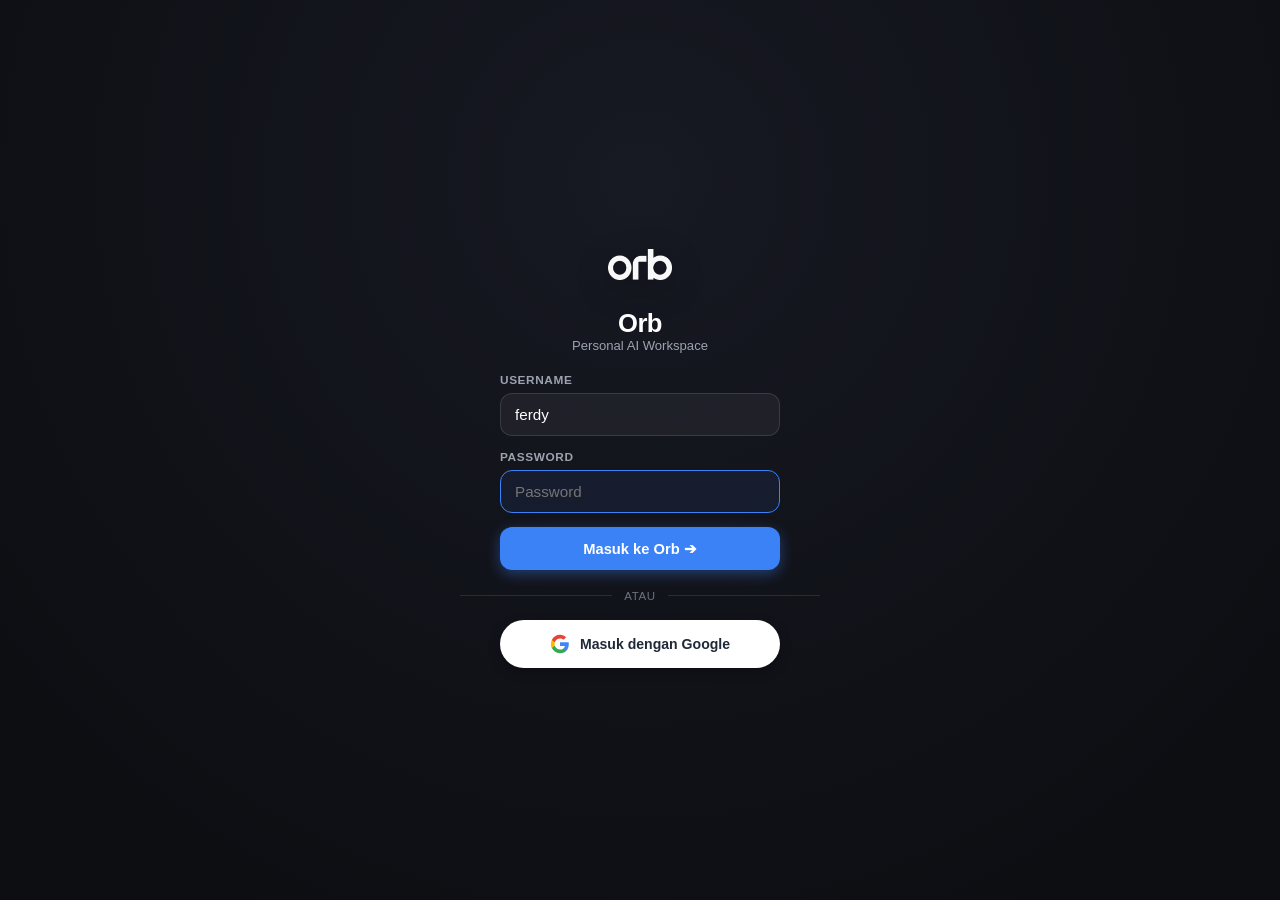
==== frontend/index.html @ 33843508 "Remove card background behind agents, remove auto-malam pill, remove executive brief title, and remo" ====
<!DOCTYPE html>
<html lang="id" data-theme="dark">
<head>
  <meta charset="UTF-8">
  <meta name="viewport" content="width=device-width, initial-scale=1.0, maximum-scale=1.0, user-scalable=no, viewport-fit=cover">
  <title>Orb - Fin Personal Finance Workspace</title>
  
  <!-- PWA & Mobile Web App Meta -->
  <link rel="manifest" href="./manifest.json">
  <meta name="theme-color" content="#0d0e12">
  <meta name="mobile-web-app-capable" content="yes">
  <meta name="apple-mobile-web-app-capable" content="yes">
  <meta name="apple-mobile-web-app-status-bar-style" content="black-translucent">
  <meta name="apple-mobile-web-app-title" content="Orb">
  <link rel="apple-touch-icon" href="./assets/avatar_fin_360.png">

  <!-- Preload high priority first-screen assets -->
  <link rel="preload" href="./assets/avatar_fin_360.png" as="image" type="image/png" fetchpriority="high">
  <link rel="preload" href="./assets/logo_orb.png" as="image" type="image/png" fetchpriority="high">

  <!-- Styles -->
  <link rel="stylesheet" href="./css/styles.css?v=3.1.0">
  <link rel="stylesheet" href="./css/avatars.css?v=3.1.0">

  <!-- Critical View Isolation CSS -->
  <style>
    .app-page-view:not(.active) { display: none !important; }
    .app-page-view.active { display: block !important; }
  </style>
</head>
<body class="app-pwa-body">

  <!-- ================= CREDENTIAL CHECK / LOGIN SCREEN ================= -->
  <div class="auth-login-screen" id="viewAuthLogin" style="display: none;">
    <div class="auth-box-container">
      <img src="./assets/logo_orb.png" alt="Orb" class="auth-brand-logo" />
      <h1 class="auth-brand-title">Orb</h1>
      <p class="auth-brand-subtitle">Personal AI Workspace</p>

      <!-- Error Message -->
      <div class="auth-error-msg" id="authErrorMessage"></div>

      <!-- Direct Username & Password Form -->
      <form id="authPasswordForm" class="auth-form-container" onsubmit="return false;">
        <div class="auth-input-group">
          <label class="auth-input-label" for="authUsernameInput">Username</label>
          <input type="text" id="authUsernameInput" class="auth-input-field" placeholder="Username" value="ferdy" autocomplete="username" required />
        </div>
        <div class="auth-input-group">
          <label class="auth-input-label" for="authPasswordInput">Password</label>
          <input type="password" id="authPasswordInput" class="auth-input-field" placeholder="Password" autocomplete="current-password" required />
        </div>
        <button type="submit" id="authSubmitPasswordBtn" class="auth-submit-btn">
          Masuk ke Orb ➔
        </button>
      </form>

      <div class="auth-divider-row">
        <div class="auth-divider-line"></div>
        <span class="auth-divider-text">atau</span>
        <div class="auth-divider-line"></div>
      </div>

      <button class="auth-google-btn" id="authGoogleBtn" type="button">
        <svg class="google-icon-svg" viewBox="0 0 24 24">
          <path fill="#4285F4" d="M22.56 12.25c0-.78-.07-1.53-.2-2.25H12v4.26h5.92c-.26 1.37-1.04 2.53-2.21 3.31v2.77h3.57c2.08-1.92 3.28-4.74 3.28-8.09z"/>
          <path fill="#34A853" d="M12 23c2.97 0 5.46-.98 7.28-2.66l-3.57-2.77c-.98.66-2.23 1.06-3.71 1.06-2.86 0-5.29-1.93-6.16-4.53H2.18v2.84C3.99 20.53 7.7 23 12 23z"/>
          <path fill="#FBBC05" d="M5.84 14.09c-.22-.66-.35-1.36-.35-2.09s.13-1.43.35-2.09V7.06H2.18C1.43 8.55 1 10.22 1 12s.43 3.45 1.18 4.94l2.85-2.22.81-.63z"/>
          <path fill="#EA4335" d="M12 5.38c1.62 0 3.06.56 4.21 1.64l3.15-3.15C17.45 2.09 14.97 1 12 1 7.7 1 3.99 3.47 2.18 7.06l3.66 2.84c.87-2.6 3.3-4.52 6.16-4.52z"/>
        </svg>
        <span>Masuk dengan Google</span>
      </button>
    </div>
  </div>

  <!-- Top Clean Mobile Header Bar -->
  <header class="app-top-header">
    <div class="brand-capsule" id="headerBrandBtn" title="Orb Virtual Office - Fin Finance">
      <img src="./assets/logo_orb.png" alt="Orb" class="brand-logo-img" />
      <div class="brand-text-col">
        <span class="brand-subtitle">Finance Workspace</span>
      </div>
    </div>
  </header>

  <!-- Main Native App Viewport -->
  <main class="app-main-viewport">
    <div class="app-content-container">

      <!-- ================= PAGE 1: OFFICE / EXECUTIVE BRIEF VIEW ================= -->
      <div class="app-page-view active" id="viewOfficeHome">
        
        <!-- 1. Office Scene with Dynamic Lighting & Fin Hero Desk -->
        <section class="office-header-scene lighting-night" id="officeHeaderScene">
          <!-- Backdrop Layer -->
          <div class="scene-backdrop-layer" id="officeBackdropLayer" style="background-image: url('./assets/office_morning.jpg');"></div>
          
          <!-- Dynamic Shaders & Lighting Overlays -->
          <div class="scene-lighting-overlay" id="sceneLightingOverlay"></div>
          <div class="scene-ambient-lamp-glow" id="sceneLampGlow"></div>
          <div class="scene-bottom-gradient"></div>

          <!-- Fin Desk Hero Stage (Single Active Agent) -->
          <div class="avatars-stage-wrapper">
            <div class="stage-desk-label">
              <span>🛋️ Executive Desk</span>
              <span class="fin-badge-active">Fin • Online 🟢</span>
            </div>

            <!-- Fin Hero Desk Card (Click opens Fin Workspace) -->
            <div id="finDeskHeroContainer">
              <!-- Rendered immediately by avatars.js -->
            </div>
          </div>
        </section>

        <!-- 2. Percentage Bento Widgets (STRICTLY ZERO RUPIAH) -->
        <section class="bento-section-container">
          <div class="executive-brief-grid">
            <!-- Widget 1: Budget Utilization -->
            <div class="bento-card executive-brief-card" id="briefBudgetCard" title="Ketuk untuk melihat rincian budget">
              <div class="bento-card-header">
                <span class="bento-card-title">Budget Bulanan</span>
                <span class="widget-action-arrow">↗</span>
              </div>
              <div class="brief-stat-pct" id="briefBudgetPct">--</div>
              <div class="brief-progress-bar">
                <div class="brief-progress-fill" id="briefBudgetBar" style="width: 0%;"></div>
              </div>
              <div class="brief-stat-note" id="briefBudgetNote">Memuat data anggaran...</div>
            </div>

            <!-- Widget 2: Recording Coverage -->
            <div class="bento-card executive-brief-card" id="briefCoverageCard" title="Ketuk untuk melihat riwayat transaksi">
              <div class="bento-card-header">
                <span class="bento-card-title">Konsistensi Catat</span>
                <span class="widget-action-arrow">↗</span>
              </div>
              <div class="brief-stat-pct" id="briefCoveragePct">--</div>
              <div class="brief-progress-bar">
                <div class="brief-progress-fill" id="briefCoverageBar" style="width: 0%;"></div>
              </div>
              <div class="brief-stat-note" id="briefCoverageNote">Memuat riwayat harian...</div>
            </div>

            <!-- Widget 3: Savings Allocation -->
            <div class="bento-card executive-brief-card" id="briefSavingsCard" title="Ketuk untuk melihat target tabungan">
              <div class="bento-card-header">
                <span class="bento-card-title">Rasio Tabungan</span>
                <span class="widget-action-arrow">↗</span>
              </div>
              <div class="brief-stat-pct" id="briefSavingsPct">--</div>
              <div class="brief-progress-bar">
                <div class="brief-progress-fill" id="briefSavingsBar" style="width: 0%;"></div>
              </div>
              <div class="brief-stat-note" id="briefSavingsNote">Memuat rasio alokasi...</div>
            </div>

            <!-- Widget 4: Upcoming Obligations -->
            <div class="bento-card executive-brief-card" id="briefObligationsCard" title="Ketuk untuk melihat pengingat tagihan">
              <div class="bento-card-header">
                <span class="bento-card-title">Kewajiban Tagihan</span>
                <span class="widget-action-arrow">↗</span>
              </div>
              <div class="brief-stat-pct" id="briefObligationsPct">--</div>
              <div class="brief-progress-bar">
                <div class="brief-progress-fill" id="briefObligationsBar" style="width: 0%;"></div>
              </div>
              <div class="brief-stat-note" id="briefObligationsNote">Memuat jadwal tagihan...</div>
            </div>
          </div>

          <!-- Quick Action Buttons -->
          <div class="brief-quick-actions-bar">
            <button class="brief-action-btn action-income" id="btnQuickIncome">+ Pemasukan</button>
            <button class="brief-action-btn action-expense" id="btnQuickExpense">- Pengeluaran</button>
            <button class="brief-action-btn action-workspace" id="btnOpenFinWorkspace">💰 Buka Fin Workspace ↗</button>
          </div>
        </section>

      </div>

      <!-- ================= PAGE 2: FIN FINANCE WORKSPACE VIEW ================= -->
      <div class="app-page-view" id="viewFinWorkspace" style="display: none;">
        <div class="fin-workspace-container">
          
          <!-- Workspace Header -->
          <div class="fin-workspace-topbar">
            <div class="fin-topbar-left">
              <img src="./assets/avatar_fin_360.png" alt="Fin" class="fin-topbar-avatar" />
              <div>
                <h1 class="fin-workspace-title">Fin Workspace</h1>
                <p class="fin-workspace-subtitle">Manajemen Keuangan Pribadi & Anggaran</p>
              </div>
            </div>
            <div class="fin-topbar-actions">
              <button class="fin-privacy-btn" id="finPrivacyToggleBtn" title="Sembunyikan atau tampilkan angka nominal">
                <span>👁️</span> <span>Sembunyikan Nominal</span>
              </button>
              <button class="fin-primary-btn" id="finBtnAddTx">+ Catat</button>
            </div>
          </div>

          <!-- Subnav Pills Scroll -->
          <nav class="fin-subnav-scroll">
            <button class="fin-subtab-btn active" data-subtab="overview">📊 Ringkasan</button>
            <button class="fin-subtab-btn" data-subtab="transactions">📝 Transaksi</button>
            <button class="fin-subtab-btn" data-subtab="budgets">🎯 Budget</button>
            <button class="fin-subtab-btn" data-subtab="accounts">🏦 Akun</button>
            <button class="fin-subtab-btn" data-subtab="reminders">📅 Tagihan</button>
            <button class="fin-subtab-btn" data-subtab="goals">🏆 Target</button>
            <button class="fin-subtab-btn" data-subtab="reports">📈 Laporan</button>
            <button class="fin-subtab-btn" data-subtab="chat">💬 Tanya Fin</button>
          </nav>

          <!-- Subtab Panes -->
          <div class="fin-panes-body">
            <!-- 1. Overview Pane -->
            <div class="fin-subtab-pane active" id="finSubtab_overview">
              <div id="finOverviewContent"></div>
            </div>

            <!-- 2. Transactions Pane -->
            <div class="fin-subtab-pane" id="finSubtab_transactions" style="display: none;">
              <div id="finTransactionsContent"></div>
            </div>

            <!-- 3. Budgets Pane -->
            <div class="fin-subtab-pane" id="finSubtab_budgets" style="display: none;">
              <div id="finBudgetContent"></div>
            </div>

            <!-- 4. Accounts Pane -->
            <div class="fin-subtab-pane" id="finSubtab_accounts" style="display: none;">
              <div id="finAccountsContent"></div>
            </div>

            <!-- 5. Reminders Pane -->
            <div class="fin-subtab-pane" id="finSubtab_reminders" style="display: none;">
              <div id="finRemindersContent"></div>
            </div>

            <!-- 6. Goals Pane -->
            <div class="fin-subtab-pane" id="finSubtab_goals" style="display: none;">
              <div id="finGoalsContent"></div>
            </div>

            <!-- 7. Reports Pane -->
            <div class="fin-subtab-pane" id="finSubtab_reports" style="display: none;">
              <div id="finReportsContent"></div>
            </div>

            <!-- 8. Tanya Fin Chat Pane -->
            <div class="fin-subtab-pane" id="finSubtab_chat" style="display: none;">
              <div id="finChatContent"></div>
            </div>
          </div>

        </div>
      </div>

      <!-- ================= PAGE 3: WELLY WEALTH & PLANNING WORKSPACE VIEW ================= -->
      <div class="app-page-view" id="viewWellyWorkspace" style="display: none;">
        <div class="fin-workspace-container">
          
          <!-- Workspace Header -->
          <div class="fin-workspace-topbar">
            <div class="fin-topbar-left">
              <img src="./assets/avatar_welly_360.png" alt="Welly" class="fin-topbar-avatar" />
              <div>
                <h1 class="fin-workspace-title">Welly Workspace</h1>
                <p class="fin-workspace-subtitle">Perencanaan Kekayaan & Alokasi Masa Depan</p>
              </div>
            </div>
            <div class="fin-topbar-actions">
              <div class="fin-status-capsule status-active" style="background: rgba(59, 130, 246, 0.15); color: #3B82F6;">
                <span class="fin-status-dot" style="background: #3B82F6;"></span>
                <span>Online 🟢</span>
              </div>
            </div>
          </div>

          <!-- Subnav Pills Scroll -->
          <nav class="fin-subnav-scroll" id="wellySubnavScroll">
            <button class="fin-subtab-btn welly-subtab-btn active" data-subtab="snapshot">📊 Dari Fin</button>
            <button class="fin-subtab-btn welly-subtab-btn" data-subtab="plans">🎯 Target & Alokasi</button>
            <button class="fin-subtab-btn welly-subtab-btn" data-subtab="reviews">🤝 Review Bersama</button>
            <button class="fin-subtab-btn welly-subtab-btn" data-subtab="chat">💬 Tanya Welly</button>
            <button class="fin-subtab-btn welly-subtab-btn" data-subtab="privacy">🛡️ Izin & Privasi</button>
          </nav>

          <!-- Subtab Panes -->
          <div class="fin-panes-body">
            <!-- 1. Fin Snapshot Pane -->
            <div class="fin-subtab-pane welly-subtab-pane active" id="wellySubtab_snapshot">
              <div id="wellySnapshotContent"></div>
            </div>

            <!-- 2. Plans Pane -->
            <div class="fin-subtab-pane welly-subtab-pane" id="wellySubtab_plans" style="display: none;">
              <div id="wellyPlansContent"></div>
            </div>

            <!-- 3. Reviews Pane -->
            <div class="fin-subtab-pane welly-subtab-pane" id="wellySubtab_reviews" style="display: none;">
              <div id="wellyReviewsContent"></div>
            </div>

            <!-- 4. Chat Pane -->
            <div class="fin-subtab-pane welly-subtab-pane" id="wellySubtab_chat" style="display: none;">
              <div id="wellyChatContent"></div>
            </div>

            <!-- 5. Privacy Pane -->
            <div class="fin-subtab-pane welly-subtab-pane" id="wellySubtab_privacy" style="display: none;">
              <div id="wellyPrivacyContent"></div>
            </div>
          </div>

        </div>
      </div>

      <!-- ================= PAGE 4: SETTINGS VIEW ================= -->
      <div class="app-page-view" id="viewSettings" style="display: none;">
        <div class="page-view-inner">
          <div class="page-title-row">
            <div>
              <h2 class="page-heading">Settings</h2>
              <p class="page-subheading">Suasana kantor, pencahayaan, dan preferensi</p>
            </div>
          </div>

          <!-- Section A: Office Scenery Lighting -->
          <div class="settings-card-group">
            <h3 class="settings-group-title">🌅 Pencahayaan Office (Scenery Lighting)</h3>
            <p class="settings-group-desc">
              Pencahayaan cozy blurred office mengikuti jam nyata secara otomatis, atau Anda dapat memilih mode manual di bawah ini.
            </p>

            <div class="lighting-select-grid">
              <button class="lighting-mode-card active" data-lighting="auto">
                <span class="lighting-icon">⏱️</span>
                <span class="lighting-label">Auto (Jam Nyata)</span>
                <span class="lighting-sub">Mengikuti jam saat ini</span>
              </button>
              <button class="lighting-mode-card" data-lighting="morning">
                <span class="lighting-icon">🌅</span>
                <span class="lighting-label">Pagi (Terang)</span>
                <span class="lighting-sub">05:00 - 11:00</span>
              </button>
              <button class="lighting-mode-card" data-lighting="noon">
                <span class="lighting-icon">☀️</span>
                <span class="lighting-label">Siang (Cerah)</span>
                <span class="lighting-sub">11:00 - 15:00</span>
              </button>
              <button class="lighting-mode-card" data-lighting="evening">
                <span class="lighting-icon">🌇</span>
                <span class="lighting-label">Sore (Senja)</span>
                <span class="lighting-sub">15:00 - 18:30</span>
              </button>
              <button class="lighting-mode-card" data-lighting="night">
                <span class="lighting-icon">🌙</span>
                <span class="lighting-label">Malam (Redup & Cozy)</span>
                <span class="lighting-sub">18:30 - 05:00</span>
              </button>
            </div>
          </div>

          <!-- Section B: Appearance & Theme -->
          <div class="settings-card-group">
            <h3 class="settings-group-title">🎨 Tampilan & Tema</h3>
            <div class="settings-row-item">
              <div>
                <div class="settings-item-label">Tema Gelap (Dark Mode)</div>
                <div class="settings-item-sub">Palet warna hitam minimalis OLED</div>
              </div>
              <button class="toggle-pill-switch active" id="settingsThemeToggle">
                <span class="toggle-thumb"></span>
              </button>
            </div>
          </div>

          <!-- Section C: System Information & Security -->
          <div class="settings-card-group">
            <h3 class="settings-group-title">ℹ️ Informasi Sistem</h3>
            <div class="settings-info-box">
              <div><strong>Aplikasi:</strong> Orb Personal Finance & Wealth Workspace</div>
              <div><strong>Active Agents:</strong> Fin (Finance) & Welly (Wealth)</div>
              <div><strong>Arsitektur:</strong> Pure Integer IDR & Structured Snapshot (fin.snapshot.v1)</div>
              <div><strong>Status Autentikasi:</strong> Terproteksi PIN (1607) & Google</div>
            </div>

            <div style="margin-top: 14px;">
              <button class="brief-action-btn" id="btnSettingsLogout" style="width: 100%; background: rgba(239, 68, 68, 0.15); border: 1px solid rgba(239, 68, 68, 0.3); color: #F87171; font-weight: 700; padding: 12px; border-radius: 12px; cursor: pointer;">
                🔒 Kunci Sesi / Keluar
              </button>
            </div>
          </div>

        </div>
      </div>

    </div>
  </main>

  <!-- Sticky Bottom Navigation Menu (PWA Mode) -->
  <nav class="sticky-bottom-nav-bar">
    <button class="nav-tab-btn active" data-tab="office" id="tabNavOffice">
      <span class="nav-icon">🛋️</span>
      <span class="nav-label">Office</span>
    </button>
    <button class="nav-tab-btn" data-tab="fin" id="tabNavFin">
      <span class="nav-icon">💰</span>
      <span class="nav-label">Fin</span>
    </button>
    <button class="nav-tab-btn" data-tab="welly" id="tabNavWelly">
      <span class="nav-icon">📈</span>
      <span class="nav-label">Welly</span>
    </button>
    <button class="nav-tab-btn" data-tab="settings" id="tabNavSettings">
      <span class="nav-icon">⚙️</span>
      <span class="nav-label">Settings</span>
    </button>
  </nav>

  <!-- Generic Popup Modal (Transactions, Budgets, Accounts, Reminders, Goals) -->
  <div class="generic-modal" id="genericOrbModal" style="display: none;">
    <div class="modal-content-box">
      <button class="modal-close-btn" id="genericModalCloseBtn">✕</button>
      <div class="modal-title" id="genericModalTitle">Detail</div>
      <div id="genericModalBody"></div>
    </div>
  </div>

  <!-- Scripts with cache-busting version parameter -->
  <script src="./js/api.js?v=3.1.0"></script>
  <script src="./js/auth.js?v=3.1.0"></script>
  <script src="./js/avatars.js?v=3.1.0"></script>
  <script src="./js/bento.js?v=3.1.0"></script>
  <script src="./js/fin_workspace.js?v=3.1.0"></script>
  <script src="./js/welly_workspace.js?v=3.1.0"></script>
  <script src="./js/app.js?v=3.1.0"></script>

  <!-- Modal close event handler -->
  <script>
    document.getElementById("genericModalCloseBtn")?.addEventListener("click", () => {
      const modal = document.getElementById("genericOrbModal");
      if (modal) {
        modal.classList.remove("active");
        modal.style.display = "none";
      }
    });
  </script>

  <!-- Cache Purge & Service Worker Registration -->
  <script>
    // Clean old caches on boot
    if ('caches' in window) {
      caches.keys().then((names) => {
        for (const name of names) {
          if (name !== 'orb-fin-welly-v3.1.0') {
            caches.delete(name);
          }
        }
      });
    }

    if ('serviceWorker' in navigator) {
      window.addEventListener('load', () => {
        navigator.serviceWorker.register('./sw.js?v=3.1.0')
          .then((registration) => {
            registration.update();
          })
          .catch(() => {});
      });
    }
  </script>
</body>
</html>
---- frontend/css/styles.css ----
/* ==========================================================================
   ORB - VIRTUAL OFFICE AI AGENT SYSTEM
   Bento Dashboard & Plush UI Stylesheet (PWA Native Mode)
   ========================================================================== */

:root {
  /* Color Palette - Light Mode */
  --bg-app: #F0F2F6;
  --bg-frame: #F8F9FB;
  --bg-widget: #FFFFFF;
  --bg-widget-hover: #FBFBFC;
  --bg-pill: #F1F3F7;
  
  --text-main: #18191F;
  --text-secondary: #6B7280;
  --text-muted: #9CA3AF;
  
  --border-light: rgba(0, 0, 0, 0.08);
  --border-widget: rgba(0, 0, 0, 0.06);
  --shadow-widget: 0 4px 16px rgba(0, 0, 0, 0.04), 0 1px 3px rgba(0, 0, 0, 0.03);
  --shadow-hover: 0 10px 25px rgba(0, 0, 0, 0.08);
  --shadow-frame: 0 20px 50px rgba(0, 0, 0, 0.12);
  
  /* Status Colors */
  --status-active: #10B981;
  --status-listening: #4F46E5;
  --status-routing: #374151;
  --status-idle: #9CA3AF;
  --status-warning: #F59E0B;
  
  /* Accent Colors */
  --accent-primary: #3B82F6;
  --accent-gold: #F59E0B;
  --accent-coral: #F87171;
  --accent-mint: #34D399;
  --accent-purple: #8B5CF6;

  /* Office Scene Lighting Shaders */
  --lighting-overlay: rgba(255, 235, 205, 0.12);
  --lighting-gradient: linear-gradient(180deg, rgba(255, 245, 230, 0.15) 0%, rgba(240, 242, 246, 0.98) 100%);
  --lighting-blur: 2.5px;
  --lighting-filter: brightness(1.05) saturate(1.05);
  
  /* Dimensions & Rounding */
  --radius-screen: 0px;
  --radius-widget: 24px;
  --radius-pill: 9999px;
  --font-family: -apple-system, BlinkMacSystemFont, "SF Pro Rounded", "Inter", "Segoe UI", Roboto, Helvetica, sans-serif;
  
  --transition-fast: 0.18s cubic-bezier(0.16, 1, 0.3, 1);
  --transition-smooth: 0.32s cubic-bezier(0.16, 1, 0.3, 1);
}

/* Dark Mode Overrides (Default for Cozy Night Office) */
[data-theme="dark"] {
  --bg-app: #0D0E12;
  --bg-frame: #131419;
  --bg-widget: #1A1C24;
  --bg-widget-hover: #222530;
  --bg-pill: #262834;
  
  --text-main: #F9FAFB;
  --text-secondary: #9CA3AF;
  --text-muted: #6B7280;
  
  --border-light: rgba(255, 255, 255, 0.08);
  --border-widget: rgba(255, 255, 255, 0.07);
  --shadow-widget: 0 4px 18px rgba(0, 0, 0, 0.35);
  --shadow-hover: 0 10px 28px rgba(0, 0, 0, 0.45);
  --shadow-frame: 0 25px 60px rgba(0, 0, 0, 0.6);
  
  --lighting-overlay: rgba(10, 15, 30, 0.5);
  --lighting-gradient: linear-gradient(180deg, rgba(13, 14, 18, 0.3) 0%, rgba(13, 14, 18, 1) 100%);
}

/* Time of Day Lighting Transitions */
.lighting-morning {
  --lighting-overlay: rgba(255, 210, 150, 0.18);
  --lighting-sunbeam: radial-gradient(circle at 20% 20%, rgba(255, 235, 190, 0.45) 0%, transparent 60%);
  --lighting-filter: brightness(1.1) saturate(1.12);
}

.lighting-noon {
  --lighting-overlay: rgba(255, 255, 255, 0.12);
  --lighting-sunbeam: radial-gradient(circle at 50% 10%, rgba(255, 255, 255, 0.4) 0%, transparent 65%);
  --lighting-filter: brightness(1.18) saturate(1.15);
}

.lighting-evening {
  --lighting-overlay: rgba(245, 130, 60, 0.22);
  --lighting-sunbeam: radial-gradient(circle at 80% 30%, rgba(251, 146, 60, 0.45) 0%, transparent 65%);
  --lighting-filter: brightness(1.02) saturate(1.25) contrast(1.05);
}

.lighting-night {
  --lighting-overlay: rgba(15, 23, 42, 0.38);
  --lighting-sunbeam: radial-gradient(circle at 75% 70%, rgba(255, 200, 100, 0.45) 0%, transparent 55%);
  --lighting-filter: brightness(0.78) saturate(0.95);
}

/* Global Reset */
* {
  margin: 0;
  padding: 0;
  box-sizing: border-box;
  -webkit-tap-highlight-color: transparent;
}

body.app-pwa-body {
  font-family: var(--font-family);
  background-color: var(--bg-app);
  color: var(--text-main);
  min-height: 100vh;
  min-height: 100dvh;
  display: flex;
  flex-direction: column;
  overflow-x: hidden;
  transition: background-color var(--transition-smooth);
}

/* Top Clean Mobile Header Bar */
.app-top-header {
  position: sticky;
  top: 0;
  left: 0;
  right: 0;
  height: 58px;
  background: var(--bg-app);
  background: rgba(13, 14, 18, 0.88);
  backdrop-filter: blur(16px);
  -webkit-backdrop-filter: blur(16px);
  border-bottom: 1px solid var(--border-light);
  display: flex;
  align-items: center;
  justify-content: space-between;
  padding: 0 16px;
  z-index: 60;
  max-width: 540px;
  margin: 0 auto;
  width: 100%;
}

[data-theme="light"] .app-top-header {
  background: rgba(240, 242, 246, 0.9);
}

.brand-capsule {
  display: flex;
  align-items: center;
  gap: 10px;
  cursor: pointer;
  user-select: none;
}

.brand-badge {
  background: linear-gradient(135deg, #3B82F6, #10B981);
  color: white;
  width: 30px;
  height: 30px;
  border-radius: 10px;
  display: grid;
  place-items: center;
  font-size: 0.95rem;
  font-weight: 800;
  box-shadow: 0 2px 10px rgba(59, 130, 246, 0.4);
}

.brand-text-col {
  display: flex;
  flex-direction: column;
}

.brand-title {
  font-size: 1.05rem;
  font-weight: 800;
  letter-spacing: -0.02em;
  line-height: 1.1;
}

.brand-subtitle {
  font-size: 0.65rem;
  color: var(--text-secondary);
  font-weight: 600;
  letter-spacing: 0.02em;
}

.header-status-pill {
  display: flex;
  align-items: center;
  gap: 7px;
  background: var(--bg-pill);
  padding: 6px 12px;
  border-radius: var(--radius-pill);
  font-size: 0.75rem;
  font-weight: 700;
  color: var(--text-secondary);
  cursor: pointer;
  border: 1px solid var(--border-light);
  transition: all var(--transition-fast);
  user-select: none;
}

.header-status-pill:hover, .header-status-pill:active {
  background: var(--border-light);
  color: var(--text-main);
  transform: scale(0.98);
}

.status-indicator-dot {
  width: 7px;
  height: 7px;
  border-radius: 50%;
  background-color: #10B981;
  box-shadow: 0 0 8px rgba(16, 185, 129, 0.6);
  animation: pulse-ring 2.2s infinite;
}

.header-settings-icon {
  font-size: 0.82rem;
  opacity: 0.8;
}

/* Native App Main Viewport */
.app-main-viewport {
  width: 100%;
  max-width: 540px;
  margin: 0 auto;
  flex: 1;
  display: flex;
  flex-direction: column;
  position: relative;
  padding-bottom: 84px; /* Space for sticky bottom navigation */
}

.app-content-container {
  width: 100%;
  flex: 1;
  display: flex;
  flex-direction: column;
}

/* Page Views Switcher */
.app-page-view {
  display: none !important;
  width: 100%;
  animation: viewFadeIn 0.22s ease-out forwards;
}

.app-page-view.active {
  display: block !important;
}

@keyframes viewFadeIn {
  from { opacity: 0; transform: translateY(6px); }
  to { opacity: 1; transform: translateY(0); }
}

.page-view-inner {
  padding: 18px 16px;
}

.page-title-row {
  display: flex;
  justify-content: space-between;
  align-items: flex-start;
  margin-bottom: 18px;
}

.page-heading {
  font-size: 1.35rem;
  font-weight: 800;
  letter-spacing: -0.02em;
}

.page-subheading {
  font-size: 0.78rem;
  color: var(--text-secondary);
  margin-top: 3px;
}

.agents-count-badge {
  font-size: 0.72rem;
  font-weight: 700;
  padding: 4px 10px;
  border-radius: var(--radius-pill);
  background: rgba(16, 185, 129, 0.15);
  color: #10B981;
  border: 1px solid rgba(16, 185, 129, 0.25);
}

/* ==========================================================================
   1. OFFICE SCENE: 1 CONSISTENT COZY BLURRED BACKDROP
   ========================================================================== */

.office-header-scene {
  position: relative;
  width: 100%;
  min-height: 340px;
  display: flex;
  flex-direction: column;
  justify-content: flex-end;
  padding-top: 14px;
  overflow: hidden;
  background-color: #0D0E12;
  transition: filter 0.6s ease;
}

/* Clear, vivid office backdrop behind plush agents */
.scene-backdrop-layer {
  position: absolute;
  inset: 0;
  background-image: url('../assets/office_morning.jpg');
  background-size: cover;
  background-position: center bottom;
  filter: blur(0px) brightness(0.92);
  transform: scale(1.05);
  transition: filter 0.6s ease;
}

.scene-lighting-overlay {
  position: absolute;
  inset: 0;
  background-color: var(--lighting-overlay);
  mix-blend-mode: overlay;
  pointer-events: none;
  transition: background-color 0.6s ease;
}

.scene-ambient-lamp-glow {
  position: absolute;
  inset: 0;
  background: var(--lighting-sunbeam, none);
  pointer-events: none;
  transition: background 0.6s ease;
}

.scene-bottom-gradient {
  position: absolute;
  left: 0;
  right: 0;
  bottom: 0;
  height: 55px;
  background: linear-gradient(180deg, transparent 0%, rgba(13, 14, 18, 0.88) 100%);
  pointer-events: none;
}

/* Desk Stage & Plush Avatars Track */
.avatars-stage-wrapper {
  position: relative;
  z-index: 10;
  padding: 0 10px;
  display: flex;
  flex-direction: column;
  gap: 6px;
}

.stage-desk-label {
  display: flex;
  justify-content: space-between;
  align-items: center;
  padding: 0 6px;
  font-size: 0.72rem;
  font-weight: 700;
  color: var(--text-secondary);
  text-shadow: 0 1px 3px rgba(0, 0, 0, 0.4);
}

.avatars-carousel-track {
  display: flex;
  gap: 10px;
  overflow-x: auto;
  scroll-snap-type: x mandatory;
  padding: 8px 6px 12px 6px;
  -webkit-overflow-scrolling: touch;
  scrollbar-width: none;
}

.avatars-carousel-track::-webkit-scrollbar {
  display: none;
}

.avatars-carousel-track.compact-grid-mode {
  display: grid;
  grid-template-columns: repeat(5, 1fr);
  gap: 6px;
  overflow-x: visible;
  padding: 4px;
}

/* Avatar Actor Card on Desk */
.avatar-actor-card {
  flex: 0 0 calc((100% - 20px) / 3);
  min-width: 102px;
  scroll-snap-align: start;
  display: flex;
  flex-direction: column;
  align-items: center;
  cursor: pointer;
  position: relative;
  transition: transform var(--transition-fast), filter var(--transition-fast);
  user-select: none;
}

.avatar-actor-card:hover {
  transform: translateY(-4px);
}

.avatar-actor-card:active {
  transform: scale(0.96);
}

.avatar-status-pill {
  font-size: 0.62rem;
  font-weight: 700;
  text-transform: lowercase;
  padding: 3px 8px;
  border-radius: var(--radius-pill);
  color: white;
  margin-bottom: 3px;
  box-shadow: 0 2px 8px rgba(0, 0, 0, 0.3);
  display: flex;
  align-items: center;
  gap: 4px;
  z-index: 12;
}

.avatar-status-pill.status-active { background-color: var(--status-active); }
.avatar-status-pill.status-listening { background-color: var(--status-listening); }
.avatar-status-pill.status-routing { background-color: var(--status-routing); }
.avatar-status-pill.status-idle { background-color: var(--status-idle); }

.avatar-figure-frame {
  width: 94px;
  height: 94px;
  position: relative;
  display: flex;
  justify-content: center;
  align-items: flex-end;
  border-radius: 18px;
}

.avatar-img-plush {
  width: 100%;
  height: 100%;
  object-fit: contain;
  filter: drop-shadow(0 8px 14px rgba(0, 0, 0, 0.25));
  transition: transform 0.22s ease;
}

.avatar-actor-card:hover .avatar-img-plush {
  transform: scale(1.06);
}

.avatar-meta-capsule {
  margin-top: 5px;
  text-align: center;
  display: flex;
  flex-direction: column;
  align-items: center;
  width: 100%;
}

.avatar-title-row {
  display: flex;
  align-items: center;
  gap: 4px;
  font-size: 0.92rem;
  font-weight: 700;
  color: var(--text-main);
}

.avatar-activity-desc {
  font-size: 0.65rem;
  font-weight: 500;
  color: var(--text-secondary);
  display: flex;
  align-items: center;
  gap: 3px;
  white-space: nowrap;
  overflow: hidden;
  text-overflow: ellipsis;
  max-width: 100px;
}

/* Compact Grid View Mode */
.avatars-carousel-track.compact-grid-mode .avatar-actor-card {
  flex: none;
  min-width: 0;
}
.avatars-carousel-track.compact-grid-mode .avatar-figure-frame {
  width: 54px;
  height: 54px;
}
.avatars-carousel-track.compact-grid-mode .avatar-status-pill {
  font-size: 0.52rem;
  padding: 2px 4px;
}
.avatars-carousel-track.compact-grid-mode .avatar-title-row {
  font-size: 0.7rem;
}
.avatars-carousel-track.compact-grid-mode .avatar-activity-desc {
  display: none;
}

.avatar-view-toggle-pill {
  border: none;
  background: var(--bg-pill);
  color: var(--text-secondary);
  padding: 4px 10px;
  border-radius: var(--radius-pill);
  font-size: 0.7rem;
  font-weight: 700;
  cursor: pointer;
  display: flex;
  align-items: center;
  gap: 4px;
}

.avatar-view-toggle-pill:hover {
  background: var(--border-light);
  color: var(--text-main);
}

.carousel-nav-row {
  display: flex;
  justify-content: center;
  align-items: center;
  padding: 0 16px 4px 16px;
}

.carousel-dots-indicator {
  display: flex;
  gap: 5px;
}

.carousel-dot {
  width: 6px;
  height: 6px;
  border-radius: 50%;
  background: var(--text-muted);
  opacity: 0.4;
  transition: all var(--transition-fast);
}

.carousel-dot.active {
  width: 18px;
  border-radius: var(--radius-pill);
  background: var(--text-main);
  opacity: 1;
}

/* ==========================================================================
   2. INTERACTIVE BENTO WIDGETS (ALL CLICKABLE!)
   ========================================================================== */

.bento-section-container {
  padding: 12px 14px;
  display: grid;
  grid-template-columns: 1fr 1fr;
  grid-auto-rows: minmax(154px, auto);
  gap: 12px;
}

.bento-card {
  background: var(--bg-widget);
  border-radius: var(--radius-widget);
  box-shadow: var(--shadow-widget);
  border: 1px solid var(--border-widget);
  padding: 16px 14px;
  position: relative;
  display: flex;
  flex-direction: column;
  justify-content: space-between;
  overflow: hidden;
  transition: transform var(--transition-fast), box-shadow var(--transition-fast), background-color var(--transition-smooth);
  user-select: none;
}

.bento-card.widget-clickable {
  cursor: pointer;
}

.bento-card.widget-clickable:hover {
  transform: translateY(-2px);
  box-shadow: var(--shadow-hover);
  background: var(--bg-widget-hover);
}

.bento-card.widget-clickable:active {
  transform: scale(0.97);
}

.bento-card-header {
  display: flex;
  justify-content: space-between;
  align-items: center;
  margin-bottom: 10px;
}

.bento-card-title {
  font-size: 0.95rem;
  font-weight: 700;
  color: var(--text-main);
  letter-spacing: -0.01em;
}

.widget-action-arrow {
  font-size: 0.85rem;
  color: var(--text-muted);
  opacity: 0.6;
  transition: transform var(--transition-fast), opacity var(--transition-fast);
}

.bento-card:hover .widget-action-arrow {
  opacity: 1;
  color: var(--accent-primary);
  transform: translate(2px, -2px);
}

/* Goal Widget */
.widget-goal-content {
  display: flex;
  flex-direction: column;
  gap: 8px;
}

.goal-hero-text {
  font-size: 0.95rem;
  font-weight: 700;
  line-height: 1.25;
  color: var(--text-main);
}

.goal-milestone-pill {
  display: flex;
  align-items: center;
  gap: 8px;
  background: var(--bg-pill);
  padding: 6px 10px;
  border-radius: 12px;
  font-size: 0.68rem;
  color: var(--text-secondary);
}

.goal-checkbox {
  width: 16px;
  height: 16px;
  border-radius: 4px;
  border: 2px solid var(--text-muted);
  display: grid;
  place-items: center;
  font-size: 0.65rem;
  font-weight: 800;
  color: white;
  cursor: pointer;
  flex-shrink: 0;
  transition: all var(--transition-fast);
}

.goal-checkbox.completed {
  background: #10B981;
  border-color: #10B981;
}

.goal-milestone-label {
  white-space: nowrap;
  overflow: hidden;
  text-overflow: ellipsis;
  font-weight: 500;
}

.goal-progress-bar-container {
  width: 100%;
  height: 6px;
  background: var(--bg-pill);
  border-radius: var(--radius-pill);
  overflow: hidden;
  margin-top: 10px;
}

.goal-progress-fill {
  height: 100%;
  background: linear-gradient(90deg, #3B82F6, #10B981);
  border-radius: var(--radius-pill);
  transition: width 0.4s ease;
}

/* Wallet Widget */
.widget-wallet-body {
  display: flex;
  align-items: center;
  justify-content: space-between;
  margin: 6px 0;
}

.wallet-art-frame {
  width: 58px;
  height: 58px;
}

.wallet-plush-img {
  width: 100%;
  height: 100%;
  object-fit: contain;
  filter: drop-shadow(0 4px 8px rgba(0, 0, 0, 0.12));
}

.wallet-digits {
  font-size: 1.55rem;
  font-weight: 800;
  letter-spacing: -0.03em;
  color: var(--text-main);
}

.wallet-subtext-pill {
  display: flex;
  justify-content: space-between;
  align-items: center;
  background: var(--bg-pill);
  padding: 5px 10px;
  border-radius: 12px;
  font-size: 0.68rem;
  color: var(--text-secondary);
  font-weight: 600;
}

/* Talent Widget */
.widget-talent-body {
  display: flex;
  align-items: center;
  justify-content: center;
  height: 82px;
}

.talent-cards-fan {
  position: relative;
  width: 120px;
  height: 72px;
}

.talent-card-item {
  position: absolute;
  width: 56px;
  height: 64px;
  border-radius: 10px;
  padding: 6px 5px;
  color: white;
  font-size: 0.62rem;
  font-weight: 700;
  display: flex;
  flex-direction: column;
  justify-content: space-between;
  box-shadow: 0 4px 10px rgba(0, 0, 0, 0.2);
  transition: transform var(--transition-fast);
}

.card-social {
  background: #EF4444;
  left: 0;
  transform: rotate(-10deg);
}

.card-collab {
  background: #F97316;
  left: 28px;
  transform: rotate(0deg);
}

.card-creativity {
  background: #F59E0B;
  left: 56px;
  transform: rotate(10deg);
}

.talent-badge-profile {
  position: absolute;
  bottom: -4px;
  left: 36px;
  background: #3B82F6;
  color: white;
  width: 26px;
  height: 26px;
  border-radius: 50%;
  display: grid;
  place-items: center;
  font-size: 0.65rem;
  font-weight: 800;
  box-shadow: 0 2px 6px rgba(59, 130, 246, 0.5);
  border: 2px solid var(--bg-widget);
}

/* Collections Widget */
.widget-collections-body {
  display: flex;
  align-items: center;
  justify-content: center;
  height: 86px;
}

.collections-badges-frame {
  width: 110px;
  height: 72px;
}

.collections-plush-img {
  width: 100%;
  height: 100%;
  object-fit: contain;
  filter: drop-shadow(0 4px 8px rgba(0, 0, 0, 0.15));
}

/* ==========================================================================
   3. BOTTOM PERSISTENT CHAT BAR
   ========================================================================== */

.office-chat-bar-wrapper {
  padding: 8px 14px 14px 14px;
}

.chat-input-capsule {
  display: flex;
  align-items: center;
  background: var(--bg-widget);
  border-radius: var(--radius-pill);
  padding: 5px 8px 5px 6px;
  box-shadow: var(--shadow-widget);
  border: 1px solid var(--border-widget);
  gap: 8px;
}

.chat-active-agent-badge {
  display: flex;
  align-items: center;
  gap: 6px;
  background: var(--bg-pill);
  padding: 4px 10px 4px 4px;
  border-radius: var(--radius-pill);
  cursor: pointer;
  flex-shrink: 0;
  user-select: none;
}

.chat-avatar-thumb {
  width: 26px;
  height: 26px;
  border-radius: 50%;
  object-fit: cover;
  background: #3B82F6;
}

.chat-agent-name-tag {
  font-size: 0.72rem;
  font-weight: 700;
  color: var(--text-main);
}

.chat-text-input {
  flex: 1;
  border: none;
  background: transparent;
  padding: 8px 4px;
  font-size: 0.85rem;
  color: var(--text-main);
  outline: none;
  font-family: inherit;
}

.chat-text-input::placeholder {
  color: var(--text-muted);
}

.mic-toggle-btn {
  background: transparent;
  border: none;
  font-size: 1rem;
  cursor: pointer;
  padding: 4px 6px;
  opacity: 0.75;
  transition: opacity var(--transition-fast);
}

.chat-send-btn {
  background: #10B981;
  color: white;
  border: none;
  width: 34px;
  height: 34px;
  border-radius: 50%;
  display: grid;
  place-items: center;
  font-size: 0.85rem;
  cursor: pointer;
  flex-shrink: 0;
  box-shadow: 0 2px 8px rgba(16, 185, 129, 0.4);
  transition: transform var(--transition-fast);
}

.chat-send-btn:active {
  transform: scale(0.92);
}

/* ==========================================================================
   4. STICKY BOTTOM APP NAVIGATION MENU
   ========================================================================== */

.sticky-bottom-nav-bar {
  position: fixed;
  bottom: 0;
  left: 0;
  right: 0;
  z-index: 80;
  max-width: 540px;
  margin: 0 auto;
  width: 100%;
  height: 68px;
  background: rgba(13, 14, 18, 0.94);
  backdrop-filter: blur(20px);
  -webkit-backdrop-filter: blur(20px);
  border-top: 1px solid var(--border-light);
  display: flex;
  align-items: center;
  justify-content: space-around;
  padding: 4px 12px calc(6px + env(safe-area-inset-bottom, 0px)) 12px;
  user-select: none;
}

[data-theme="light"] .sticky-bottom-nav-bar {
  background: rgba(240, 242, 246, 0.94);
}

.nav-tab-btn {
  border: none;
  background: transparent;
  display: flex;
  flex-direction: column;
  align-items: center;
  justify-content: center;
  gap: 3px;
  color: var(--text-muted);
  cursor: pointer;
  padding: 6px 14px;
  border-radius: 16px;
  transition: all var(--transition-fast);
  flex: 1;
}

.nav-tab-btn .nav-icon {
  font-size: 1.25rem;
  line-height: 1;
  transition: transform var(--transition-fast);
}

.nav-tab-btn .nav-label {
  font-size: 0.68rem;
  font-weight: 700;
  letter-spacing: 0.01em;
}

.nav-tab-btn:hover {
  color: var(--text-main);
}

.nav-tab-btn.active {
  color: #3B82F6;
  background: rgba(59, 130, 246, 0.1);
}

.nav-tab-btn.active .nav-icon {
  transform: translateY(-2px) scale(1.1);
}

/* ==========================================================================
   5. AGENTS ROSTER GRID VIEW (PAGE 2)
   ========================================================================== */

.agents-full-grid {
  display: grid;
  grid-template-columns: 1fr 1fr;
  gap: 12px;
}

.roster-agent-card {
  background: var(--bg-widget);
  border-radius: var(--radius-widget);
  padding: 14px;
  border: 1px solid var(--border-widget);
  box-shadow: var(--shadow-widget);
  display: flex;
  flex-direction: column;
  align-items: center;
  text-align: center;
  cursor: pointer;
  transition: transform var(--transition-fast), box-shadow var(--transition-fast);
}

.roster-agent-card:hover {
  transform: translateY(-3px);
  box-shadow: var(--shadow-hover);
}

.roster-agent-thumb {
  width: 72px;
  height: 72px;
  object-fit: contain;
  margin-bottom: 8px;
  filter: drop-shadow(0 4px 10px rgba(0, 0, 0, 0.2));
}

.roster-agent-name {
  font-size: 0.95rem;
  font-weight: 800;
  color: var(--text-main);
}

.roster-agent-role {
  font-size: 0.68rem;
  color: var(--text-secondary);
  margin-top: 2px;
  font-weight: 600;
}

.roster-agent-status-pill {
  font-size: 0.62rem;
  font-weight: 700;
  padding: 2px 8px;
  border-radius: var(--radius-pill);
  color: white;
  margin-top: 8px;
}

/* ==========================================================================
   6. SETTINGS VIEW (PAGE 4)
   ========================================================================== */

.settings-card-group {
  background: var(--bg-widget);
  border-radius: var(--radius-widget);
  padding: 16px;
  border: 1px solid var(--border-widget);
  box-shadow: var(--shadow-widget);
  margin-bottom: 14px;
}

.settings-group-title {
  font-size: 0.95rem;
  font-weight: 800;
  margin-bottom: 4px;
}

.settings-group-desc {
  font-size: 0.72rem;
  color: var(--text-secondary);
  line-height: 1.4;
  margin-bottom: 12px;
}

.lighting-select-grid {
  display: grid;
  grid-template-columns: 1fr;
  gap: 8px;
}

.lighting-mode-card {
  display: flex;
  align-items: center;
  gap: 12px;
  background: var(--bg-pill);
  border: 1.5px solid transparent;
  padding: 10px 14px;
  border-radius: 16px;
  cursor: pointer;
  text-align: left;
  transition: all var(--transition-fast);
}

.lighting-mode-card:hover {
  background: var(--border-light);
}

.lighting-mode-card.active {
  background: rgba(59, 130, 246, 0.12);
  border-color: #3B82F6;
}

.lighting-icon {
  font-size: 1.35rem;
}

.lighting-label {
  font-size: 0.85rem;
  font-weight: 700;
  color: var(--text-main);
  display: block;
}

.lighting-sub {
  font-size: 0.68rem;
  color: var(--text-secondary);
  display: block;
}

.settings-row-item {
  display: flex;
  justify-content: space-between;
  align-items: center;
  padding: 6px 0;
}

.settings-item-label {
  font-size: 0.85rem;
  font-weight: 700;
  color: var(--text-main);
}

.settings-item-sub {
  font-size: 0.7rem;
  color: var(--text-secondary);
  margin-top: 2px;
}

.toggle-pill-switch {
  width: 48px;
  height: 28px;
  border-radius: var(--radius-pill);
  background: var(--bg-pill);
  border: 1px solid var(--border-light);
  position: relative;
  cursor: pointer;
  transition: background 0.25s ease;
}

.toggle-pill-switch.active {
  background: #3B82F6;
}

.toggle-thumb {
  position: absolute;
  top: 3px;
  left: 3px;
  width: 20px;
  height: 20px;
  border-radius: 50%;
  background: white;
  transition: transform 0.25s ease;
  box-shadow: 0 1px 4px rgba(0, 0, 0, 0.3);
}

.toggle-pill-switch.active .toggle-thumb {
  transform: translateX(20px);
}

.settings-info-box {
  background: var(--bg-pill);
  padding: 12px;
  border-radius: 14px;
  font-size: 0.75rem;
  line-height: 1.6;
  color: var(--text-secondary);
}

/* ==========================================================================
   7. AGENT EXPANDED DASHBOARD OVERLAY
   ========================================================================== */

.agent-expanded-overlay {
  position: fixed;
  inset: 0;
  background: rgba(0, 0, 0, 0.6);
  backdrop-filter: blur(8px);
  -webkit-backdrop-filter: blur(8px);
  z-index: 100;
  display: flex;
  align-items: flex-end;
  justify-content: center;
  opacity: 0;
  pointer-events: none;
  transition: opacity var(--transition-smooth);
}

.agent-expanded-overlay.active {
  opacity: 1;
  pointer-events: auto;
}

.agent-expanded-sheet {
  background: var(--bg-frame);
  width: 100%;
  max-width: 540px;
  height: 85vh;
  max-height: 720px;
  border-top-left-radius: 32px;
  border-top-right-radius: 32px;
  padding: 16px 20px 24px 20px;
  display: flex;
  flex-direction: column;
  transform: translateY(100%);
  transition: transform var(--transition-smooth);
  box-shadow: 0 -10px 40px rgba(0, 0, 0, 0.4);
}

.agent-expanded-overlay.active .agent-expanded-sheet {
  transform: translateY(0);
}

.sheet-handle-bar {
  width: 44px;
  height: 5px;
  background: var(--border-light);
  border-radius: var(--radius-pill);
  margin: 0 auto 12px auto;
}

.sheet-header-row {
  display: flex;
  justify-content: space-between;
  align-items: center;
  margin-bottom: 14px;
}

.sheet-title-text {
  font-weight: 700;
  font-size: 0.88rem;
  color: var(--text-secondary);
}

.sheet-close-btn {
  background: var(--bg-pill);
  border: none;
  width: 30px;
  height: 30px;
  border-radius: 50%;
  cursor: pointer;
  font-weight: 800;
  color: var(--text-main);
}

.sheet-scroll-body {
  flex: 1;
  overflow-y: auto;
  display: flex;
  flex-direction: column;
  gap: 16px;
  padding-bottom: 24px;
}

.sheet-hero-agent {
  background: var(--bg-widget);
  border-radius: var(--radius-widget);
  padding: 16px;
  display: flex;
  align-items: center;
  gap: 14px;
  box-shadow: var(--shadow-widget);
}

.sheet-avatar-large {
  width: 72px;
  height: 72px;
  object-fit: contain;
}

.sheet-agent-info h2 {
  font-size: 1.25rem;
  font-weight: 800;
}

.sheet-agent-role {
  font-size: 0.75rem;
  color: var(--text-secondary);
  font-weight: 600;
}

.sheet-agent-status-tag {
  display: inline-block;
  font-size: 0.65rem;
  font-weight: 700;
  color: white;
  padding: 2px 8px;
  border-radius: var(--radius-pill);
  margin-top: 4px;
}

.sheet-agent-desc-text {
  font-size: 0.72rem;
  color: var(--text-muted);
  margin-top: 6px;
  line-height: 1.35;
}

.sheet-section-heading {
  font-size: 0.85rem;
  font-weight: 800;
  margin-bottom: 8px;
}

.domain-widgets-grid {
  display: grid;
  grid-template-columns: 1fr 1fr;
  gap: 10px;
}

.domain-widget-card {
  background: var(--bg-widget);
  border-radius: 18px;
  padding: 12px;
  box-shadow: var(--shadow-widget);
}

.domain-widget-card h4 {
  font-size: 0.72rem;
  color: var(--text-secondary);
  margin-bottom: 4px;
}

.domain-widget-card .metric-value {
  font-size: 1.15rem;
  font-weight: 800;
}

.sheet-memory-panel {
  background: var(--bg-widget);
  border-radius: var(--radius-widget);
  padding: 14px;
  box-shadow: var(--shadow-widget);
}

.add-memory-action-btn {
  border: none;
  background: #3B82F6;
  color: white;
  padding: 3px 10px;
  border-radius: 99px;
  font-size: 0.68rem;
  font-weight: 700;
  cursor: pointer;
}

.memory-header-tabs {
  display: flex;
  gap: 6px;
  margin: 10px 0;
}

.memory-tab-btn {
  background: var(--bg-pill);
  border: none;
  padding: 5px 10px;
  border-radius: var(--radius-pill);
  font-size: 0.72rem;
  font-weight: 600;
  color: var(--text-secondary);
  cursor: pointer;
}

.memory-tab-btn.active {
  background: var(--text-main);
  color: var(--bg-widget);
}

.memory-list-items {
  display: flex;
  flex-direction: column;
  gap: 6px;
  max-height: 120px;
  overflow-y: auto;
}

.memory-bubble {
  background: var(--bg-pill);
  padding: 8px 10px;
  border-radius: 12px;
  font-size: 0.72rem;
  line-height: 1.35;
}

.sheet-chat-log {
  display: flex;
  flex-direction: column;
  gap: 8px;
  max-height: 140px;
  overflow-y: auto;
  margin-top: 6px;
}

.chat-bubble {
  max-width: 85%;
  padding: 8px 12px;
  border-radius: 16px;
  font-size: 0.8rem;
  line-height: 1.35;
}

.chat-bubble.user {
  align-self: flex-end;
  background: #3B82F6;
  color: white;
  border-bottom-right-radius: 3px;
}

.chat-bubble.agent {
  align-self: flex-start;
  background: var(--bg-widget);
  color: var(--text-main);
  border-bottom-left-radius: 3px;
  box-shadow: var(--shadow-widget);
}

.sheet-chat-input-field {
  flex: 1;
  padding: 8px 14px;
  border-radius: 99px;
  border: 1px solid var(--border-light);
  background: var(--bg-widget);
  color: var(--text-main);
  font-size: 0.8rem;
  outline: none;
  font-family: inherit;
}

.sheet-chat-send-btn {
  background: #10B981;
  color: white;
  border: none;
  padding: 0 16px;
  border-radius: 99px;
  font-weight: 700;
  cursor: pointer;
  font-size: 0.8rem;
}

/* Generic Popup Modal */
.generic-modal {
  position: fixed;
  inset: 0;
  background: rgba(0, 0, 0, 0.6);
  backdrop-filter: blur(8px);
  -webkit-backdrop-filter: blur(8px);
  z-index: 100;
  display: flex;
  align-items: center;
  justify-content: center;
  padding: 16px;
  opacity: 0;
  pointer-events: none;
  transition: opacity var(--transition-fast);
}

.generic-modal.active {
  opacity: 1;
  pointer-events: auto;
}

.modal-content-box {
  background: var(--bg-frame);
  width: 100%;
  max-width: 380px;
  border-radius: 26px;
  padding: 22px;
  box-shadow: var(--shadow-frame);
  position: relative;
  max-height: 80vh;
  overflow-y: auto;
}

.modal-title {
  font-size: 1.15rem;
  font-weight: 800;
  margin-bottom: 12px;
}

.modal-close-btn {
  position: absolute;
  top: 16px;
  right: 16px;
  background: var(--bg-pill);
  border: none;
  width: 28px;
  height: 28px;
  border-radius: 50%;
  cursor: pointer;
  font-weight: 800;
}

/* ==========================================================================
   ORB - FIN-FIRST RESTYLING (EXECUTIVE BRIEF & FIN WORKSPACE)
   ========================================================================== */

.brand-logo-img {
  height: 24px;
  width: auto;
  object-fit: contain;
  display: block;
}

[data-theme="light"] .brand-logo-img {
  filter: invert(1);
}

.fin-badge-active {
  background: rgba(16, 185, 129, 0.15);
  color: #10B981;
  border: 1px solid rgba(16, 185, 129, 0.3);
  font-size: 0.72rem;
  font-weight: 700;
  padding: 3px 10px;
  border-radius: 99px;
}

/* Fin Hero Desk Card - Pure Transparent Agent Stage (Office Scene Visible) */
.fin-hero-desk-card {
  background: transparent !important;
  border: none !important;
  border-radius: 24px;
  padding: 6px 6px 14px;
  box-shadow: none !important;
  cursor: pointer;
  transition: transform var(--transition-smooth);
  position: relative;
  overflow: visible;
  margin-top: 0;
}

.fin-hero-desk-card:hover {
  transform: translateY(-4px);
  box-shadow: none !important;
  border-color: transparent !important;
}

.fin-hero-status-bar {
  display: flex;
  justify-content: space-between;
  align-items: center;
  margin-bottom: 8px;
}

.fin-status-capsule {
  display: flex;
  align-items: center;
  gap: 6px;
  background: rgba(13, 14, 18, 0.72);
  backdrop-filter: blur(10px);
  -webkit-backdrop-filter: blur(10px);
  color: #10B981;
  border: 1px solid rgba(16, 185, 129, 0.35);
  padding: 4px 10px;
  border-radius: 99px;
  font-size: 0.72rem;
  font-weight: 700;
  box-shadow: 0 4px 12px rgba(0, 0, 0, 0.3);
}

.fin-status-dot {
  width: 6px;
  height: 6px;
  border-radius: 50%;
  background: #10B981;
  animation: pulse-ring 2s infinite;
}

.fin-workspace-chip {
  display: flex;
  align-items: center;
  gap: 5px;
  font-size: 0.72rem;
  font-weight: 700;
  color: #60A5FA;
  background: rgba(13, 14, 18, 0.72);
  backdrop-filter: blur(10px);
  -webkit-backdrop-filter: blur(10px);
  border: 1px solid rgba(59, 130, 246, 0.35);
  padding: 4px 10px;
  border-radius: 99px;
  box-shadow: 0 4px 12px rgba(0, 0, 0, 0.3);
}

.fin-character-stage {
  display: flex;
  flex-direction: column;
  align-items: center;
  justify-content: center;
  position: relative;
  padding: 4px 0 12px;
}

.fin-hero-plush-img {
  width: 175px;
  height: 175px;
  object-fit: contain;
  filter: drop-shadow(0 14px 22px rgba(0, 0, 0, 0.55));
  z-index: 2;
  animation: plush-breathe 4s ease-in-out infinite;
  user-select: none;
}

.fin-contact-shadow {
  width: 140px;
  height: 20px;
  background: radial-gradient(ellipse at center, rgba(0, 0, 0, 0.6) 0%, rgba(0, 0, 0, 0.0) 70%);
  border-radius: 50%;
  margin-top: -10px;
  z-index: 1;
}

.fin-hero-meta-row {
  display: flex;
  flex-direction: column;
  align-items: center;
  gap: 5px;
  text-align: center;
}

.fin-hero-name {
  font-size: 1.25rem;
  font-weight: 800;
  color: #FFFFFF;
  text-shadow: 0 2px 8px rgba(0, 0, 0, 0.9);
}

.fin-hero-role {
  font-size: 0.75rem;
  color: #CBD5E1;
  font-weight: 600;
  text-shadow: 0 1px 4px rgba(0, 0, 0, 0.9);
}

.fin-hero-note-bubble {
  display: flex;
  align-items: center;
  gap: 6px;
  background: rgba(13, 14, 18, 0.72);
  backdrop-filter: blur(10px);
  -webkit-backdrop-filter: blur(10px);
  padding: 6px 14px;
  border-radius: 99px;
  font-size: 0.75rem;
  color: #E2E8F0;
  margin-top: 3px;
  border: 1px solid rgba(255, 255, 255, 0.12);
  box-shadow: 0 4px 12px rgba(0, 0, 0, 0.35);
}

/* Executive Brief Styles */
.executive-brief-banner {
  margin-bottom: 12px;
  padding: 0 4px;
}

.brief-banner-title {
  font-size: 1.1rem;
  font-weight: 800;
  color: var(--text-main);
}

.brief-banner-desc {
  font-size: 0.75rem;
  color: var(--text-secondary);
}

.executive-brief-grid {
  display: grid;
  grid-template-columns: 1fr 1fr;
  gap: 12px;
  margin-bottom: 14px;
}

.executive-brief-card {
  padding: 16px;
  display: flex;
  flex-direction: column;
  justify-content: space-between;
  cursor: pointer;
  transition: all var(--transition-fast);
  border-radius: 20px;
}

.executive-brief-card:hover {
  transform: translateY(-2px);
  box-shadow: var(--shadow-hover);
}

.brief-stat-pct {
  font-size: 1.6rem;
  font-weight: 900;
  letter-spacing: -0.03em;
  margin: 6px 0 8px;
  line-height: 1.1;
}

.brief-stat-pct.is-text {
  font-size: 0.95rem;
  font-weight: 800;
  color: var(--text-secondary);
}

.brief-stat-pct.tone-good { color: #10B981; }
.brief-stat-pct.tone-warning { color: #F59E0B; }
.brief-stat-pct.tone-danger { color: #EF4444; }
.brief-stat-pct.tone-neutral { color: var(--text-secondary); }

.brief-progress-bar {
  background: var(--bg-pill);
  height: 6px;
  border-radius: 99px;
  overflow: hidden;
  margin-bottom: 8px;
}

.brief-progress-fill {
  height: 100%;
  border-radius: 99px;
  transition: width 0.4s ease;
}

.brief-progress-fill.tone-good { background: #10B981; }
.brief-progress-fill.tone-warning { background: #F59E0B; }
.brief-progress-fill.tone-danger { background: #EF4444; }
.brief-progress-fill.tone-neutral { background: var(--text-muted); }

.brief-stat-note {
  font-size: 0.7rem;
  color: var(--text-secondary);
  line-height: 1.3;
}

/* Insights Card */
.brief-insights-card {
  background: var(--bg-widget);
  border: 1px solid var(--border-widget);
  border-radius: 20px;
  padding: 16px;
  margin-bottom: 14px;
  box-shadow: var(--shadow-widget);
}

.brief-card-head {
  display: flex;
  align-items: center;
  gap: 8px;
  margin-bottom: 10px;
}

.brief-head-icon { font-size: 1rem; }
.brief-head-title { font-weight: 800; font-size: 0.95rem; color: var(--text-main); }

.brief-insights-list {
  list-style: none;
  display: flex;
  flex-direction: column;
  gap: 8px;
  margin: 0;
  padding: 0;
}

.brief-insight-item {
  display: flex;
  align-items: flex-start;
  gap: 8px;
  font-size: 0.8rem;
  color: var(--text-main);
  line-height: 1.4;
}

.brief-bullet {
  color: #10B981;
  font-size: 0.75rem;
  margin-top: 2px;
}

.brief-quick-tip {
  margin-top: 10px;
  padding-top: 8px;
  border-top: 1px dashed var(--border-light);
  font-size: 0.72rem;
  color: var(--text-secondary);
  font-style: italic;
}

.brief-quick-actions-bar {
  display: grid;
  grid-template-columns: 1fr 1fr 1.3fr;
  gap: 8px;
  margin-bottom: 16px;
}

.brief-action-btn {
  border: none;
  padding: 10px 8px;
  border-radius: 14px;
  font-size: 0.75rem;
  font-weight: 800;
  cursor: pointer;
  transition: all var(--transition-fast);
  font-family: inherit;
  display: flex;
  align-items: center;
  justify-content: center;
  text-align: center;
}

.brief-action-btn:hover {
  transform: translateY(-1px);
  filter: brightness(1.08);
}

.brief-action-btn.action-income {
  background: rgba(16, 185, 129, 0.15);
  color: #10B981;
  border: 1px solid rgba(16, 185, 129, 0.3);
}

.brief-action-btn.action-expense {
  background: rgba(239, 68, 68, 0.15);
  color: #EF4444;
  border: 1px solid rgba(239, 68, 68, 0.3);
}

.brief-action-btn.action-workspace {
  background: #10B981;
  color: white;
  box-shadow: 0 4px 12px rgba(16, 185, 129, 0.35);
}

/* Fin Workspace View UI */
.fin-workspace-container {
  padding: 16px 16px 90px;
  max-width: 540px;
  margin: 0 auto;
}

.fin-workspace-topbar {
  display: flex;
  justify-content: space-between;
  align-items: center;
  margin-bottom: 16px;
  gap: 10px;
}

.fin-topbar-left {
  display: flex;
  align-items: center;
  gap: 10px;
}

.fin-topbar-avatar {
  width: 44px;
  height: 44px;
  border-radius: 14px;
  background: var(--bg-pill);
  object-fit: contain;
  padding: 2px;
}

.fin-workspace-title {
  font-size: 1.15rem;
  font-weight: 800;
  line-height: 1.2;
}

.fin-workspace-subtitle {
  font-size: 0.72rem;
  color: var(--text-secondary);
}

.fin-topbar-actions {
  display: flex;
  align-items: center;
  gap: 6px;
}

.fin-privacy-btn {
  display: flex;
  align-items: center;
  gap: 5px;
  background: var(--bg-pill);
  color: var(--text-secondary);
  border: 1px solid var(--border-light);
  padding: 6px 10px;
  border-radius: 99px;
  font-size: 0.72rem;
  font-weight: 700;
  cursor: pointer;
  transition: all var(--transition-fast);
  font-family: inherit;
}

.fin-privacy-btn.privacy-active {
  background: rgba(245, 158, 11, 0.15);
  color: #F59E0B;
  border-color: rgba(245, 158, 11, 0.3);
}

.fin-primary-btn {
  background: #10B981;
  color: white;
  border: none;
  padding: 7px 14px;
  border-radius: 99px;
  font-size: 0.75rem;
  font-weight: 800;
  cursor: pointer;
  transition: all var(--transition-fast);
  font-family: inherit;
}

/* Privacy Masking Effect */
.nominal-masked {
  letter-spacing: 0.15em;
  filter: blur(4px);
  user-select: none;
  transition: filter 0.2s ease;
}

/* Subnav pills scroll */
.fin-subnav-scroll {
  display: flex;
  gap: 8px;
  overflow-x: auto;
  padding-bottom: 8px;
  margin-bottom: 14px;
  scrollbar-width: none;
}
.fin-subnav-scroll::-webkit-scrollbar { display: none; }

.fin-subtab-btn {
  flex-shrink: 0;
  background: var(--bg-pill);
  color: var(--text-secondary);
  border: 1px solid var(--border-light);
  padding: 7px 14px;
  border-radius: 99px;
  font-size: 0.75rem;
  font-weight: 700;
  cursor: pointer;
  transition: all var(--transition-fast);
  font-family: inherit;
}

.fin-subtab-btn.active {
  background: #10B981;
  color: white;
  border-color: #10B981;
  box-shadow: 0 2px 8px rgba(16, 185, 129, 0.3);
}

/* Fin KPI Grid */
.fin-kpi-grid {
  display: grid;
  grid-template-columns: 1fr 1fr;
  gap: 12px;
  margin-bottom: 14px;
}

.fin-kpi-card {
  background: var(--bg-widget);
  border: 1px solid var(--border-widget);
  border-radius: 20px;
  padding: 14px;
  box-shadow: var(--shadow-widget);
}

.fin-kpi-label {
  font-size: 0.72rem;
  color: var(--text-secondary);
  font-weight: 600;
}

.fin-kpi-value {
  font-size: 1.15rem;
  font-weight: 800;
  margin: 4px 0;
  letter-spacing: -0.02em;
  word-break: break-all;
}

.fin-kpi-sub {
  font-size: 0.68rem;
  color: var(--text-muted);
}

.kpi-income .fin-kpi-value { color: #10B981; }
.kpi-expense .fin-kpi-value { color: #EF4444; }

/* Section cards */
.fin-section-card {
  background: var(--bg-widget);
  border: 1px solid var(--border-widget);
  border-radius: 20px;
  padding: 16px;
  margin-bottom: 14px;
  box-shadow: var(--shadow-widget);
}

.fin-card-header {
  display: flex;
  justify-content: space-between;
  align-items: center;
  margin-bottom: 12px;
}

.fin-card-title {
  font-weight: 800;
  font-size: 0.95rem;
  color: var(--text-main);
}

.fin-card-action-btn {
  background: none;
  border: none;
  color: var(--accent-primary);
  font-size: 0.75rem;
  font-weight: 700;
  cursor: pointer;
}

.fin-accounts-chips-row {
  display: flex;
  gap: 10px;
  overflow-x: auto;
  padding-bottom: 4px;
}

.fin-acc-chip {
  flex-shrink: 0;
  display: flex;
  align-items: center;
  gap: 8px;
  background: var(--bg-pill);
  padding: 8px 12px;
  border-radius: 14px;
  border: 1px solid var(--border-light);
}

.fin-acc-icon { font-size: 1.1rem; }
.fin-acc-col { display: flex; flex-direction: column; }
.fin-acc-title { font-size: 0.75rem; font-weight: 700; }
.fin-acc-bal { font-size: 0.8rem; font-weight: 800; color: #10B981; }

/* Breakdown list */
.fin-breakdown-list {
  display: flex;
  flex-direction: column;
  gap: 10px;
}

.fin-breakdown-row {
  display: flex;
  justify-content: space-between;
  align-items: center;
  font-size: 0.8rem;
}

.fin-breakdown-info { display: flex; align-items: center; gap: 8px; }
.fin-cat-icon { font-size: 1rem; }
.fin-cat-name { font-weight: 600; }
.fin-breakdown-val { display: flex; align-items: center; gap: 6px; font-weight: 700; }
.fin-cat-pct { color: var(--text-secondary); font-size: 0.72rem; }

/* Transactions list */
.fin-tx-toolbar {
  display: flex;
  justify-content: space-between;
  align-items: center;
  margin-bottom: 12px;
  gap: 8px;
}

.fin-filter-group {
  display: flex;
  gap: 6px;
  overflow-x: auto;
}

.fin-filter-btn {
  background: var(--bg-pill);
  color: var(--text-secondary);
  border: 1px solid var(--border-light);
  padding: 5px 10px;
  border-radius: 99px;
  font-size: 0.72rem;
  font-weight: 700;
  cursor: pointer;
}

.fin-filter-btn.active {
  background: var(--text-main);
  color: var(--bg-app);
}

.fin-tx-list {
  display: flex;
  flex-direction: column;
  gap: 8px;
}

.fin-tx-item {
  display: flex;
  align-items: center;
  gap: 12px;
  background: var(--bg-widget);
  border: 1px solid var(--border-widget);
  padding: 12px 14px;
  border-radius: 16px;
  box-shadow: var(--shadow-widget);
}

.fin-tx-icon-frame {
  width: 38px;
  height: 38px;
  border-radius: 12px;
  display: grid;
  place-items: center;
  font-size: 1.1rem;
  flex-shrink: 0;
}
.fin-tx-icon-frame.is-expense { background: rgba(239, 68, 68, 0.12); }
.fin-tx-icon-frame.is-income { background: rgba(16, 185, 129, 0.12); }
.fin-tx-icon-frame.is-transfer { background: rgba(139, 92, 246, 0.12); }

.fin-tx-main { flex: 1; }
.fin-tx-desc-row { display: flex; justify-content: space-between; align-items: center; margin-bottom: 3px; }
.fin-tx-desc { font-weight: 700; font-size: 0.85rem; }
.fin-tx-amount { font-weight: 800; font-size: 0.85rem; }
.fin-tx-amount.is-expense { color: #EF4444; }
.fin-tx-amount.is-income { color: #10B981; }
.fin-tx-amount.is-transfer { color: #8B5CF6; }

.fin-tx-sub-row {
  display: flex;
  justify-content: space-between;
  align-items: center;
  font-size: 0.7rem;
  color: var(--text-secondary);
}

.fin-tx-del-btn {
  background: none;
  border: none;
  cursor: pointer;
  font-size: 0.75rem;
  opacity: 0.5;
  transition: opacity 0.2s;
}
.fin-tx-del-btn:hover { opacity: 1; }

/* Budget cards */
.fin-budgets-grid {
  display: flex;
  flex-direction: column;
  gap: 12px;
}

.fin-budget-card {
  background: var(--bg-widget);
  border: 1px solid var(--border-widget);
  border-radius: 18px;
  padding: 14px 16px;
  box-shadow: var(--shadow-widget);
}

.fin-budget-head {
  display: flex;
  justify-content: space-between;
  align-items: center;
  margin-bottom: 8px;
}

.fin-budget-title-col { display: flex; align-items: center; gap: 8px; font-size: 0.9rem; }
.fin-budget-pct { font-weight: 800; font-size: 0.85rem; color: #10B981; }
.fin-budget-pct.is-over { color: #EF4444; }

.fin-progress-bar-wrap {
  background: var(--bg-pill);
  height: 7px;
  border-radius: 99px;
  overflow: hidden;
  margin-bottom: 8px;
}

.fin-progress-bar-fill {
  height: 100%;
  border-radius: 99px;
  transition: width 0.3s;
}

.fin-budget-stats-row {
  display: flex;
  justify-content: space-between;
  font-size: 0.72rem;
  color: var(--text-secondary);
  margin-bottom: 6px;
}

.fin-budget-rem-row {
  display: flex;
  justify-content: space-between;
  align-items: center;
  font-size: 0.72rem;
  padding-top: 6px;
  border-top: 1px dashed var(--border-light);
}

.fin-budget-edit-btn {
  background: var(--bg-pill);
  border: 1px solid var(--border-light);
  padding: 3px 8px;
  border-radius: 99px;
  font-size: 0.68rem;
  font-weight: 700;
  cursor: pointer;
  color: var(--text-secondary);
}

/* Accounts list */
.fin-accounts-list {
  display: flex;
  flex-direction: column;
  gap: 10px;
}

.fin-account-card {
  display: flex;
  justify-content: space-between;
  align-items: center;
  background: var(--bg-widget);
  border: 1px solid var(--border-widget);
  padding: 16px;
  border-radius: 18px;
  box-shadow: var(--shadow-widget);
}

.fin-account-left { display: flex; align-items: center; gap: 12px; }
.fin-acc-large-icon { font-size: 1.6rem; }
.fin-account-right { text-align: right; }
.fin-account-bal-label { font-size: 0.68rem; color: var(--text-secondary); }
.fin-account-bal-val { font-size: 1rem; font-weight: 800; color: #10B981; }

/* Reminders */
.fin-reminders-list {
  display: flex;
  flex-direction: column;
  gap: 10px;
}

.fin-reminder-item {
  display: flex;
  justify-content: space-between;
  align-items: center;
  background: var(--bg-widget);
  border: 1px solid var(--border-widget);
  padding: 14px 16px;
  border-radius: 18px;
  box-shadow: var(--shadow-widget);
}

.fin-reminder-item.is-settled { opacity: 0.6; }
.fin-rem-left { display: flex; align-items: center; gap: 10px; }
.fin-rem-icon { font-size: 1.3rem; }
.fin-rem-right { display: flex; flex-direction: column; align-items: flex-end; gap: 4px; }
.fin-rem-nominal { font-weight: 800; font-size: 0.9rem; }
.fin-pay-btn {
  background: #10B981;
  color: white;
  border: none;
  padding: 4px 12px;
  border-radius: 99px;
  font-size: 0.72rem;
  font-weight: 700;
  cursor: pointer;
}
.fin-settled-text { font-size: 0.72rem; color: #10B981; font-weight: 700; }
.fin-due-badge { font-weight: 700; }
.fin-due-badge.is-overdue { color: #EF4444; }

/* Goals */
.fin-goals-grid {
  display: flex;
  flex-direction: column;
  gap: 12px;
}

.fin-goal-card {
  background: var(--bg-widget);
  border: 1px solid var(--border-widget);
  border-radius: 18px;
  padding: 16px;
  box-shadow: var(--shadow-widget);
}

.fin-goal-head { display: flex; justify-content: space-between; align-items: center; margin-bottom: 8px; }
.fin-goal-pct { font-weight: 800; font-size: 0.85rem; color: #3B82F6; }
.fin-goal-stats { display: flex; justify-content: space-between; font-size: 0.72rem; color: var(--text-secondary); margin-top: 6px; }
.fin-deposit-btn {
  background: var(--bg-pill);
  color: var(--accent-primary);
  border: 1px solid var(--border-light);
  padding: 4px 10px;
  border-radius: 99px;
  font-size: 0.72rem;
  font-weight: 700;
  cursor: pointer;
}

/* Reports Table */
.fin-report-kpis {
  display: grid;
  grid-template-columns: 1fr 1fr 1fr;
  gap: 8px;
  margin-top: 10px;
  margin-bottom: 14px;
}

.fin-rep-stat {
  background: var(--bg-pill);
  padding: 10px 8px;
  border-radius: 12px;
  display: flex;
  flex-direction: column;
  font-size: 0.68rem;
  color: var(--text-secondary);
}

.fin-rep-stat strong {
  font-size: 0.85rem;
  margin-top: 3px;
  color: var(--text-main);
}

.fin-report-table {
  width: 100%;
  border-collapse: collapse;
  font-size: 0.78rem;
}

.fin-report-table th, .fin-report-table td {
  padding: 8px 6px;
  text-align: left;
  border-bottom: 1px solid var(--border-light);
}

.fin-report-table th {
  color: var(--text-secondary);
  font-weight: 700;
}

/* Tanya Fin Chat Pane */
.fin-chat-wrapper {
  display: flex;
  flex-direction: column;
  height: calc(100vh - 240px);
  min-height: 400px;
}

.fin-chat-intro {
  text-align: center;
  margin-bottom: 12px;
}

.fin-chat-plush-avatar {
  width: 60px;
  height: 60px;
  object-fit: contain;
  animation: plush-breathe 4s ease-in-out infinite;
}

.fin-chat-chips-row {
  display: flex;
  gap: 6px;
  overflow-x: auto;
  padding-bottom: 8px;
  margin-bottom: 10px;
  scrollbar-width: none;
}

.fin-chip-btn {
  flex-shrink: 0;
  background: var(--bg-widget);
  border: 1px solid var(--border-widget);
  padding: 6px 12px;
  border-radius: 99px;
  font-size: 0.72rem;
  color: var(--text-main);
  cursor: pointer;
  font-weight: 600;
  transition: all 0.2s;
}

.fin-chip-btn:hover {
  background: var(--bg-pill);
  border-color: #10B981;
}

.fin-chat-messages {
  flex: 1;
  overflow-y: auto;
  display: flex;
  flex-direction: column;
  gap: 10px;
  padding: 8px 4px;
}

.fin-bubble-user {
  align-self: flex-end;
  background: #10B981;
  color: white;
  padding: 10px 14px;
  border-radius: 18px;
  border-bottom-right-radius: 4px;
  font-size: 0.82rem;
  max-width: 80%;
  line-height: 1.4;
}

.fin-bubble-bot {
  align-self: flex-start;
  background: var(--bg-widget);
  color: var(--text-main);
  padding: 10px 14px;
  border-radius: 18px;
  border-bottom-left-radius: 4px;
  font-size: 0.82rem;
  max-width: 85%;
  line-height: 1.4;
  box-shadow: var(--shadow-widget);
  border: 1px solid var(--border-widget);
}

.fin-chat-input-bar {
  display: flex;
  gap: 8px;
  padding-top: 10px;
}

.fin-chat-input {
  flex: 1;
  background: var(--bg-widget);
  border: 1px solid var(--border-widget);
  color: var(--text-main);
  padding: 10px 16px;
  border-radius: 99px;
  font-size: 0.8rem;
  outline: none;
  font-family: inherit;
}

.fin-chat-send-btn {
  background: #10B981;
  color: white;
  border: none;
  padding: 0 16px;
  border-radius: 99px;
  font-weight: 800;
  cursor: pointer;
}

/* Form Elements in Modals */
.fin-form-group {
  display: flex;
  flex-direction: column;
  gap: 4px;
}

.fin-form-label {
  font-size: 0.75rem;
  font-weight: 700;
  color: var(--text-secondary);
}

.fin-input {
  background: var(--bg-widget);
  border: 1px solid var(--border-light);
  color: var(--text-main);
  padding: 10px 14px;
  border-radius: 12px;
  font-size: 0.85rem;
  font-family: inherit;
  outline: none;
}

.fin-input:focus {
  border-color: #10B981;
}

.fin-type-toggle-row {
  display: flex;
  gap: 12px;
  font-size: 0.8rem;
  padding: 4px 0;
}

.fin-submit-btn {
  background: #10B981;
  color: white;
  border: none;
  padding: 12px;
  border-radius: 14px;
  font-size: 0.85rem;
  font-weight: 800;
  cursor: pointer;
  margin-top: 8px;
  font-family: inherit;
}

.fin-empty-state {
  text-align: center;
  padding: 30px 16px;
  background: var(--bg-widget);
  border: 1px dashed var(--border-light);
  border-radius: 20px;
}

.fin-empty-note {
  font-size: 0.75rem;
  color: var(--text-secondary);
  padding: 8px 0;
}

.fin-loading-indicator {
  font-size: 0.8rem;
  color: var(--text-secondary);
  text-align: center;
  padding: 24px;
}

/* ==========================================================================
   EXECUTIVE DESK DUAL HERO GRID (FIN & WELLY)
   ========================================================================== */
.hero-desk-dual-grid {
  display: grid;
  grid-template-columns: 1fr 1fr;
  gap: 12px;
  width: 100%;
}

@media (max-width: 480px) {
  .hero-desk-dual-grid {
    gap: 8px;
  }
  .hero-desk-dual-grid .fin-hero-desk-card {
    background: transparent !important;
    border: none !important;
    box-shadow: none !important;
    padding: 4px 4px 10px;
    border-radius: 20px;
  }
  .hero-desk-dual-grid .fin-hero-plush-img {
    width: 135px;
    height: 135px;
  }
  .hero-desk-dual-grid .fin-hero-name {
    font-size: 1.05rem;
  }
}

/* ==========================================================================
   CREDENTIAL CHECK / LOGIN SCREEN (PIN & GOOGLE AUTH)
   ========================================================================== */
.auth-login-screen {
  position: fixed;
  inset: 0;
  z-index: 9999;
  background: radial-gradient(circle at 50% 20%, #171923 0%, #0d0e12 85%);
  display: flex;
  flex-direction: column;
  align-items: center;
  justify-content: center;
  padding: 20px;
  color: var(--text-main);
  overflow-y: auto;
}

.auth-box-container {
  width: 100%;
  max-width: 360px;
  display: flex;
  flex-direction: column;
  align-items: center;
  text-align: center;
}

.auth-brand-logo {
  width: 64px;
  height: 64px;
  object-fit: contain;
  margin-bottom: 12px;
  filter: drop-shadow(0 8px 16px rgba(0,0,0,0.4));
}

.auth-brand-title {
  font-size: 1.6rem;
  font-weight: 800;
  letter-spacing: -0.02em;
  color: #FFFFFF;
}

.auth-brand-subtitle {
  font-size: 0.82rem;
  color: var(--text-secondary);
  margin-bottom: 20px;
}

.auth-method-tabs {
  display: flex;
  gap: 8px;
  background: rgba(255, 255, 255, 0.06);
  padding: 4px;
  border-radius: 99px;
  margin-bottom: 20px;
  width: 100%;
  max-width: 280px;
  border: 1px solid rgba(255, 255, 255, 0.08);
}

.auth-tab-btn {
  flex: 1;
  padding: 8px 14px;
  border-radius: 99px;
  border: none;
  background: transparent;
  color: #9CA3AF;
  font-size: 0.82rem;
  font-weight: 600;
  cursor: pointer;
  transition: all 0.2s cubic-bezier(0.4, 0, 0.2, 1);
}

.auth-tab-btn.active {
  background: var(--accent-primary, #3B82F6);
  color: #FFFFFF;
  font-weight: 700;
  box-shadow: 0 2px 10px rgba(59, 130, 246, 0.45);
}

.auth-mode-panel {
  width: 100%;
  display: flex;
  flex-direction: column;
  align-items: center;
}

.auth-form-container {
  width: 100%;
  max-width: 280px;
  display: flex;
  flex-direction: column;
  gap: 14px;
  margin-bottom: 20px;
  text-align: left;
}

.auth-input-group {
  display: flex;
  flex-direction: column;
  gap: 6px;
}

.auth-input-label {
  font-size: 0.74rem;
  font-weight: 700;
  color: #9CA3AF;
  text-transform: uppercase;
  letter-spacing: 0.05em;
}

.auth-input-field {
  width: 100%;
  padding: 12px 14px;
  border-radius: 12px;
  border: 1px solid rgba(255, 255, 255, 0.12);
  background: rgba(255, 255, 255, 0.05);
  color: #FFFFFF;
  font-size: 0.95rem;
  outline: none;
  transition: border-color 0.2s, background 0.2s;
  box-sizing: border-box;
}

.auth-input-field:focus {
  border-color: #3B82F6;
  background: rgba(59, 130, 246, 0.08);
}

.auth-submit-btn {
  width: 100%;
  padding: 13px;
  border-radius: 12px;
  border: none;
  background: #3B82F6;
  color: #FFFFFF;
  font-size: 0.92rem;
  font-weight: 700;
  cursor: pointer;
  transition: all 0.2s ease;
  box-shadow: 0 4px 14px rgba(59, 130, 246, 0.4);
}

.auth-submit-btn:hover {
  background: #2563EB;
}

.auth-submit-btn:active {
  transform: scale(0.98);
}

.auth-form-hint {
  font-size: 0.74rem;
  color: #6B7280;
  text-align: center;
  margin-top: -4px;
}

.auth-pin-label {
  font-size: 0.78rem;
  font-weight: 700;
  text-transform: uppercase;
  letter-spacing: 0.08em;
  color: #9CA3AF;
  margin-bottom: 14px;
}

.auth-pin-dots {
  display: flex;
  justify-content: center;
  gap: 16px;
  margin-bottom: 24px;
}

.auth-pin-dot {
  width: 16px;
  height: 16px;
  border-radius: 50%;
  border: 2px solid rgba(255, 255, 255, 0.2);
  background: transparent;
  transition: all 0.2s cubic-bezier(0.4, 0, 0.2, 1);
}

.auth-pin-dot.filled {
  background: var(--accent-primary, #3B82F6);
  border-color: var(--accent-primary, #3B82F6);
  transform: scale(1.15);
  box-shadow: 0 0 12px rgba(59, 130, 246, 0.6);
}

@keyframes shake-anim {
  0%, 100% { transform: translateX(0); }
  20%, 60% { transform: translateX(-8px); }
  40%, 80% { transform: translateX(8px); }
}

.shake-animation {
  animation: shake-anim 0.4s ease-in-out;
}

.auth-error-msg {
  color: #EF4444;
  font-size: 0.78rem;
  font-weight: 600;
  min-height: 20px;
  margin-bottom: 12px;
  display: none;
}

.auth-numeric-keypad {
  display: grid;
  grid-template-columns: repeat(3, 1fr);
  gap: 14px;
  width: 100%;
  max-width: 280px;
  margin-bottom: 24px;
}

.auth-key-btn {
  height: 60px;
  border-radius: 50%;
  border: 1px solid rgba(255, 255, 255, 0.08);
  background: rgba(255, 255, 255, 0.04);
  color: #FFFFFF;
  font-size: 1.35rem;
  font-weight: 600;
  display: flex;
  align-items: center;
  justify-content: center;
  cursor: pointer;
  transition: all 0.15s ease;
  user-select: none;
  -webkit-tap-highlight-color: transparent;
}

.auth-key-btn:active {
  background: rgba(255, 255, 255, 0.16);
  transform: scale(0.92);
}

.auth-key-btn.action-key {
  font-size: 0.9rem;
  color: var(--text-secondary);
}

.auth-divider-row {
  display: flex;
  align-items: center;
  width: 100%;
  margin-bottom: 18px;
  gap: 12px;
}

.auth-divider-line {
  flex: 1;
  height: 1px;
  background: rgba(255, 255, 255, 0.1);
}

.auth-divider-text {
  font-size: 0.72rem;
  color: var(--text-muted);
  text-transform: uppercase;
  letter-spacing: 0.05em;
}

.auth-google-btn {
  width: 100%;
  max-width: 280px;
  height: 48px;
  background: #FFFFFF;
  color: #1F2937;
  border: none;
  border-radius: 99px;
  font-weight: 700;
  font-size: 0.88rem;
  display: flex;
  align-items: center;
  justify-content: center;
  gap: 10px;
  cursor: pointer;
  box-shadow: 0 4px 12px rgba(0, 0, 0, 0.25);
  transition: all 0.2s ease;
}

.auth-google-btn:active {
  transform: scale(0.97);
}

.google-icon-svg {
  width: 20px;
  height: 20px;
}

/* ==========================================================================
   WELLY WEALTH WORKSPACE & COLLABORATION STYLES
   ========================================================================== */
.welly-status-banner {
  padding: 12px 16px;
  border-radius: 18px;
  margin-bottom: 16px;
  display: flex;
  justify-content: space-between;
  align-items: center;
  gap: 12px;
  flex-wrap: wrap;
}

.welly-status-banner.is-fresh {
  background: rgba(16, 185, 129, 0.1);
  border: 1px solid rgba(16, 185, 129, 0.25);
}

.welly-status-banner.is-stale {
  background: rgba(245, 158, 11, 0.12);
  border: 1px solid rgba(245, 158, 11, 0.3);
}

.welly-pill-btn {
  background: rgba(255, 255, 255, 0.08);
  border: 1px solid rgba(255, 255, 255, 0.15);
  color: var(--text-main);
  padding: 6px 14px;
  border-radius: 99px;
  font-size: 0.78rem;
  font-weight: 700;
  cursor: pointer;
  transition: all 0.2s ease;
}

.welly-pill-btn:hover {
  background: rgba(255, 255, 255, 0.15);
}

.welly-capacity-card {
  background: linear-gradient(135deg, rgba(59, 130, 246, 0.12) 0%, rgba(30, 58, 138, 0.15) 100%);
  border: 1px solid rgba(59, 130, 246, 0.3);
  border-radius: 24px;
  padding: 18px 20px;
  margin-bottom: 16px;
}

.capacity-title-row {
  display: flex;
  justify-content: space-between;
  align-items: center;
  font-weight: 800;
  font-size: 0.95rem;
  color: #93C5FD;
  margin-bottom: 14px;
}

.capacity-badge {
  font-size: 0.68rem;
  padding: 2px 8px;
  background: rgba(59, 130, 246, 0.2);
  border-radius: 99px;
  color: #BFDBFE;
}

.capacity-amount-grid {
  display: grid;
  grid-template-columns: 1fr 1fr;
  gap: 12px;
}

@media (max-width: 480px) {
  .capacity-amount-grid {
    grid-template-columns: 1fr;
  }
}

.capacity-stat-box {
  background: rgba(0, 0, 0, 0.25);
  padding: 12px 14px;
  border-radius: 16px;
}

.capacity-stat-label {
  font-size: 0.72rem;
  color: var(--text-secondary);
  margin-bottom: 4px;
}

.capacity-stat-val {
  font-size: 1.25rem;
  font-weight: 800;
  color: #FFFFFF;
}

.capacity-stat-sub {
  font-size: 0.68rem;
  color: var(--text-muted);
  margin-top: 3px;
}

.welly-facts-grid {
  display: grid;
  grid-template-columns: 1fr 1fr;
  gap: 10px;
  margin-bottom: 16px;
}

.welly-fact-card {
  background: var(--bg-widget);
  border: 1px solid var(--border-widget);
  border-radius: 18px;
  padding: 12px 14px;
  display: flex;
  flex-direction: column;
  gap: 4px;
}

.fact-label {
  font-size: 0.72rem;
  color: var(--text-secondary);
}

.fact-val {
  font-size: 1.05rem;
  font-weight: 800;
}

.welly-notes-box {
  background: rgba(245, 158, 11, 0.08);
  border: 1px solid rgba(245, 158, 11, 0.2);
  border-radius: 18px;
  padding: 14px 16px;
  font-size: 0.78rem;
  color: #FCD34D;
}

.welly-notes-title {
  font-weight: 700;
  margin-bottom: 6px;
}

.welly-notes-list {
  padding-left: 18px;
  margin: 0;
}

/* Welly Plans */
.welly-plans-head {
  display: flex;
  justify-content: space-between;
  align-items: center;
  margin-bottom: 14px;
}

.welly-section-heading {
  font-size: 1.05rem;
  font-weight: 800;
  margin: 0 0 2px 0;
}

.welly-section-sub {
  font-size: 0.75rem;
  color: var(--text-secondary);
  margin: 0;
}

.welly-plans-list {
  display: flex;
  flex-direction: column;
  gap: 12px;
}

.welly-plan-card {
  background: var(--bg-widget);
  border: 1px solid var(--border-widget);
  border-radius: 20px;
  padding: 16px;
}

.plan-card-top {
  display: flex;
  justify-content: space-between;
  align-items: flex-start;
  margin-bottom: 10px;
}

.plan-title {
  font-weight: 800;
  font-size: 0.95rem;
  color: var(--text-main);
}

.plan-badges {
  display: flex;
  gap: 6px;
  margin-top: 4px;
}

.plan-risk-badge {
  font-size: 0.65rem;
  font-weight: 700;
  padding: 2px 6px;
  border-radius: 6px;
}

.plan-risk-badge.risk-conservative {
  background: rgba(16, 185, 129, 0.15);
  color: #10B981;
}

.plan-risk-badge.risk-moderate {
  background: rgba(59, 130, 246, 0.15);
  color: #3B82F6;
}

.plan-risk-badge.risk-aggressive {
  background: rgba(239, 68, 68, 0.15);
  color: #EF4444;
}

.plan-horizon-badge {
  font-size: 0.65rem;
  padding: 2px 6px;
  background: rgba(255, 255, 255, 0.08);
  border-radius: 6px;
  color: var(--text-secondary);
}

.plan-pct-badge {
  font-size: 1.15rem;
  font-weight: 800;
  color: var(--accent-primary);
}

.plan-progress-track {
  height: 8px;
  background: rgba(255, 255, 255, 0.08);
  border-radius: 99px;
  overflow: hidden;
  margin-bottom: 12px;
}

.plan-progress-fill {
  height: 100%;
  background: linear-gradient(90deg, #3B82F6 0%, #60A5FA 100%);
  border-radius: 99px;
  transition: width 0.4s ease;
}

.plan-numbers-row {
  display: flex;
  justify-content: space-between;
  font-size: 0.72rem;
  flex-wrap: wrap;
  gap: 8px;
}

.plan-lbl {
  color: var(--text-secondary);
}

.plan-val {
  font-weight: 700;
  color: var(--text-main);
}

/* Joint Review & Recommendations */
.welly-review-head {
  display: flex;
  justify-content: space-between;
  align-items: flex-start;
  margin-bottom: 14px;
}

.review-period-badge {
  font-size: 0.72rem;
  font-weight: 700;
  color: #60A5FA;
  background: rgba(59, 130, 246, 0.12);
  padding: 2px 8px;
  border-radius: 6px;
}

.joint-insights-card {
  background: var(--bg-widget);
  border: 1px solid var(--border-widget);
  border-radius: 20px;
  padding: 16px;
  margin-bottom: 18px;
}

.joint-insights-title {
  font-weight: 800;
  font-size: 0.95rem;
  margin-bottom: 10px;
  color: #93C5FD;
}

.joint-insights-body p {
  margin: 0 0 8px 0;
  font-size: 0.82rem;
  line-height: 1.45;
  color: var(--text-main);
}

.joint-liquidity-box {
  background: rgba(59, 130, 246, 0.08);
  border-radius: 12px;
  padding: 10px 12px;
  font-size: 0.78rem;
  color: #BFDBFE;
  margin-top: 10px;
}

.joint-recs-header {
  margin-bottom: 12px;
}

.joint-recs-header h4 {
  margin: 0 0 2px 0;
  font-size: 0.95rem;
  font-weight: 800;
}

.recs-sub {
  font-size: 0.72rem;
  color: var(--text-secondary);
}

.joint-recs-list {
  display: flex;
  flex-direction: column;
  gap: 12px;
}

.joint-rec-card {
  background: var(--bg-widget);
  border: 1px solid var(--border-widget);
  border-radius: 20px;
  padding: 16px;
}

.joint-rec-card.status-draft {
  border-left: 4px solid #F59E0B;
}

.joint-rec-card.status-approved {
  border-left: 4px solid #3B82F6;
}

.joint-rec-card.status-applied {
  border-left: 4px solid #10B981;
}

.rec-card-top {
  display: flex;
  justify-content: space-between;
  align-items: center;
  margin-bottom: 8px;
}

.rec-author-pill {
  font-size: 0.68rem;
  font-weight: 800;
  padding: 2px 8px;
  border-radius: 99px;
}

.rec-author-pill.author-fin {
  background: rgba(16, 185, 129, 0.15);
  color: #10B981;
}

.rec-author-pill.author-welly {
  background: rgba(59, 130, 246, 0.15);
  color: #3B82F6;
}

.rec-status-pill {
  font-size: 0.68rem;
  font-weight: 700;
  padding: 2px 8px;
  border-radius: 99px;
}

.rec-status-pill.status-draft {
  background: rgba(245, 158, 11, 0.15);
  color: #F59E0B;
}

.rec-status-pill.status-approved {
  background: rgba(59, 130, 246, 0.15);
  color: #3B82F6;
}

.rec-status-pill.status-applied {
  background: rgba(16, 185, 129, 0.15);
  color: #10B981;
}

.rec-title {
  font-weight: 800;
  font-size: 0.92rem;
  margin-bottom: 6px;
  color: var(--text-main);
}

.rec-rationale, .rec-impact {
  font-size: 0.78rem;
  color: var(--text-secondary);
  line-height: 1.4;
  margin-bottom: 4px;
}

.rec-actions-row {
  display: flex;
  gap: 8px;
  margin-top: 12px;
  flex-wrap: wrap;
}

.rec-preview-btn {
  background: rgba(255, 255, 255, 0.08);
  border: 1px solid rgba(255, 255, 255, 0.15);
  color: var(--text-main);
  padding: 6px 12px;
  border-radius: 10px;
  font-size: 0.75rem;
  font-weight: 700;
  cursor: pointer;
}

.rec-approve-btn {
  background: #3B82F6;
  border: none;
  color: #FFFFFF;
  padding: 6px 12px;
  border-radius: 10px;
  font-size: 0.75rem;
  font-weight: 700;
  cursor: pointer;
}

.rec-apply-btn {
  background: #10B981;
  border: none;
  color: #FFFFFF;
  padding: 6px 12px;
  border-radius: 10px;
  font-size: 0.75rem;
  font-weight: 700;
  cursor: pointer;
}

.rec-applied-label {
  font-size: 0.75rem;
  color: #10B981;
  font-weight: 700;
  display: flex;
  align-items: center;
}

/* Preview Modal */
.preview-rec-modal-body {
  font-size: 0.82rem;
  line-height: 1.5;
}

.preview-row {
  margin-bottom: 6px;
}

.preview-payload-box {
  background: rgba(0, 0, 0, 0.4);
  border: 1px solid rgba(255, 255, 255, 0.1);
  border-radius: 12px;
  padding: 10px 12px;
  margin: 12px 0;
}

.payload-box-title {
  font-size: 0.72rem;
  font-weight: 700;
  color: var(--text-secondary);
  margin-bottom: 4px;
}

.payload-pre {
  margin: 0;
  font-family: monospace;
  font-size: 0.72rem;
  color: #93C5FD;
  white-space: pre-wrap;
}

.preview-safety-note {
  background: rgba(16, 185, 129, 0.1);
  border-radius: 10px;
  padding: 8px 10px;
  font-size: 0.75rem;
  color: #A7F3D0;
  margin-bottom: 14px;
}

.preview-modal-actions {
  display: flex;
  justify-content: flex-end;
}

/* Welly Chat */
.welly-chat-container {
  display: flex;
  flex-direction: column;
  gap: 12px;
}

.welly-chat-history {
  display: flex;
  flex-direction: column;
  gap: 10px;
  max-height: 380px;
  overflow-y: auto;
  padding-right: 4px;
}

.welly-chat-msg {
  display: flex;
  gap: 10px;
  align-items: flex-start;
}

.welly-chat-msg.user-msg {
  justify-content: flex-end;
}

.welly-chat-msg.agent-msg .chat-bubble {
  background: var(--bg-widget);
  border: 1px solid var(--border-widget);
  border-radius: 16px 16px 16px 4px;
  padding: 12px 14px;
  font-size: 0.82rem;
  line-height: 1.5;
  max-width: 85%;
}

.welly-chat-msg.user-msg .chat-bubble {
  background: #3B82F6;
  color: #FFFFFF;
  border-radius: 16px 16px 4px 16px;
  padding: 10px 14px;
  font-size: 0.82rem;
  max-width: 80%;
}

.welly-chips-row {
  display: flex;
  gap: 8px;
  overflow-x: auto;
  padding-bottom: 4px;
}

.welly-chip-btn {
  background: rgba(59, 130, 246, 0.12);
  border: 1px solid rgba(59, 130, 246, 0.25);
  color: #93C5FD;
  padding: 6px 12px;
  border-radius: 99px;
  font-size: 0.72rem;
  white-space: nowrap;
  cursor: pointer;
}

.welly-chat-input-bar {
  display: flex;
  gap: 8px;
}

.welly-chat-input-bar input {
  flex: 1;
  background: var(--bg-widget);
  border: 1px solid var(--border-widget);
  border-radius: 14px;
  padding: 10px 14px;
  color: var(--text-main);
  font-size: 0.85rem;
}

.welly-chat-input-bar button {
  background: #3B82F6;
  border: none;
  border-radius: 14px;
  color: #FFFFFF;
  padding: 0 16px;
  font-size: 1.1rem;
  cursor: pointer;
}

/* Privacy & Audit */
.welly-privacy-wrapper {
  display: flex;
  flex-direction: column;
  gap: 16px;
}

.privacy-card, .audit-card {
  background: var(--bg-widget);
  border: 1px solid var(--border-widget);
  border-radius: 20px;
  padding: 16px;
}

.privacy-row-toggle {
  display: flex;
  justify-content: space-between;
  align-items: center;
  padding: 12px 0;
  border-bottom: 1px solid rgba(255, 255, 255, 0.06);
}

.privacy-item-title {
  font-weight: 700;
  font-size: 0.85rem;
}

.privacy-item-desc {
  font-size: 0.72rem;
  color: var(--text-secondary);
  margin-top: 2px;
}

.privacy-row-field {
  padding-top: 14px;
  display: flex;
  flex-direction: column;
  gap: 6px;
}

.privacy-select {
  background: var(--bg-input, rgba(0, 0, 0, 0.3));
  border: 1px solid var(--border-widget);
  border-radius: 10px;
  padding: 10px 12px;
  color: var(--text-main);
  font-size: 0.82rem;
}

.audit-list {
  display: flex;
  flex-direction: column;
  gap: 8px;
  margin-top: 10px;
}

.audit-log-item {
  display: flex;
  justify-content: space-between;
  align-items: center;
  padding: 8px 10px;
  background: rgba(0, 0, 0, 0.2);
  border-radius: 10px;
  font-size: 0.75rem;
}

.audit-action {
  font-weight: 600;
  color: #93C5FD;
}

.audit-time {
  font-size: 0.68rem;
  color: var(--text-muted);
}
---- frontend/css/avatars.css ----
/* ==========================================================================
   ORB - PLUSH AVATAR ANIMATIONS & ACCESSORIES
   ========================================================================== */

/* Gentle Idle Breathing & Floating */
@keyframes plush-breathe {
  0%, 100% {
    transform: translateY(0) scale(1);
  }
  50% {
    transform: translateY(-4px) scale(1.02);
  }
}

@keyframes plush-typing {
  0%, 100% {
    transform: translateY(0) rotate(0deg);
  }
  25% {
    transform: translateY(-2px) rotate(1deg);
  }
  75% {
    transform: translateY(-1px) rotate(-1deg);
  }
}

@keyframes pulse-ring {
  0% {
    transform: scale(0.95);
    box-shadow: 0 0 0 0 rgba(16, 185, 129, 0.7);
  }
  70% {
    transform: scale(1);
    box-shadow: 0 0 0 8px rgba(16, 185, 129, 0);
  }
  100% {
    transform: scale(0.95);
    box-shadow: 0 0 0 0 rgba(16, 185, 129, 0);
  }
}

.avatar-actor-card:nth-child(odd) .avatar-figure-frame {
  animation: plush-breathe 4s ease-in-out infinite;
}

.avatar-actor-card:nth-child(even) .avatar-figure-frame {
  animation: plush-breathe 4.5s ease-in-out infinite 0.5s;
}

.avatar-status-pill.status-active::before {
  content: "";
  display: inline-block;
  width: 6px;
  height: 6px;
  border-radius: 50%;
  background: white;
  animation: pulse-ring 2s infinite;
}

.avatar-status-pill.status-listening::before {
  content: "";
  display: inline-block;
  width: 6px;
  height: 6px;
  border-radius: 50%;
  background: #A5B4FC;
}

.avatar-status-pill.status-routing::before {
  content: "";
  display: inline-block;
  width: 6px;
  height: 6px;
  border-radius: 50%;
  background: #FCD34D;
}

/* Avatar Selected Highlight */
.avatar-actor-card.is-selected {
  transform: translateY(-4px);
}

.avatar-actor-card.is-selected .avatar-figure-frame {
  filter: drop-shadow(0 10px 16px rgba(59, 130, 246, 0.35));
}

.avatar-actor-card.is-selected .avatar-title-row {
  color: var(--accent-primary);
}

/* Domain Badges */
.domain-badge-pill {
  font-size: 0.65rem;
  padding: 3px 8px;
  border-radius: var(--radius-pill);
  font-weight: 700;
  text-transform: uppercase;
  letter-spacing: 0.04em;
}

.domain-finance { background: #DCFCE7; color: #15803D; }
.domain-travel { background: #FEF3C7; color: #B45309; }
.domain-communication { background: #E0E7FF; color: #4338CA; }
.domain-analytics { background: #F3E8FF; color: #7E22CE; }
.domain-marketing { background: #FFEDD5; color: #C2410C; }
.domain-strategy { background: #CCFBF1; color: #0F766E; }
.domain-design { background: #FEF9C3; color: #A16207; }
.domain-media { background: #E0F2FE; color: #0369A1; }
.domain-creative { background: #FCE7F3; color: #BE185D; }
.domain-operations { background: #F1F5F9; color: #475569; }

[data-theme="dark"] .domain-finance { background: #064E3B; color: #6EE7B7; }
[data-theme="dark"] .domain-travel { background: #78350F; color: #FCD34D; }
[data-theme="dark"] .domain-communication { background: #312E81; color: #C7D2FE; }
[data-theme="dark"] .domain-analytics { background: #581C87; color: #E9D5FF; }
[data-theme="dark"] .domain-marketing { background: #7C2D12; color: #FDBA74; }
[data-theme="dark"] .domain-strategy { background: #134E4A; color: #5EEAD4; }
[data-theme="dark"] .domain-design { background: #713F12; color: #FDE047; }
[data-theme="dark"] .domain-media { background: #0C4A6E; color: #7DD3FC; }
[data-theme="dark"] .domain-creative { background: #831843; color: #F472B6; }
[data-theme="dark"] .domain-operations { background: #1E293B; color: #94A3B8; }
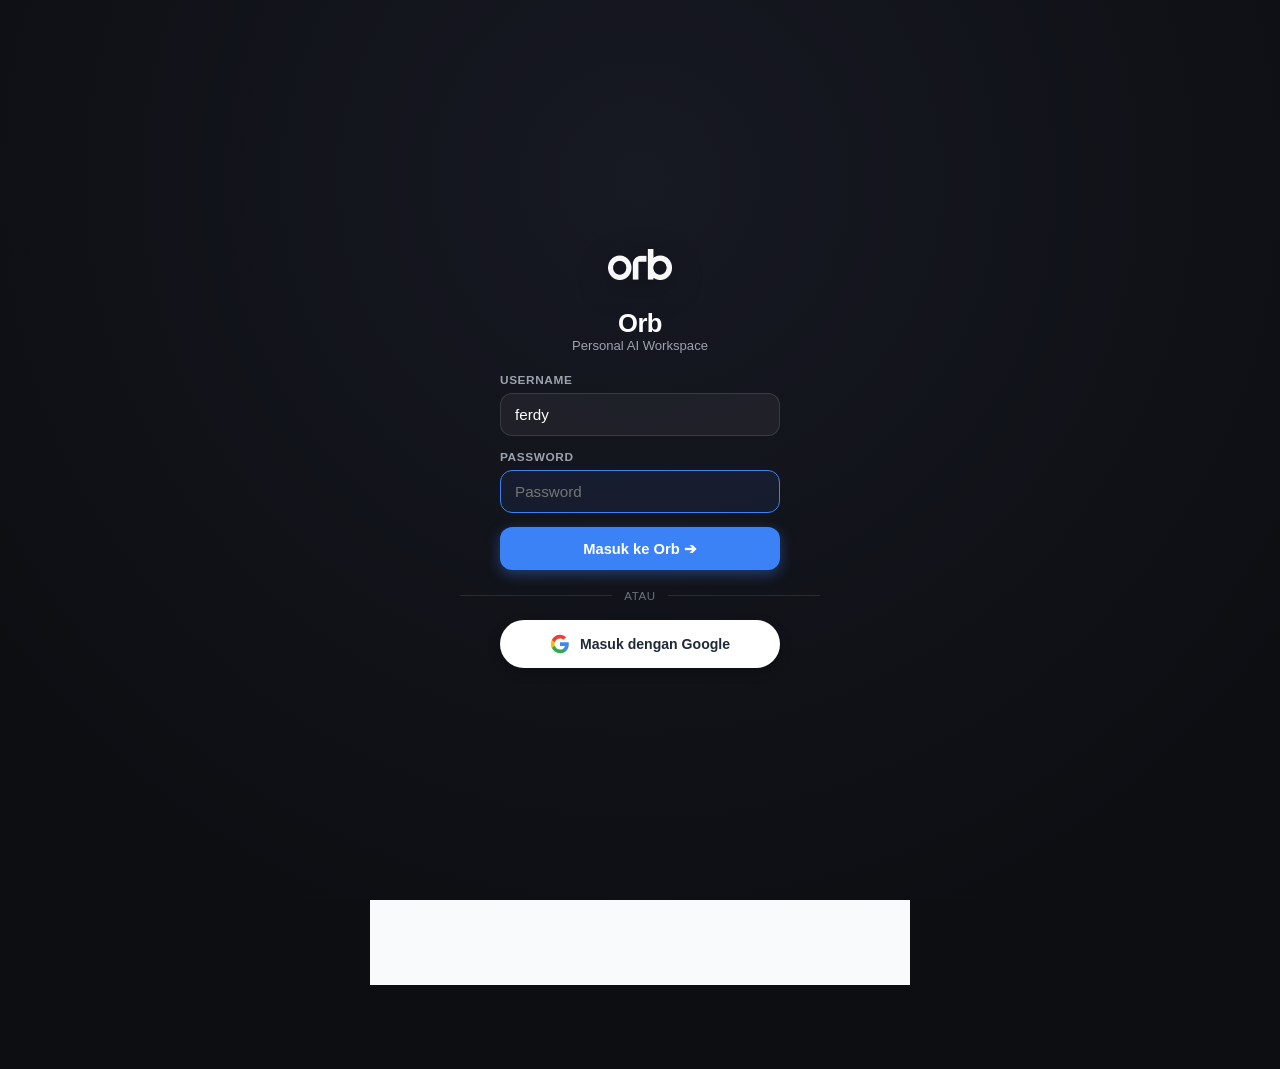
==== commit f70330b8: "feat(ui): implement modern AI agents dashboard matching mockup design" ====
--- a/frontend/index.html
+++ b/frontend/index.html
@@ -1,26 +1,29 @@
 <!DOCTYPE html>
-<html lang="id" data-theme="dark">
+<html lang="id" data-theme="light">
 <head>
   <meta charset="UTF-8">
   <meta name="viewport" content="width=device-width, initial-scale=1.0, maximum-scale=1.0, user-scalable=no, viewport-fit=cover">
-  <title>Orb - Fin Personal Finance Workspace</title>
+  <title>Orb - AI Agents Workspace</title>
   
   <!-- PWA & Mobile Web App Meta -->
   <link rel="manifest" href="./manifest.json">
-  <meta name="theme-color" content="#0d0e12">
+  <meta name="theme-color" content="#F8FAFC">
   <meta name="mobile-web-app-capable" content="yes">
   <meta name="apple-mobile-web-app-capable" content="yes">
-  <meta name="apple-mobile-web-app-status-bar-style" content="black-translucent">
+  <meta name="apple-mobile-web-app-status-bar-style" content="default">
   <meta name="apple-mobile-web-app-title" content="Orb">
   <link rel="apple-touch-icon" href="./assets/avatar_fin_360.png">
 
   <!-- Preload high priority first-screen assets -->
+  <link rel="preload" href="./assets/office_hero_ai.jpg" as="image" type="image/jpeg" fetchpriority="high">
   <link rel="preload" href="./assets/avatar_fin_360.png" as="image" type="image/png" fetchpriority="high">
+  <link rel="preload" href="./assets/avatar_welly_360.png" as="image" type="image/png">
   <link rel="preload" href="./assets/logo_orb.png" as="image" type="image/png" fetchpriority="high">
 
   <!-- Styles -->
-  <link rel="stylesheet" href="./css/styles.css?v=3.1.0">
-  <link rel="stylesheet" href="./css/avatars.css?v=3.1.0">
+  <link rel="stylesheet" href="./css/styles.css?v=3.2.0">
+  <link rel="stylesheet" href="./css/avatars.css?v=3.2.0">
+  <link rel="stylesheet" href="./css/ai_office.css?v=3.2.0">
 
   <!-- Critical View Isolation CSS -->
   <style>
@@ -74,12 +77,22 @@
   </div>
 
   <!-- Top Clean Mobile Header Bar -->
-  <header class="app-top-header">
-    <div class="brand-capsule" id="headerBrandBtn" title="Orb Virtual Office - Fin Finance">
-      <img src="./assets/logo_orb.png" alt="Orb" class="brand-logo-img" />
-      <div class="brand-text-col">
-        <span class="brand-subtitle">Finance Workspace</span>
-      </div>
+  <header class="ai-top-header" id="appTopHeader">
+    <div class="orb-brand-group" id="headerBrandBtn" title="Orb Virtual Office">
+      <div class="orb-brand-icon-wrap">
+        <img src="./assets/logo_orb.png" alt="Orb" />
+      </div>
+      <div>
+        <div class="orb-title-text">Orb</div>
+        <div class="orb-subtitle-text">AI Agents</div>
+      </div>
+    </div>
+    <div class="ai-header-actions">
+      <div class="ai-online-pill">
+        <span class="ai-online-dot"></span>
+        <span>Online</span>
+      </div>
+      <button class="ai-settings-btn" id="headerSettingsBtn" title="Pengaturan">⚙️</button>
     </div>
   </header>
 
@@ -87,96 +100,193 @@
   <main class="app-main-viewport">
     <div class="app-content-container">
 
-      <!-- ================= PAGE 1: OFFICE / EXECUTIVE BRIEF VIEW ================= -->
+      <!-- ================= PAGE 1: OFFICE / AI AGENTS DASHBOARD ================= -->
       <div class="app-page-view active" id="viewOfficeHome">
         
-        <!-- 1. Office Scene with Dynamic Lighting & Fin Hero Desk -->
-        <section class="office-header-scene lighting-night" id="officeHeaderScene">
-          <!-- Backdrop Layer -->
-          <div class="scene-backdrop-layer" id="officeBackdropLayer" style="background-image: url('./assets/office_morning.jpg');"></div>
-          
-          <!-- Dynamic Shaders & Lighting Overlays -->
-          <div class="scene-lighting-overlay" id="sceneLightingOverlay"></div>
-          <div class="scene-ambient-lamp-glow" id="sceneLampGlow"></div>
-          <div class="scene-bottom-gradient"></div>
-
-          <!-- Fin Desk Hero Stage (Single Active Agent) -->
-          <div class="avatars-stage-wrapper">
-            <div class="stage-desk-label">
-              <span>🛋️ Executive Desk</span>
-              <span class="fin-badge-active">Fin • Online 🟢</span>
-            </div>
-
-            <!-- Fin Hero Desk Card (Click opens Fin Workspace) -->
-            <div id="finDeskHeroContainer">
-              <!-- Rendered immediately by avatars.js -->
-            </div>
-          </div>
-        </section>
-
-        <!-- 2. Percentage Bento Widgets (STRICTLY ZERO RUPIAH) -->
-        <section class="bento-section-container">
-          <div class="executive-brief-grid">
-            <!-- Widget 1: Budget Utilization -->
-            <div class="bento-card executive-brief-card" id="briefBudgetCard" title="Ketuk untuk melihat rincian budget">
-              <div class="bento-card-header">
-                <span class="bento-card-title">Budget Bulanan</span>
-                <span class="widget-action-arrow">↗</span>
-              </div>
-              <div class="brief-stat-pct" id="briefBudgetPct">--</div>
-              <div class="brief-progress-bar">
-                <div class="brief-progress-fill" id="briefBudgetBar" style="width: 0%;"></div>
-              </div>
-              <div class="brief-stat-note" id="briefBudgetNote">Memuat data anggaran...</div>
-            </div>
-
-            <!-- Widget 2: Recording Coverage -->
-            <div class="bento-card executive-brief-card" id="briefCoverageCard" title="Ketuk untuk melihat riwayat transaksi">
-              <div class="bento-card-header">
-                <span class="bento-card-title">Konsistensi Catat</span>
-                <span class="widget-action-arrow">↗</span>
-              </div>
-              <div class="brief-stat-pct" id="briefCoveragePct">--</div>
-              <div class="brief-progress-bar">
-                <div class="brief-progress-fill" id="briefCoverageBar" style="width: 0%;"></div>
-              </div>
-              <div class="brief-stat-note" id="briefCoverageNote">Memuat riwayat harian...</div>
-            </div>
-
-            <!-- Widget 3: Savings Allocation -->
-            <div class="bento-card executive-brief-card" id="briefSavingsCard" title="Ketuk untuk melihat target tabungan">
-              <div class="bento-card-header">
-                <span class="bento-card-title">Rasio Tabungan</span>
-                <span class="widget-action-arrow">↗</span>
-              </div>
-              <div class="brief-stat-pct" id="briefSavingsPct">--</div>
-              <div class="brief-progress-bar">
-                <div class="brief-progress-fill" id="briefSavingsBar" style="width: 0%;"></div>
-              </div>
-              <div class="brief-stat-note" id="briefSavingsNote">Memuat rasio alokasi...</div>
-            </div>
-
-            <!-- Widget 4: Upcoming Obligations -->
-            <div class="bento-card executive-brief-card" id="briefObligationsCard" title="Ketuk untuk melihat pengingat tagihan">
-              <div class="bento-card-header">
-                <span class="bento-card-title">Kewajiban Tagihan</span>
-                <span class="widget-action-arrow">↗</span>
-              </div>
-              <div class="brief-stat-pct" id="briefObligationsPct">--</div>
-              <div class="brief-progress-bar">
-                <div class="brief-progress-fill" id="briefObligationsBar" style="width: 0%;"></div>
-              </div>
-              <div class="brief-stat-note" id="briefObligationsNote">Memuat jadwal tagihan...</div>
-            </div>
-          </div>
-
-          <!-- Quick Action Buttons -->
-          <div class="brief-quick-actions-bar">
-            <button class="brief-action-btn action-income" id="btnQuickIncome">+ Pemasukan</button>
-            <button class="brief-action-btn action-expense" id="btnQuickExpense">- Pengeluaran</button>
-            <button class="brief-action-btn action-workspace" id="btnOpenFinWorkspace">💰 Buka Fin Workspace ↗</button>
-          </div>
-        </section>
+        <!-- 1. Hero Stage: Sunlit Office Scene with AI Agents Seated at Desks -->
+        <div class="ai-hero-scene-card" id="aiHeroSceneCard">
+          <img src="./assets/office_hero_ai.jpg" alt="Orb AI Agents Office" class="ai-hero-scene-image" />
+        </div>
+
+        <!-- 2. Segmented Filter Tabs -->
+        <div class="ai-segment-tabs-wrap">
+          <div class="ai-segment-tabs" id="aiSegmentTabs">
+            <button class="ai-segment-tab active" data-filter="agents">👥 AI Agents</button>
+            <button class="ai-segment-tab" data-filter="tasks">📋 Tasks</button>
+            <button class="ai-segment-tab" data-filter="goals">🎯 Goals</button>
+            <button class="ai-segment-tab" data-filter="insights">📊 Insights</button>
+          </div>
+        </div>
+
+        <!-- 3. AI Agents List Card -->
+        <div class="ai-agents-list-card" id="aiAgentsListCard">
+          <!-- Fin -->
+          <div class="ai-agent-item" id="agentItemFin" title="Buka Fin Finance Workspace">
+            <div class="ai-agent-item-left">
+              <div class="ai-agent-avatar-wrap">
+                <img src="./assets/avatar_fin_360.png" alt="Fin" />
+              </div>
+              <div class="ai-agent-text-col">
+                <span class="ai-agent-name">Fin</span>
+                <span class="ai-agent-role">Personal Finance</span>
+              </div>
+            </div>
+            <div class="ai-agent-item-right">
+              <span class="ai-agent-status-text">Online 🟢</span>
+              <span class="ai-agent-chevron">›</span>
+            </div>
+          </div>
+
+          <!-- Welly -->
+          <div class="ai-agent-item" id="agentItemWelly" title="Buka Welly Wealth Workspace">
+            <div class="ai-agent-item-left">
+              <div class="ai-agent-avatar-wrap">
+                <img src="./assets/avatar_welly_360.png" alt="Welly" />
+              </div>
+              <div class="ai-agent-text-col">
+                <span class="ai-agent-name">Welly</span>
+                <span class="ai-agent-role">Wealth & Planning</span>
+              </div>
+            </div>
+            <div class="ai-agent-item-right">
+              <span class="ai-agent-status-text">Online 🟢</span>
+              <span class="ai-agent-chevron">›</span>
+            </div>
+          </div>
+
+          <!-- Nova -->
+          <div class="ai-agent-item" id="agentItemNova" title="Tanya Nova Research & Analysis">
+            <div class="ai-agent-item-left">
+              <div class="ai-agent-avatar-wrap">
+                <img src="./assets/avatar_nova_crop.png" alt="Nova" />
+              </div>
+              <div class="ai-agent-text-col">
+                <span class="ai-agent-name">Nova</span>
+                <span class="ai-agent-role">Research & Analysis</span>
+              </div>
+            </div>
+            <div class="ai-agent-item-right">
+              <span class="ai-agent-status-text">Online 🟢</span>
+              <span class="ai-agent-chevron">›</span>
+            </div>
+          </div>
+        </div>
+
+        <!-- 4. Dual Bento Grid: Tasks on Left, Stats on Right -->
+        <div class="ai-bento-dual-grid">
+          <!-- Left: Tugas Hari Ini -->
+          <div class="ai-tasks-card" id="aiTasksCard">
+            <div class="ai-tasks-header">
+              <div class="ai-tasks-title-wrap">
+                <span>📋</span>
+                <span>Tugas Hari Ini</span>
+              </div>
+              <span class="ai-tasks-count" id="aiTasksCountText">3/4 selesai ›</span>
+            </div>
+
+            <div class="ai-tasks-bar-track">
+              <div class="ai-tasks-bar-fill" id="aiTasksBarFill" style="width: 75%;"></div>
+            </div>
+
+            <div class="ai-task-list" id="aiTaskList">
+              <div class="ai-task-row" data-task-id="t1">
+                <div class="ai-task-left">
+                  <span class="ai-task-checkbox checked" id="chk_t1">✓</span>
+                  <span class="ai-task-title">Review anggaran bulanan</span>
+                </div>
+                <span class="ai-task-time">09:00</span>
+              </div>
+
+              <div class="ai-task-row" data-task-id="t2">
+                <div class="ai-task-left">
+                  <span class="ai-task-checkbox checked" id="chk_t2">✓</span>
+                  <span class="ai-task-title">Analisis pengeluaran Q3</span>
+                </div>
+                <span class="ai-task-time">11:30</span>
+              </div>
+
+              <div class="ai-task-row" data-task-id="t3">
+                <div class="ai-task-left">
+                  <span class="ai-task-checkbox checked" id="chk_t3">✓</span>
+                  <span class="ai-task-title">Update target tabungan</span>
+                </div>
+                <span class="ai-task-time">14:00</span>
+              </div>
+
+              <div class="ai-task-row" data-task-id="t4">
+                <div class="ai-task-left">
+                  <span class="ai-task-checkbox" id="chk_t4">✓</span>
+                  <span class="ai-task-title">Sinkronisasi portofolio</span>
+                </div>
+                <span class="ai-task-time">16:30</span>
+              </div>
+            </div>
+          </div>
+
+          <!-- Right: Stats Column (Keuangan & Produktivitas) -->
+          <div class="ai-stats-col">
+            <!-- Keuangan Card -->
+            <div class="ai-stat-card" id="aiStatKeuangan" title="Buka Fin Finance Workspace">
+              <div class="ai-stat-card-head">
+                <div class="ai-stat-card-head-left">
+                  <div class="ai-stat-icon-box ai-stat-icon-blue">💰</div>
+                  <div class="ai-stat-title-group">
+                    <span class="ai-stat-title">Keuangan</span>
+                    <span class="ai-stat-desc">Bulan ini</span>
+                  </div>
+                </div>
+              </div>
+              <div class="ai-stat-value-row">
+                <span class="ai-stat-number" id="aiStatKeuanganValue">Rp 12.450.000</span>
+                <span class="ai-stat-badge-trend">+12%</span>
+              </div>
+            </div>
+
+            <!-- Produktivitas Card -->
+            <div class="ai-stat-card" id="aiStatProduktivitas" title="Buka Laporan Produktivitas">
+              <div class="ai-stat-card-head">
+                <div class="ai-stat-card-head-left">
+                  <div class="ai-stat-icon-box ai-stat-icon-purple">📈</div>
+                  <div class="ai-stat-title-group">
+                    <span class="ai-stat-title">Produktivitas</span>
+                    <span class="ai-stat-desc">Minggu ini</span>
+                  </div>
+                </div>
+              </div>
+              <div class="ai-stat-value-row">
+                <span class="ai-stat-number" id="aiStatProduktivitasValue">12 / 15</span>
+                <span class="ai-stat-badge-trend">+20%</span>
+              </div>
+            </div>
+          </div>
+        </div>
+
+        <!-- 5. Quick Actions Row (4 colorful cards) -->
+        <div class="ai-quick-actions-row">
+          <div class="ai-action-card ai-action-blue" id="btnQuickChatAI" title="Tanya AI Fin & Nova">
+            <div class="ai-action-icon-wrap">💬</div>
+            <span class="ai-action-title">Chat</span>
+            <span class="ai-action-sub">dengan AI</span>
+          </div>
+
+          <div class="ai-action-card ai-action-green" id="btnQuickBuatTugas" title="Catat Transaksi atau Tugas Baru">
+            <div class="ai-action-icon-wrap">➕</div>
+            <span class="ai-action-title">Buat</span>
+            <span class="ai-action-sub">Tugas Baru</span>
+          </div>
+
+          <div class="ai-action-card ai-action-amber" id="btnQuickLihatLaporan" title="Lihat Laporan Keuangan Fin">
+            <div class="ai-action-icon-wrap">📊</div>
+            <span class="ai-action-title">Lihat</span>
+            <span class="ai-action-sub">Laporan</span>
+          </div>
+
+          <div class="ai-action-card ai-action-purple" id="btnQuickAturGoal" title="Atur Target Tabungan & Portofolio">
+            <div class="ai-action-icon-wrap">🎯</div>
+            <span class="ai-action-title">Atur</span>
+            <span class="ai-action-sub">Goal</span>
+          </div>
+        </div>
 
       </div>
 
@@ -403,23 +513,27 @@
     </div>
   </main>
 
-  <!-- Sticky Bottom Navigation Menu (PWA Mode) -->
-  <nav class="sticky-bottom-nav-bar">
-    <button class="nav-tab-btn active" data-tab="office" id="tabNavOffice">
-      <span class="nav-icon">🛋️</span>
-      <span class="nav-label">Office</span>
+  <!-- Sticky Bottom Navigation Menu (Modern Light AI Style) -->
+  <nav class="sticky-bottom-nav-bar ai-bottom-nav-bar" id="appBottomNavBar">
+    <button class="nav-tab-btn ai-nav-item active" data-tab="office" id="tabNavOffice">
+      <span class="ai-nav-icon">🏠</span>
+      <span>Beranda</span>
     </button>
-    <button class="nav-tab-btn" data-tab="fin" id="tabNavFin">
-      <span class="nav-icon">💰</span>
-      <span class="nav-label">Fin</span>
+    <button class="nav-tab-btn ai-nav-item" data-tab="agents" id="tabNavAgents">
+      <span class="ai-nav-icon">👥</span>
+      <span>Agents</span>
     </button>
-    <button class="nav-tab-btn" data-tab="welly" id="tabNavWelly">
-      <span class="nav-icon">📈</span>
-      <span class="nav-label">Welly</span>
+    <button class="nav-tab-btn ai-nav-item" data-tab="tugas" id="tabNavTugas">
+      <span class="ai-nav-icon">📋</span>
+      <span>Tugas</span>
     </button>
-    <button class="nav-tab-btn" data-tab="settings" id="tabNavSettings">
-      <span class="nav-icon">⚙️</span>
-      <span class="nav-label">Settings</span>
+    <button class="nav-tab-btn ai-nav-item" data-tab="goal" id="tabNavGoal">
+      <span class="ai-nav-icon">🎯</span>
+      <span>Goal</span>
+    </button>
+    <button class="nav-tab-btn ai-nav-item" data-tab="settings" id="tabNavSettings">
+      <span class="ai-nav-icon">⚙️</span>
+      <span>Pengaturan</span>
     </button>
   </nav>
 
@@ -433,13 +547,13 @@
   </div>
 
   <!-- Scripts with cache-busting version parameter -->
-  <script src="./js/api.js?v=3.1.0"></script>
-  <script src="./js/auth.js?v=3.1.0"></script>
-  <script src="./js/avatars.js?v=3.1.0"></script>
-  <script src="./js/bento.js?v=3.1.0"></script>
-  <script src="./js/fin_workspace.js?v=3.1.0"></script>
-  <script src="./js/welly_workspace.js?v=3.1.0"></script>
-  <script src="./js/app.js?v=3.1.0"></script>
+  <script src="./js/api.js?v=3.2.0"></script>
+  <script src="./js/auth.js?v=3.2.0"></script>
+  <script src="./js/avatars.js?v=3.2.0"></script>
+  <script src="./js/bento.js?v=3.2.0"></script>
+  <script src="./js/fin_workspace.js?v=3.2.0"></script>
+  <script src="./js/welly_workspace.js?v=3.2.0"></script>
+  <script src="./js/app.js?v=3.2.0"></script>
 
   <!-- Modal close event handler -->
   <script>
@@ -458,7 +572,7 @@
     if ('caches' in window) {
       caches.keys().then((names) => {
         for (const name of names) {
-          if (name !== 'orb-fin-welly-v3.1.0') {
+          if (name !== 'orb-fin-welly-v3.2.0') {
             caches.delete(name);
           }
         }
@@ -467,7 +581,7 @@
 
     if ('serviceWorker' in navigator) {
       window.addEventListener('load', () => {
-        navigator.serviceWorker.register('./sw.js?v=3.1.0')
+        navigator.serviceWorker.register('./sw.js?v=3.2.0')
           .then((registration) => {
             registration.update();
           })
--- a/frontend/css/ai_office.css
+++ b/frontend/css/ai_office.css
@@ -0,0 +1,611 @@
+/* ==========================================================================
+   ORB - MODERN AI AGENTS DASHBOARD (LIGHT-THEME DESIGN SPEC)
+   Matching User Mockup: media_1792253595603_a0b664b0.jpg
+   ========================================================================== */
+
+:root {
+  --ai-bg-page: #F8FAFC;
+  --ai-card-bg: #FFFFFF;
+  --ai-text-main: #0F172A;
+  --ai-text-muted: #64748B;
+  --ai-border: #E2E8F0;
+  --ai-shadow-card: 0 4px 18px rgba(0, 0, 0, 0.035), 0 1px 3px rgba(0, 0, 0, 0.02);
+  --ai-shadow-hover: 0 8px 24px rgba(0, 0, 0, 0.07);
+  --ai-blue: #3B82F6;
+  --ai-green: #10B981;
+  --ai-purple: #8B5CF6;
+  --ai-amber: #F59E0B;
+}
+
+/* Page View Layout */
+#viewOfficeHome {
+  background: var(--ai-bg-page);
+  color: var(--ai-text-main);
+  padding-bottom: 80px;
+  min-height: 100vh;
+}
+
+/* Header */
+.ai-top-header {
+  position: sticky;
+  top: 0;
+  z-index: 100;
+  display: flex;
+  justify-content: space-between;
+  align-items: center;
+  padding: 12px 18px;
+  background: rgba(255, 255, 255, 0.95);
+  backdrop-filter: blur(16px);
+  -webkit-backdrop-filter: blur(16px);
+  border-bottom: 1px solid #F1F5F9;
+  max-width: 500px;
+  margin: 0 auto;
+}
+
+.orb-brand-group {
+  display: flex;
+  align-items: center;
+  gap: 10px;
+  cursor: pointer;
+}
+
+.orb-brand-icon-wrap {
+  width: 36px;
+  height: 36px;
+  border-radius: 11px;
+  background: linear-gradient(135deg, #06B6D4, #3B82F6);
+  display: flex;
+  align-items: center;
+  justify-content: center;
+  box-shadow: 0 4px 10px rgba(59, 130, 246, 0.28);
+}
+
+.orb-brand-icon-wrap img {
+  width: 22px;
+  height: 22px;
+  object-fit: contain;
+}
+
+.orb-title-text {
+  font-size: 1.15rem;
+  font-weight: 800;
+  color: var(--ai-text-main);
+  line-height: 1.1;
+  letter-spacing: -0.02em;
+}
+
+.orb-subtitle-text {
+  font-size: 0.72rem;
+  color: var(--ai-text-muted);
+  font-weight: 600;
+}
+
+.ai-header-actions {
+  display: flex;
+  align-items: center;
+  gap: 8px;
+}
+
+.ai-online-pill {
+  display: flex;
+  align-items: center;
+  gap: 6px;
+  background: #F1F5F9;
+  border: 1px solid #E2E8F0;
+  padding: 6px 12px;
+  border-radius: 99px;
+  font-size: 0.76rem;
+  font-weight: 700;
+  color: var(--ai-text-main);
+}
+
+.ai-online-dot {
+  width: 7px;
+  height: 7px;
+  border-radius: 50%;
+  background: #10B981;
+  box-shadow: 0 0 6px rgba(16, 185, 129, 0.6);
+}
+
+.ai-settings-btn {
+  width: 34px;
+  height: 34px;
+  border-radius: 50%;
+  background: #F1F5F9;
+  border: 1px solid #E2E8F0;
+  display: flex;
+  align-items: center;
+  justify-content: center;
+  font-size: 0.95rem;
+  cursor: pointer;
+  color: #475569;
+  transition: all 0.2s ease;
+}
+
+.ai-settings-btn:hover {
+  background: #E2E8F0;
+  transform: rotate(30deg);
+}
+
+/* Hero Stage */
+.ai-hero-scene-card {
+  margin: 14px 16px 14px;
+  position: relative;
+  background: #FFFFFF;
+  border-radius: 20px;
+  border: 1px solid var(--ai-border);
+  overflow: hidden;
+  box-shadow: var(--ai-shadow-card);
+}
+
+.ai-hero-scene-image {
+  width: 100%;
+  height: auto;
+  max-height: 270px;
+  object-fit: cover;
+  object-position: center bottom;
+  display: block;
+}
+
+/* Segmented Filter Tabs */
+.ai-segment-tabs-wrap {
+  padding: 0 16px;
+  margin-bottom: 14px;
+}
+
+.ai-segment-tabs {
+  display: flex;
+  background: #E2E8F0;
+  padding: 4px;
+  border-radius: 99px;
+  gap: 4px;
+}
+
+.ai-segment-tab {
+  flex: 1;
+  display: flex;
+  align-items: center;
+  justify-content: center;
+  gap: 6px;
+  padding: 8px 10px;
+  border-radius: 99px;
+  border: none;
+  background: transparent;
+  color: #64748B;
+  font-size: 0.78rem;
+  font-weight: 600;
+  cursor: pointer;
+  transition: all 0.2s ease;
+  white-space: nowrap;
+}
+
+.ai-segment-tab.active {
+  background: #FFFFFF;
+  color: #3B82F6;
+  font-weight: 700;
+  box-shadow: 0 2px 8px rgba(0, 0, 0, 0.06);
+}
+
+/* AI Agents List Card */
+.ai-agents-list-card {
+  background: var(--ai-card-bg);
+  border-radius: 20px;
+  border: 1px solid var(--ai-border);
+  box-shadow: var(--ai-shadow-card);
+  margin: 0 16px 16px;
+  padding: 4px 0;
+  overflow: hidden;
+}
+
+.ai-agent-item {
+  display: flex;
+  align-items: center;
+  justify-content: space-between;
+  padding: 12px 18px;
+  border-bottom: 1px solid #F1F5F9;
+  cursor: pointer;
+  transition: background 0.15s ease;
+}
+
+.ai-agent-item:last-child {
+  border-bottom: none;
+}
+
+.ai-agent-item:hover {
+  background: #F8FAFC;
+}
+
+.ai-agent-item-left {
+  display: flex;
+  align-items: center;
+  gap: 14px;
+}
+
+.ai-agent-avatar-wrap {
+  width: 44px;
+  height: 44px;
+  border-radius: 50%;
+  overflow: hidden;
+  background: #F1F5F9;
+  border: 1px solid var(--ai-border);
+  display: flex;
+  align-items: center;
+  justify-content: center;
+  flex-shrink: 0;
+  box-shadow: 0 2px 6px rgba(0, 0, 0, 0.04);
+}
+
+.ai-agent-avatar-wrap img {
+  width: 100%;
+  height: 100%;
+  object-fit: cover;
+}
+
+.ai-agent-text-col {
+  display: flex;
+  flex-direction: column;
+}
+
+.ai-agent-name {
+  font-size: 0.95rem;
+  font-weight: 800;
+  color: var(--ai-text-main);
+  line-height: 1.2;
+}
+
+.ai-agent-role {
+  font-size: 0.74rem;
+  color: var(--ai-text-muted);
+  font-weight: 500;
+}
+
+.ai-agent-item-right {
+  display: flex;
+  align-items: center;
+  gap: 10px;
+}
+
+.ai-agent-status-text {
+  font-size: 0.72rem;
+  font-weight: 700;
+  color: #10B981;
+  display: flex;
+  align-items: center;
+  gap: 4px;
+}
+
+.ai-agent-chevron {
+  color: #94A3B8;
+  font-size: 0.95rem;
+  font-weight: 700;
+}
+
+/* Dual Bento Grid (Tasks on Left, Stats on Right) */
+.ai-bento-dual-grid {
+  display: grid;
+  grid-template-columns: 1.15fr 1fr;
+  gap: 12px;
+  margin: 0 16px 16px;
+}
+
+/* Tasks Card */
+.ai-tasks-card {
+  background: var(--ai-card-bg);
+  border-radius: 20px;
+  border: 1px solid var(--ai-border);
+  padding: 16px 14px;
+  box-shadow: var(--ai-shadow-card);
+  display: flex;
+  flex-direction: column;
+}
+
+.ai-tasks-header {
+  display: flex;
+  align-items: center;
+  justify-content: space-between;
+  margin-bottom: 8px;
+}
+
+.ai-tasks-title-wrap {
+  display: flex;
+  align-items: center;
+  gap: 6px;
+  font-size: 0.86rem;
+  font-weight: 800;
+  color: var(--ai-text-main);
+}
+
+.ai-tasks-count {
+  font-size: 0.7rem;
+  font-weight: 700;
+  color: var(--ai-text-muted);
+  cursor: pointer;
+}
+
+.ai-tasks-bar-track {
+  width: 100%;
+  height: 5px;
+  background: #E2E8F0;
+  border-radius: 99px;
+  margin-bottom: 12px;
+  overflow: hidden;
+}
+
+.ai-tasks-bar-fill {
+  height: 100%;
+  background: #3B82F6;
+  border-radius: 99px;
+  transition: width 0.3s ease;
+}
+
+.ai-task-list {
+  display: flex;
+  flex-direction: column;
+  gap: 9px;
+}
+
+.ai-task-row {
+  display: flex;
+  align-items: center;
+  justify-content: space-between;
+  font-size: 0.72rem;
+  color: #334155;
+  cursor: pointer;
+  user-select: none;
+  transition: opacity 0.15s;
+}
+
+.ai-task-row:hover {
+  opacity: 0.8;
+}
+
+.ai-task-left {
+  display: flex;
+  align-items: center;
+  gap: 7px;
+  overflow: hidden;
+}
+
+.ai-task-checkbox {
+  width: 16px;
+  height: 16px;
+  border-radius: 50%;
+  border: 1.5px solid #CBD5E1;
+  display: flex;
+  align-items: center;
+  justify-content: center;
+  font-size: 9px;
+  color: transparent;
+  transition: all 0.15s ease;
+  flex-shrink: 0;
+}
+
+.ai-task-checkbox.checked {
+  background: #3B82F6;
+  border-color: #3B82F6;
+  color: white;
+}
+
+.ai-task-title {
+  white-space: nowrap;
+  overflow: hidden;
+  text-overflow: ellipsis;
+  font-weight: 600;
+}
+
+.ai-task-checkbox.checked ~ .ai-task-title {
+  color: #94A3B8;
+  text-decoration: line-through;
+}
+
+.ai-task-time {
+  font-size: 0.68rem;
+  color: #94A3B8;
+  font-weight: 600;
+  flex-shrink: 0;
+  margin-left: 4px;
+}
+
+/* Stats Column (Keuangan & Produktivitas) */
+.ai-stats-col {
+  display: flex;
+  flex-direction: column;
+  gap: 12px;
+}
+
+.ai-stat-card {
+  background: var(--ai-card-bg);
+  border-radius: 20px;
+  border: 1px solid var(--ai-border);
+  padding: 14px 14px;
+  box-shadow: var(--ai-shadow-card);
+  cursor: pointer;
+  transition: transform 0.15s ease, box-shadow 0.15s ease;
+}
+
+.ai-stat-card:hover {
+  transform: translateY(-2px);
+  box-shadow: var(--ai-shadow-hover);
+}
+
+.ai-stat-card-head {
+  display: flex;
+  align-items: center;
+  justify-content: space-between;
+  margin-bottom: 8px;
+}
+
+.ai-stat-card-head-left {
+  display: flex;
+  align-items: center;
+  gap: 8px;
+}
+
+.ai-stat-icon-box {
+  width: 32px;
+  height: 32px;
+  border-radius: 10px;
+  display: flex;
+  align-items: center;
+  justify-content: center;
+  font-size: 1rem;
+}
+
+.ai-stat-icon-blue {
+  background: #EFF6FF;
+  color: #3B82F6;
+}
+
+.ai-stat-icon-purple {
+  background: #FAF5FF;
+  color: #8B5CF6;
+}
+
+.ai-stat-title-group {
+  display: flex;
+  flex-direction: column;
+}
+
+.ai-stat-title {
+  font-size: 0.78rem;
+  font-weight: 800;
+  color: var(--ai-text-main);
+  line-height: 1.1;
+}
+
+.ai-stat-desc {
+  font-size: 0.65rem;
+  color: var(--ai-text-muted);
+}
+
+.ai-stat-value-row {
+  display: flex;
+  align-items: baseline;
+  justify-content: space-between;
+  margin-top: 2px;
+}
+
+.ai-stat-number {
+  font-size: 1.05rem;
+  font-weight: 800;
+  color: var(--ai-text-main);
+  letter-spacing: -0.02em;
+}
+
+.ai-stat-badge-trend {
+  display: inline-flex;
+  align-items: center;
+  gap: 3px;
+  background: #DCFCE7;
+  color: #15803D;
+  font-size: 0.68rem;
+  font-weight: 800;
+  padding: 2px 7px;
+  border-radius: 99px;
+}
+
+/* Quick Action Pills (4 colorful buttons) */
+.ai-quick-actions-row {
+  display: grid;
+  grid-template-columns: repeat(4, 1fr);
+  gap: 10px;
+  margin: 0 16px 20px;
+}
+
+.ai-action-card {
+  background: var(--ai-card-bg);
+  border-radius: 18px;
+  border: 1px solid var(--ai-border);
+  padding: 12px 6px;
+  box-shadow: var(--ai-shadow-card);
+  display: flex;
+  flex-direction: column;
+  align-items: center;
+  text-align: center;
+  gap: 4px;
+  cursor: pointer;
+  transition: transform 0.15s ease, box-shadow 0.15s ease;
+}
+
+.ai-action-card:hover {
+  transform: translateY(-2px);
+  box-shadow: var(--ai-shadow-hover);
+}
+
+.ai-action-icon-wrap {
+  width: 38px;
+  height: 38px;
+  border-radius: 12px;
+  display: flex;
+  align-items: center;
+  justify-content: center;
+  font-size: 1.1rem;
+  margin-bottom: 2px;
+}
+
+.ai-action-blue .ai-action-icon-wrap { background: #3B82F6; color: white; }
+.ai-action-green .ai-action-icon-wrap { background: #10B981; color: white; }
+.ai-action-amber .ai-action-icon-wrap { background: #F59E0B; color: white; }
+.ai-action-purple .ai-action-icon-wrap { background: #8B5CF6; color: white; }
+
+.ai-action-title {
+  font-size: 0.78rem;
+  font-weight: 800;
+  color: var(--ai-text-main);
+}
+
+.ai-action-sub {
+  font-size: 0.65rem;
+  color: var(--ai-text-muted);
+  line-height: 1.1;
+}
+
+/* Modern Light Bottom Navigation Bar */
+.ai-bottom-nav-bar {
+  position: fixed;
+  bottom: 0;
+  left: 0;
+  right: 0;
+  height: 64px;
+  background: rgba(255, 255, 255, 0.94);
+  backdrop-filter: blur(16px);
+  -webkit-backdrop-filter: blur(16px);
+  border-top: 1px solid var(--ai-border);
+  display: flex;
+  justify-content: space-around;
+  align-items: center;
+  z-index: 1000;
+  max-width: 500px;
+  margin: 0 auto;
+  box-shadow: 0 -4px 20px rgba(0, 0, 0, 0.03);
+}
+
+.ai-nav-item {
+  display: flex;
+  flex-direction: column;
+  align-items: center;
+  gap: 3px;
+  background: transparent;
+  border: none;
+  color: #94A3B8;
+  font-size: 0.68rem;
+  font-weight: 600;
+  cursor: pointer;
+  transition: color 0.15s ease;
+  padding: 6px 10px;
+}
+
+.ai-nav-item.active {
+  color: #3B82F6;
+  font-weight: 700;
+}
+
+.ai-nav-icon {
+  font-size: 1.25rem;
+}
+
+@media (max-width: 380px) {
+  .ai-bento-dual-grid {
+    grid-template-columns: 1fr;
+  }
+}
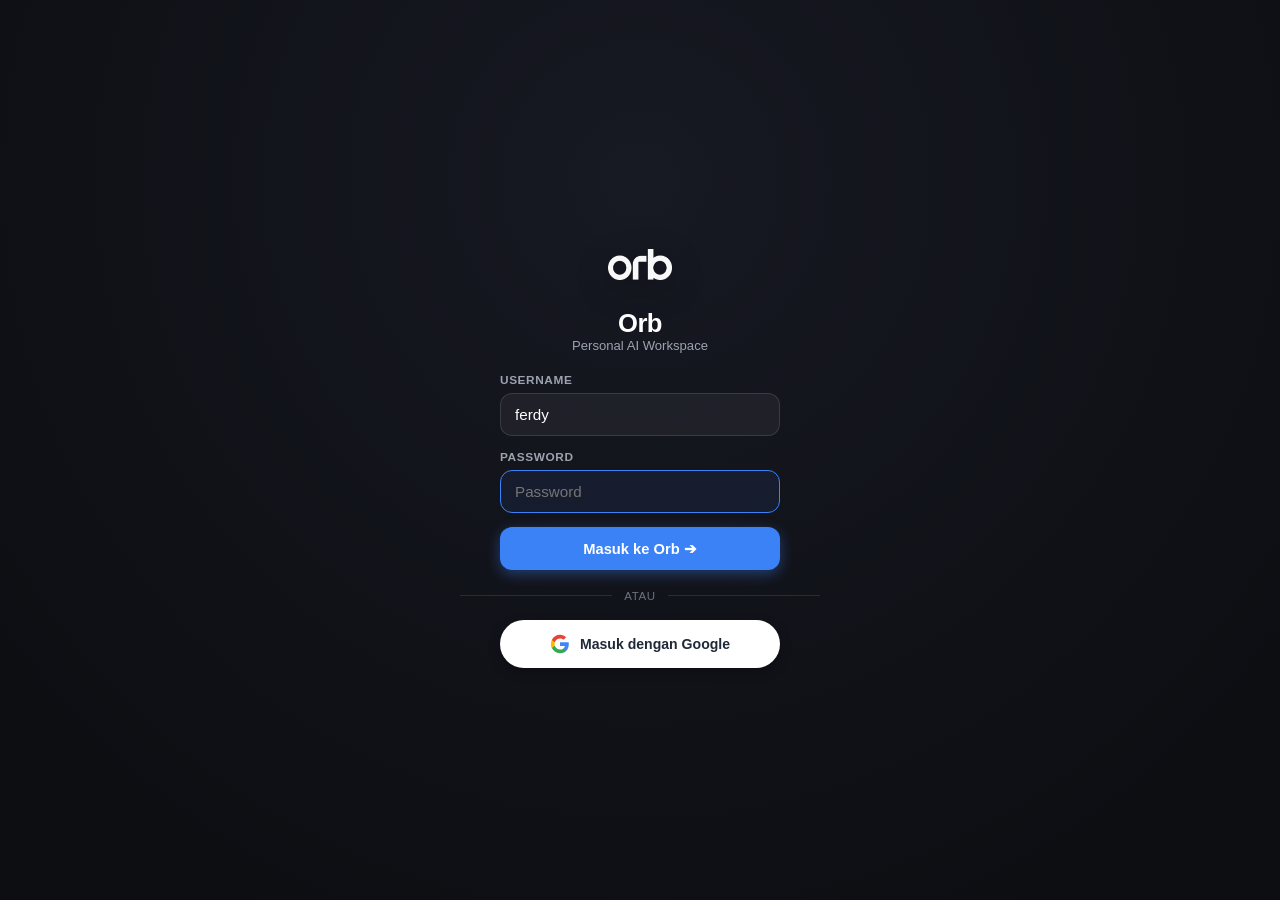
==== commit 7500fb33: "feat(ui): implement OpenDots and Grok Bot multi-agent chat with swipeable tasks and persistent histo" ====
--- a/frontend/index.html
+++ b/frontend/index.html
@@ -21,9 +21,10 @@
   <link rel="preload" href="./assets/logo_orb.png" as="image" type="image/png" fetchpriority="high">
 
   <!-- Styles -->
-  <link rel="stylesheet" href="./css/styles.css?v=3.2.0">
-  <link rel="stylesheet" href="./css/avatars.css?v=3.2.0">
-  <link rel="stylesheet" href="./css/ai_office.css?v=3.2.0">
+  <link rel="stylesheet" href="./css/styles.css?v=3.3.0">
+  <link rel="stylesheet" href="./css/avatars.css?v=3.3.0">
+  <link rel="stylesheet" href="./css/ai_office.css?v=3.3.0">
+  <link rel="stylesheet" href="./css/dots_bot.css?v=3.3.0">
 
   <!-- Critical View Isolation CSS -->
   <style>
@@ -100,8 +101,295 @@
   <main class="app-main-viewport">
     <div class="app-content-container">
 
+      <!-- ================= PAGE 0: OPENDOTS & GROK BOT VIEW ================= -->
+      <div class="app-page-view active" id="viewDotsBot">
+        <!-- Sidebar Drawer Backdrop (for mobile) -->
+        <div class="dots-sidebar-backdrop" id="dotsSidebarBackdrop"></div>
+
+        <!-- Left Desktop Sidebar / Mobile Off-canvas Drawer -->
+        <aside class="dots-sidebar" id="dotsSidebar">
+          <!-- Sidebar Header -->
+          <div class="dots-sidebar-header">
+            <div class="dots-brand-lockup" id="btnDotsBrandHome" title="OpenDots Workspace">
+              <span class="dots-brand-icon">✦</span>
+              <span class="dots-brand-name">OpenDots</span>
+            </div>
+            <button class="dots-btn-sidebar-toggle" id="btnToggleDotsSidebar" title="Tutup / Buka Sidebar">
+              ◫
+            </button>
+          </div>
+
+          <!-- + New Chat Button -->
+          <div class="dots-new-chat-wrap">
+            <button class="dots-new-chat-btn" id="btnDotsNewChat">
+              <span>+</span>
+              <span>New chat</span>
+            </button>
+          </div>
+
+          <!-- Scrollable Navigation Area -->
+          <div class="dots-sidebar-scroll">
+            <!-- Section: DOTS -->
+            <div>
+              <div class="dots-section-head">
+                <span>DOTS</span>
+                <button class="dots-section-action" title="Tambah Agent Baru">+</button>
+              </div>
+              <div class="dots-agent-nav-list">
+                <!-- Fin -->
+                <div class="dots-agent-nav-item active" data-agent="fin">
+                  <div class="dots-agent-nav-left">
+                    <img src="./assets/dot_fin.png" alt="Fin" class="dots-agent-nav-icon" />
+                    <span class="dots-agent-nav-label">Fin</span>
+                  </div>
+                  <button class="dots-agent-nav-menu-btn" title="Opsi Fin">···</button>
+                </div>
+
+                <!-- Welly -->
+                <div class="dots-agent-nav-item" data-agent="welly">
+                  <div class="dots-agent-nav-left">
+                    <img src="./assets/dot_welly.png" alt="Welly" class="dots-agent-nav-icon" />
+                    <span class="dots-agent-nav-label">Welly</span>
+                  </div>
+                  <button class="dots-agent-nav-menu-btn" title="Opsi Welly">···</button>
+                </div>
+
+                <!-- Aaron -->
+                <div class="dots-agent-nav-item" data-agent="aaron">
+                  <div class="dots-agent-nav-left">
+                    <img src="./assets/dot_aaron.png" alt="Aaron" class="dots-agent-nav-icon" />
+                    <span class="dots-agent-nav-label">Aaron</span>
+                  </div>
+                  <button class="dots-agent-nav-menu-btn" title="Opsi Aaron">···</button>
+                </div>
+
+                <!-- Lynn -->
+                <div class="dots-agent-nav-item" data-agent="lynn">
+                  <div class="dots-agent-nav-left">
+                    <img src="./assets/dot_lynn.png" alt="Lynn" class="dots-agent-nav-icon" />
+                    <span class="dots-agent-nav-label">Lynn</span>
+                  </div>
+                  <button class="dots-agent-nav-menu-btn" title="Opsi Lynn">···</button>
+                </div>
+              </div>
+            </div>
+
+            <!-- Section: SPACES -->
+            <div>
+              <div class="dots-section-head">
+                <span>SPACES</span>
+                <button class="dots-section-action" title="Kelola Spaces">+</button>
+              </div>
+              <div class="dots-spaces-list">
+                <div class="dots-space-item active" id="dotsSpaceEveryday">
+                  <span>📁</span>
+                  <span>Everyday Chat</span>
+                </div>
+                <div class="dots-space-item" id="dotsSpaceFin">
+                  <span>💰</span>
+                  <span>Fin Workspace (Ledger)</span>
+                </div>
+                <div class="dots-space-item" id="dotsSpaceWelly">
+                  <span>📈</span>
+                  <span>Welly Wealth Space</span>
+                </div>
+              </div>
+            </div>
+          </div>
+
+          <!-- Sidebar Footer -->
+          <div class="dots-sidebar-footer">
+            <button class="dots-footer-link" id="dotsFooterScheduled">
+              <span>🕒</span>
+              <span>Scheduled & activity</span>
+            </button>
+            <button class="dots-footer-link" id="dotsFooterMemories">
+              <span>📖</span>
+              <span>Memories</span>
+            </button>
+            <button class="dots-footer-link" id="dotsFooterSettings">
+              <span>⚙️</span>
+              <span>Settings & setup</span>
+            </button>
+            <button class="dots-footer-link" id="dotsFooterMakeOwn">
+              <span>&lt;/&gt;</span>
+              <span>Make it your own ↗</span>
+            </button>
+          </div>
+        </aside>
+
+        <!-- Right Main Content & Chat Stage -->
+        <main class="dots-main-content">
+          <!-- Top Bar -->
+          <header class="dots-topbar">
+            <div class="dots-topbar-left">
+              <button class="dots-btn-drawer" id="btnOpenDotsDrawer" title="Buka Menu Drawer">☰</button>
+              <div class="dots-breadcrumb">
+                <span>Dots</span>
+                <span>/</span>
+                <span class="dots-breadcrumb-agent" id="dotsBreadcrumbAgent">Fin</span>
+              </div>
+            </div>
+            <div class="dots-topbar-right">
+              <div class="dots-status-pill">
+                <span class="dots-status-dot"></span>
+                <span>Active</span>
+              </div>
+              <button class="dots-topbar-btn" id="btnDotsTopPause">Pause</button>
+              <button class="dots-topbar-btn" id="btnDotsTopFullscreen">⛶</button>
+            </div>
+          </header>
+
+          <!-- Quick Mobile Swipeable Agent Bar -->
+          <div class="dots-mobile-agent-bar" id="dotsMobileAgentBar">
+            <button class="dots-pill-agent active" data-agent="fin">
+              <img src="./assets/dot_fin.png" alt="Fin" />
+              <span>Fin</span>
+            </button>
+            <button class="dots-pill-agent" data-agent="welly">
+              <img src="./assets/dot_welly.png" alt="Welly" />
+              <span>Welly</span>
+            </button>
+            <button class="dots-pill-agent" data-agent="aaron">
+              <img src="./assets/dot_aaron.png" alt="Aaron" />
+              <span>Aaron</span>
+            </button>
+            <button class="dots-pill-agent" data-agent="lynn">
+              <img src="./assets/dot_lynn.png" alt="Lynn" />
+              <span>Lynn</span>
+            </button>
+          </div>
+
+          <!-- Main Scrollable Chat & Tasks Container -->
+          <div class="dots-stage-scroll" id="dotsStageScroll">
+            <!-- Centered Agent Identity Banner -->
+            <div class="dots-agent-hero">
+              <div class="dots-agent-plush-wrap">
+                <img src="./assets/opendots_fin.png" alt="Agent Avatar" class="dots-agent-plush-img" id="dotsAgentHeroAvatar" />
+              </div>
+              <h1 class="dots-agent-hero-name" id="dotsAgentHeroName">Fin</h1>
+              <p class="dots-agent-hero-bio" id="dotsAgentHeroBio">
+                Be thoughtful, practical, and concise. Help the user track personal finances, manage daily budgets, and follow through.
+              </p>
+              <span class="dots-agent-specialist-chip" id="dotsAgentSpecialist">
+                Specialist: Cashflow & Budget
+              </span>
+            </div>
+
+            <!-- Swipeable Tasks & Results Menu Carousel ("menu bisa di swipe2") -->
+            <section class="dots-tasks-carousel-section">
+              <div class="dots-carousel-head">
+                <div class="dots-carousel-title-col">
+                  <span class="dots-carousel-title">📋 Tugas & Hasil Kerja Agent</span>
+                  <span class="dots-carousel-subtitle">• Geser kartu untuk melihat detail</span>
+                </div>
+                <div class="dots-carousel-nav-arrows">
+                  <button class="dots-arrow-btn" id="btnDotsDeckLeft" title="Geser ke kiri">‹</button>
+                  <button class="dots-arrow-btn" id="btnDotsDeckRight" title="Geser ke kanan">›</button>
+                </div>
+              </div>
+
+              <!-- Swipeable Horizontal Deck -->
+              <div class="dots-tasks-deck" id="dotsTasksDeck">
+                <!-- Rendered dynamically by dots_bot.js -->
+              </div>
+            </section>
+
+            <!-- Chat Messages Stream (Loaded persistently) -->
+            <div class="dots-chat-stream" id="dotsChatStream">
+              <!-- Rendered dynamically by dots_bot.js -->
+            </div>
+          </div>
+
+          <!-- Sticky Bottom Input Dock (Grok & OpenDots Style) -->
+          <div class="dots-bottom-dock">
+            <!-- Swipeable Suggestion Chips -->
+            <div class="dots-suggestions-row" id="dotsSuggestionsRow">
+              <!-- Rendered dynamically by dots_bot.js -->
+            </div>
+
+            <!-- Input Card -->
+            <div class="dots-input-card">
+              <input 
+                type="text" 
+                id="dotsChatInput" 
+                class="dots-input-field" 
+                placeholder="Tanya Fin seputar tugas, angka, atau rekomendasi..." 
+                autocomplete="off"
+              />
+              <button id="btnDotsSendMsg" class="dots-send-btn" title="Kirim Pesan">
+                ↑
+              </button>
+            </div>
+          </div>
+        </main>
+      </div>
+
+      <!-- Task Details & Results Modal ("Cek tugasnya apa saja dan hasilnya bagaimana") -->
+      <div class="dots-task-modal-backdrop" id="dotsTaskModalBackdrop">
+        <div class="dots-task-modal-box">
+          <button class="dots-modal-close-btn" id="btnDotsTaskModalClose">✕</button>
+
+          <div class="dots-modal-header">
+            <div class="dots-modal-icon-box" id="dotsModalTaskIcon">📌</div>
+            <div class="dots-modal-title-col">
+              <h2 id="dotsModalTaskTitle">Nama Tugas</h2>
+              <div class="dots-modal-meta-row">
+                <span class="dots-task-badge-status" id="dotsModalTaskStatus">Selesai 🟢</span>
+                <span id="dotsModalTaskSchedule">Jadwal: Harian</span>
+              </div>
+            </div>
+          </div>
+
+          <!-- Section 1: Tugas Agent Ini Apa Saja? -->
+          <div class="dots-modal-section-card">
+            <div class="dots-modal-section-head">
+              <span>📋</span>
+              <span>Tugas Agent Ini Apa Saja? (Cakupan Kerja)</span>
+            </div>
+            <div class="dots-modal-section-body" id="dotsModalTaskScope">
+              Memuat deskripsi tugas...
+            </div>
+          </div>
+
+          <!-- Section 2: Hasilnya Bagaimana? -->
+          <div class="dots-modal-section-card">
+            <div class="dots-modal-section-head">
+              <span>📊</span>
+              <span>Hasilnya Bagaimana? (Eksekusi & Metrik Riil)</span>
+            </div>
+            <div class="dots-modal-section-body" id="dotsModalTaskResult">
+              Memuat hasil eksekusi...
+            </div>
+          </div>
+
+          <!-- Section 3: Rekomendasi Langkah Selanjutnya -->
+          <div class="dots-modal-section-card">
+            <div class="dots-modal-section-head">
+              <span>💡</span>
+              <span>Rekomendasi Langkah Selanjutnya</span>
+            </div>
+            <div class="dots-modal-section-body" id="dotsModalTaskNextAction">
+              Memuat rekomendasi...
+            </div>
+          </div>
+
+          <!-- Modal Action Buttons -->
+          <div class="dots-modal-actions-row">
+            <button class="dots-btn-modal-primary" id="btnDotsModalDiscussChat">
+              <span>💬</span>
+              <span>Bahas di Chat dengan Agen</span>
+            </button>
+            <button class="dots-btn-modal-secondary" id="btnDotsModalReanalyze">
+              <span>🔄</span>
+              <span>Jalankan Ulang</span>
+            </button>
+          </div>
+        </div>
+      </div>
+
       <!-- ================= PAGE 1: OFFICE / AI AGENTS DASHBOARD ================= -->
-      <div class="app-page-view active" id="viewOfficeHome">
+      <div class="app-page-view" id="viewOfficeHome" style="display: none;">
         
         <!-- 1. Hero Stage: Sunlit Office Scene with AI Agents Seated at Desks -->
         <div class="ai-hero-scene-card" id="aiHeroSceneCard">
@@ -295,6 +583,11 @@
         <div class="fin-workspace-container">
           
           <!-- Workspace Header -->
+          <div style="padding: 12px 16px 0;">
+            <a href="#dots" class="dots-return-link" style="color: #a78bfa; text-decoration: none; font-size: 0.82rem; font-weight: 700; display: inline-flex; align-items: center; gap: 6px; padding: 4px 10px; background: rgba(139, 92, 246, 0.12); border: 1px solid rgba(139, 92, 246, 0.25); border-radius: 99px;">
+              ← Kembali ke OpenDots Chat
+            </a>
+          </div>
           <div class="fin-workspace-topbar">
             <div class="fin-topbar-left">
               <img src="./assets/avatar_fin_360.png" alt="Fin" class="fin-topbar-avatar" />
@@ -374,6 +667,11 @@
         <div class="fin-workspace-container">
           
           <!-- Workspace Header -->
+          <div style="padding: 12px 16px 0;">
+            <a href="#dots" class="dots-return-link" style="color: #60a5fa; text-decoration: none; font-size: 0.82rem; font-weight: 700; display: inline-flex; align-items: center; gap: 6px; padding: 4px 10px; background: rgba(59, 130, 246, 0.12); border: 1px solid rgba(59, 130, 246, 0.25); border-radius: 99px;">
+              ← Kembali ke OpenDots Chat
+            </a>
+          </div>
           <div class="fin-workspace-topbar">
             <div class="fin-topbar-left">
               <img src="./assets/avatar_welly_360.png" alt="Welly" class="fin-topbar-avatar" />
@@ -547,13 +845,14 @@
   </div>
 
   <!-- Scripts with cache-busting version parameter -->
-  <script src="./js/api.js?v=3.2.0"></script>
-  <script src="./js/auth.js?v=3.2.0"></script>
-  <script src="./js/avatars.js?v=3.2.0"></script>
-  <script src="./js/bento.js?v=3.2.0"></script>
-  <script src="./js/fin_workspace.js?v=3.2.0"></script>
-  <script src="./js/welly_workspace.js?v=3.2.0"></script>
-  <script src="./js/app.js?v=3.2.0"></script>
+  <script src="./js/api.js?v=3.3.0"></script>
+  <script src="./js/auth.js?v=3.3.0"></script>
+  <script src="./js/avatars.js?v=3.3.0"></script>
+  <script src="./js/bento.js?v=3.3.0"></script>
+  <script src="./js/fin_workspace.js?v=3.3.0"></script>
+  <script src="./js/welly_workspace.js?v=3.3.0"></script>
+  <script src="./js/dots_bot.js?v=3.3.0"></script>
+  <script src="./js/app.js?v=3.3.0"></script>
 
   <!-- Modal close event handler -->
   <script>
@@ -572,7 +871,7 @@
     if ('caches' in window) {
       caches.keys().then((names) => {
         for (const name of names) {
-          if (name !== 'orb-fin-welly-v3.2.0') {
+          if (name !== 'orb-dots-bot-v3.3.0') {
             caches.delete(name);
           }
         }
@@ -581,7 +880,7 @@
 
     if ('serviceWorker' in navigator) {
       window.addEventListener('load', () => {
-        navigator.serviceWorker.register('./sw.js?v=3.2.0')
+        navigator.serviceWorker.register('./sw.js?v=3.3.0')
           .then((registration) => {
             registration.update();
           })
--- a/frontend/css/dots_bot.css
+++ b/frontend/css/dots_bot.css
@@ -0,0 +1,1188 @@
+/* ==========================================================================
+   ORB - OPENDOTS & GROK BOT UI STYLESHEET
+   Matching OpenDots & Grok mobile chat experience
+   Deep Dark Palette (#0e0f12, #14151a, #1b1c22) + Swipeable Task Carousel
+   ========================================================================== */
+
+:root {
+  --dots-bg-base: #0e0f12;
+  --dots-bg-sidebar: #131418;
+  --dots-bg-card: #18191f;
+  --dots-bg-card-hover: #202129;
+  --dots-bg-input: #1a1b22;
+  --dots-border: #24252e;
+  --dots-border-hover: #353744;
+  --dots-text-main: #f4f4f5;
+  --dots-text-muted: #8b8d98;
+  --dots-text-dim: #5c5e69;
+  --dots-purple: #8b5cf6;
+  --dots-purple-glow: rgba(139, 92, 246, 0.25);
+  --dots-blue: #3b82f6;
+  --dots-green: #10b981;
+  --dots-amber: #f59e0b;
+}
+
+/* Body & Viewport Overrides for OpenDots */
+body.dots-mode,
+body:has(#viewDotsBot.active) {
+  background-color: var(--dots-bg-base) !important;
+  color: var(--dots-text-main) !important;
+  overflow: hidden !important;
+}
+
+body.dots-mode .app-main-viewport,
+body:has(#viewDotsBot.active) .app-main-viewport {
+  width: 100vw !important;
+  max-width: 100% !important;
+  margin: 0 !important;
+  padding: 0 !important;
+  height: 100vh !important;
+  height: 100dvh !important;
+  overflow: hidden !important;
+}
+
+body.dots-mode .app-content-container,
+body:has(#viewDotsBot.active) .app-content-container {
+  width: 100% !important;
+  max-width: 100% !important;
+  margin: 0 !important;
+  padding: 0 !important;
+  height: 100% !important;
+}
+
+body.dots-mode .ai-top-header,
+body:has(#viewDotsBot.active) .ai-top-header,
+body.dots-mode .ai-bottom-nav-bar,
+body:has(#viewDotsBot.active) .ai-bottom-nav-bar {
+  display: none !important;
+}
+
+/* Base Container */
+#viewDotsBot {
+  background-color: var(--dots-bg-base);
+  color: var(--dots-text-main);
+  width: 100%;
+  height: 100vh;
+  height: 100dvh;
+  display: flex;
+  overflow: hidden;
+  font-family: -apple-system, BlinkMacSystemFont, "Segoe UI", Roboto, "Helvetica Neue", Arial, sans-serif;
+  position: relative;
+}
+
+/* ==========================================================================
+   1. DESKTOP / DRAWER SIDEBAR
+   ========================================================================== */
+.dots-sidebar {
+  width: 260px;
+  background-color: var(--dots-bg-sidebar);
+  border-right: 1px solid var(--dots-border);
+  display: flex;
+  flex-direction: column;
+  flex-shrink: 0;
+  height: 100vh;
+  height: 100dvh;
+  position: relative;
+  z-index: 90;
+  transition: transform 0.25s cubic-bezier(0.4, 0, 0.2, 1);
+}
+
+.dots-sidebar-header {
+  padding: 16px 14px 12px;
+  display: flex;
+  align-items: center;
+  justify-content: space-between;
+  border-bottom: 1px solid rgba(255, 255, 255, 0.04);
+}
+
+.dots-brand-lockup {
+  display: flex;
+  align-items: center;
+  gap: 10px;
+  cursor: pointer;
+}
+
+.dots-brand-icon {
+  width: 24px;
+  height: 24px;
+  display: flex;
+  align-items: center;
+  justify-content: center;
+  font-size: 1.1rem;
+  color: #a78bfa;
+}
+
+.dots-brand-name {
+  font-size: 1.05rem;
+  font-weight: 700;
+  letter-spacing: -0.01em;
+  color: var(--dots-text-main);
+}
+
+.dots-btn-sidebar-toggle {
+  background: transparent;
+  border: none;
+  color: var(--dots-text-muted);
+  font-size: 1.1rem;
+  cursor: pointer;
+  padding: 6px;
+  border-radius: 6px;
+  transition: background 0.15s, color 0.15s;
+}
+
+.dots-btn-sidebar-toggle:hover {
+  background: var(--dots-bg-card);
+  color: var(--dots-text-main);
+}
+
+/* New Chat Button */
+.dots-new-chat-wrap {
+  padding: 12px 14px 8px;
+}
+
+.dots-new-chat-btn {
+  width: 100%;
+  display: flex;
+  align-items: center;
+  gap: 10px;
+  padding: 9px 14px;
+  border-radius: 99px;
+  background: transparent;
+  border: 1px solid var(--dots-border);
+  color: var(--dots-text-main);
+  font-size: 0.84rem;
+  font-weight: 600;
+  cursor: pointer;
+  transition: all 0.18s ease;
+}
+
+.dots-new-chat-btn:hover {
+  background: var(--dots-bg-card);
+  border-color: var(--dots-border-hover);
+  transform: translateY(-1px);
+}
+
+/* Sidebar Scroll Area */
+.dots-sidebar-scroll {
+  flex: 1;
+  overflow-y: auto;
+  padding: 8px 10px;
+  display: flex;
+  flex-direction: column;
+  gap: 18px;
+}
+
+.dots-sidebar-scroll::-webkit-scrollbar {
+  width: 4px;
+}
+.dots-sidebar-scroll::-webkit-scrollbar-thumb {
+  background: #272832;
+  border-radius: 4px;
+}
+
+/* Section Header */
+.dots-section-head {
+  display: flex;
+  align-items: center;
+  justify-content: space-between;
+  padding: 4px 8px 6px;
+  color: var(--dots-text-dim);
+  font-size: 0.72rem;
+  font-weight: 700;
+  letter-spacing: 0.05em;
+  text-transform: uppercase;
+}
+
+.dots-section-action {
+  background: transparent;
+  border: none;
+  color: var(--dots-text-dim);
+  font-size: 0.95rem;
+  cursor: pointer;
+  padding: 2px 4px;
+  border-radius: 4px;
+}
+
+.dots-section-action:hover {
+  color: var(--dots-text-main);
+}
+
+/* Dots Agent Nav Items */
+.dots-agent-nav-list {
+  display: flex;
+  flex-direction: column;
+  gap: 3px;
+}
+
+.dots-agent-nav-item {
+  display: flex;
+  align-items: center;
+  justify-content: space-between;
+  padding: 8px 10px;
+  border-radius: 10px;
+  cursor: pointer;
+  transition: all 0.15s ease;
+  user-select: none;
+  border: 1px solid transparent;
+}
+
+.dots-agent-nav-item:hover {
+  background: var(--dots-bg-card);
+}
+
+.dots-agent-nav-item.active {
+  background: #1e1f28;
+  border-color: rgba(139, 92, 246, 0.35);
+  box-shadow: inset 0 0 12px rgba(139, 92, 246, 0.08);
+}
+
+.dots-agent-nav-left {
+  display: flex;
+  align-items: center;
+  gap: 10px;
+  min-width: 0;
+}
+
+.dots-agent-nav-icon {
+  width: 24px;
+  height: 24px;
+  border-radius: 6px;
+  object-fit: cover;
+  flex-shrink: 0;
+}
+
+.dots-agent-nav-label {
+  font-size: 0.85rem;
+  font-weight: 600;
+  color: var(--dots-text-main);
+  white-space: nowrap;
+  overflow: hidden;
+  text-overflow: ellipsis;
+}
+
+.dots-agent-nav-menu-btn {
+  background: transparent;
+  border: none;
+  color: var(--dots-text-dim);
+  font-size: 0.95rem;
+  padding: 2px 6px;
+  cursor: pointer;
+  border-radius: 4px;
+  opacity: 0.4;
+  transition: opacity 0.15s;
+}
+
+.dots-agent-nav-item:hover .dots-agent-nav-menu-btn,
+.dots-agent-nav-item.active .dots-agent-nav-menu-btn {
+  opacity: 1;
+}
+
+/* Spaces Nav Items */
+.dots-spaces-list {
+  display: flex;
+  flex-direction: column;
+  gap: 3px;
+}
+
+.dots-space-item {
+  display: flex;
+  align-items: center;
+  gap: 10px;
+  padding: 8px 10px;
+  border-radius: 10px;
+  font-size: 0.82rem;
+  color: var(--dots-text-muted);
+  cursor: pointer;
+  transition: background 0.15s, color 0.15s;
+}
+
+.dots-space-item:hover {
+  background: var(--dots-bg-card);
+  color: var(--dots-text-main);
+}
+
+.dots-space-item.active {
+  background: var(--dots-bg-card);
+  color: #a78bfa;
+  font-weight: 600;
+}
+
+/* Sidebar Footer */
+.dots-sidebar-footer {
+  padding: 10px 12px 14px;
+  border-top: 1px solid rgba(255, 255, 255, 0.04);
+  display: flex;
+  flex-direction: column;
+  gap: 4px;
+}
+
+.dots-footer-link {
+  display: flex;
+  align-items: center;
+  gap: 10px;
+  padding: 7px 10px;
+  border-radius: 8px;
+  font-size: 0.8rem;
+  color: var(--dots-text-muted);
+  cursor: pointer;
+  transition: background 0.15s, color 0.15s;
+  background: transparent;
+  border: none;
+  width: 100%;
+  text-align: left;
+}
+
+.dots-footer-link:hover {
+  background: var(--dots-bg-card);
+  color: var(--dots-text-main);
+}
+
+/* Backdrop for Mobile Drawer */
+.dots-sidebar-backdrop {
+  display: none;
+  position: fixed;
+  inset: 0;
+  background: rgba(0, 0, 0, 0.65);
+  backdrop-filter: blur(4px);
+  -webkit-backdrop-filter: blur(4px);
+  z-index: 85;
+}
+
+/* ==========================================================================
+   2. MAIN CHAT & WORKSPACE AREA
+   ========================================================================== */
+.dots-main-content {
+  flex: 1;
+  display: flex;
+  flex-direction: column;
+  height: 100vh;
+  height: 100dvh;
+  min-width: 0;
+  position: relative;
+  background: var(--dots-bg-base);
+}
+
+/* Top Bar */
+.dots-topbar {
+  height: 52px;
+  padding: 0 16px;
+  display: flex;
+  align-items: center;
+  justify-content: space-between;
+  border-bottom: 1px solid var(--dots-border);
+  background: rgba(14, 15, 18, 0.92);
+  backdrop-filter: blur(12px);
+  -webkit-backdrop-filter: blur(12px);
+  position: sticky;
+  top: 0;
+  z-index: 50;
+  flex-shrink: 0;
+}
+
+.dots-topbar-left {
+  display: flex;
+  align-items: center;
+  gap: 12px;
+}
+
+.dots-btn-drawer {
+  background: transparent;
+  border: none;
+  color: var(--dots-text-muted);
+  font-size: 1.25rem;
+  cursor: pointer;
+  padding: 6px;
+  border-radius: 6px;
+  display: flex;
+  align-items: center;
+  justify-content: center;
+}
+
+.dots-btn-drawer:hover {
+  background: var(--dots-bg-card);
+  color: var(--dots-text-main);
+}
+
+.dots-breadcrumb {
+  display: flex;
+  align-items: center;
+  gap: 6px;
+  font-size: 0.88rem;
+  font-weight: 600;
+  color: var(--dots-text-muted);
+}
+
+.dots-breadcrumb-agent {
+  color: var(--dots-text-main);
+  font-weight: 700;
+}
+
+.dots-topbar-right {
+  display: flex;
+  align-items: center;
+  gap: 10px;
+}
+
+.dots-status-pill {
+  display: flex;
+  align-items: center;
+  gap: 6px;
+  font-size: 0.74rem;
+  font-weight: 700;
+  color: #34d399;
+  background: rgba(16, 185, 129, 0.12);
+  border: 1px solid rgba(16, 185, 129, 0.25);
+  padding: 4px 10px;
+  border-radius: 99px;
+}
+
+.dots-status-dot {
+  width: 6px;
+  height: 6px;
+  border-radius: 50%;
+  background: #10b981;
+  box-shadow: 0 0 8px #10b981;
+}
+
+.dots-topbar-btn {
+  background: transparent;
+  border: 1px solid var(--dots-border);
+  color: var(--dots-text-muted);
+  font-size: 0.78rem;
+  font-weight: 600;
+  padding: 5px 10px;
+  border-radius: 8px;
+  cursor: pointer;
+  transition: all 0.15s;
+}
+
+.dots-topbar-btn:hover {
+  background: var(--dots-bg-card);
+  color: var(--dots-text-main);
+}
+
+/* Quick Mobile Agent Switcher Bar (Swipeable horizontally) */
+.dots-mobile-agent-bar {
+  display: none;
+  padding: 8px 14px;
+  gap: 8px;
+  overflow-x: auto;
+  border-bottom: 1px solid var(--dots-border);
+  background: #111216;
+  flex-shrink: 0;
+  -webkit-overflow-scrolling: touch;
+}
+
+.dots-mobile-agent-bar::-webkit-scrollbar {
+  display: none;
+}
+
+.dots-pill-agent {
+  display: flex;
+  align-items: center;
+  gap: 7px;
+  padding: 6px 12px;
+  background: var(--dots-bg-card);
+  border: 1px solid var(--dots-border);
+  border-radius: 99px;
+  color: var(--dots-text-muted);
+  font-size: 0.78rem;
+  font-weight: 600;
+  white-space: nowrap;
+  cursor: pointer;
+  transition: all 0.15s ease;
+}
+
+.dots-pill-agent.active {
+  background: #1e1f2a;
+  border-color: #8b5cf6;
+  color: var(--dots-text-main);
+  box-shadow: 0 0 12px rgba(139, 92, 246, 0.25);
+}
+
+.dots-pill-agent img {
+  width: 18px;
+  height: 18px;
+  border-radius: 50%;
+}
+
+/* ==========================================================================
+   3. CHAT STAGE SCROLL CONTAINER
+   ========================================================================== */
+.dots-stage-scroll {
+  flex: 1;
+  overflow-y: auto;
+  padding: 16px 16px 20px;
+  display: flex;
+  flex-direction: column;
+  max-width: 820px;
+  width: 100%;
+  margin: 0 auto;
+}
+
+.dots-stage-scroll::-webkit-scrollbar {
+  width: 6px;
+}
+.dots-stage-scroll::-webkit-scrollbar-thumb {
+  background: #242630;
+  border-radius: 6px;
+}
+
+/* Centered Agent Identity Banner (OpenDots style) */
+.dots-agent-hero {
+  text-align: center;
+  padding: 16px 10px 22px;
+  display: flex;
+  flex-direction: column;
+  align-items: center;
+}
+
+.dots-agent-plush-wrap {
+  width: 76px;
+  height: 76px;
+  margin-bottom: 12px;
+  position: relative;
+  display: flex;
+  align-items: center;
+  justify-content: center;
+  border-radius: 50%;
+  background: radial-gradient(circle, rgba(139, 92, 246, 0.2) 0%, transparent 70%);
+}
+
+.dots-agent-plush-img {
+  width: 68px;
+  height: 68px;
+  object-fit: contain;
+  filter: drop-shadow(0 6px 16px rgba(0, 0, 0, 0.5));
+}
+
+.dots-agent-hero-name {
+  font-size: 1.35rem;
+  font-weight: 800;
+  color: var(--dots-text-main);
+  letter-spacing: -0.01em;
+  margin-bottom: 6px;
+}
+
+.dots-agent-hero-bio {
+  font-size: 0.85rem;
+  color: var(--dots-text-muted);
+  max-width: 460px;
+  line-height: 1.45;
+  margin: 0 auto 10px;
+}
+
+.dots-agent-specialist-chip {
+  display: inline-flex;
+  align-items: center;
+  gap: 6px;
+  font-size: 0.75rem;
+  color: #a78bfa;
+  background: rgba(139, 92, 246, 0.1);
+  border: 1px solid rgba(139, 92, 246, 0.25);
+  padding: 4px 12px;
+  border-radius: 99px;
+  font-weight: 600;
+}
+
+/* ==========================================================================
+   4. SWIPEABLE TASKS & RESULTS CAROUSEL ("MENU BISA DI SWIPE2")
+   ========================================================================== */
+.dots-tasks-carousel-section {
+  margin: 8px 0 24px;
+}
+
+.dots-carousel-head {
+  display: flex;
+  align-items: center;
+  justify-content: space-between;
+  margin-bottom: 12px;
+  padding: 0 4px;
+}
+
+.dots-carousel-title-col {
+  display: flex;
+  align-items: center;
+  gap: 8px;
+}
+
+.dots-carousel-title {
+  font-size: 0.88rem;
+  font-weight: 800;
+  color: var(--dots-text-main);
+}
+
+.dots-carousel-subtitle {
+  font-size: 0.74rem;
+  color: var(--dots-text-dim);
+}
+
+.dots-carousel-nav-arrows {
+  display: flex;
+  gap: 6px;
+}
+
+.dots-arrow-btn {
+  background: var(--dots-bg-card);
+  border: 1px solid var(--dots-border);
+  color: var(--dots-text-muted);
+  width: 28px;
+  height: 28px;
+  border-radius: 50%;
+  display: flex;
+  align-items: center;
+  justify-content: center;
+  cursor: pointer;
+  font-size: 0.85rem;
+  transition: all 0.15s;
+}
+
+.dots-arrow-btn:hover {
+  background: var(--dots-bg-card-hover);
+  color: var(--dots-text-main);
+}
+
+/* Horizontal Scroll Deck (Snap on Mobile) */
+.dots-tasks-deck {
+  display: flex;
+  gap: 12px;
+  overflow-x: auto;
+  padding: 4px 4px 14px;
+  scroll-snap-type: x mandatory;
+  -webkit-overflow-scrolling: touch;
+}
+
+.dots-tasks-deck::-webkit-scrollbar {
+  height: 4px;
+}
+.dots-tasks-deck::-webkit-scrollbar-thumb {
+  background: #272832;
+  border-radius: 4px;
+}
+
+/* Single Task Card */
+.dots-task-card {
+  flex: 0 0 260px;
+  scroll-snap-align: start;
+  background: var(--dots-bg-card);
+  border: 1px solid var(--dots-border);
+  border-radius: 16px;
+  padding: 14px 14px 12px;
+  display: flex;
+  flex-direction: column;
+  justify-content: space-between;
+  cursor: pointer;
+  transition: all 0.2s cubic-bezier(0.4, 0, 0.2, 1);
+  position: relative;
+  overflow: hidden;
+}
+
+.dots-task-card:hover {
+  transform: translateY(-3px);
+  border-color: var(--dots-border-hover);
+  box-shadow: 0 8px 24px rgba(0, 0, 0, 0.35);
+  background: var(--dots-bg-card-hover);
+}
+
+.dots-task-card-top {
+  display: flex;
+  align-items: flex-start;
+  justify-content: space-between;
+  gap: 8px;
+  margin-bottom: 10px;
+}
+
+.dots-task-badge-status {
+  font-size: 0.68rem;
+  font-weight: 700;
+  padding: 3px 8px;
+  border-radius: 99px;
+  background: rgba(16, 185, 129, 0.15);
+  color: #34d399;
+  border: 1px solid rgba(16, 185, 129, 0.25);
+  white-space: nowrap;
+}
+
+.dots-task-badge-status.warning {
+  background: rgba(245, 158, 11, 0.15);
+  color: #fbbf24;
+  border-color: rgba(245, 158, 11, 0.25);
+}
+
+.dots-task-badge-status.info {
+  background: rgba(59, 130, 246, 0.15);
+  color: #60a5fa;
+  border-color: rgba(59, 130, 246, 0.25);
+}
+
+.dots-task-icon-wrap {
+  width: 32px;
+  height: 32px;
+  border-radius: 10px;
+  background: rgba(255, 255, 255, 0.05);
+  display: flex;
+  align-items: center;
+  justify-content: center;
+  font-size: 1rem;
+}
+
+.dots-task-title {
+  font-size: 0.88rem;
+  font-weight: 700;
+  color: var(--dots-text-main);
+  line-height: 1.3;
+  margin-bottom: 6px;
+}
+
+.dots-task-result-snippet {
+  font-size: 0.75rem;
+  color: var(--dots-text-muted);
+  line-height: 1.4;
+  margin-bottom: 12px;
+  display: -webkit-box;
+  -webkit-line-clamp: 2;
+  -webkit-box-orient: vertical;
+  overflow: hidden;
+}
+
+.dots-task-card-footer {
+  border-top: 1px solid rgba(255, 255, 255, 0.05);
+  padding-top: 8px;
+  display: flex;
+  align-items: center;
+  justify-content: space-between;
+  font-size: 0.7rem;
+  color: #a78bfa;
+  font-weight: 600;
+}
+
+/* ==========================================================================
+   5. CHAT MESSAGES STREAM (GROK BOT / CHATGPT STYLE)
+   ========================================================================== */
+.dots-chat-stream {
+  display: flex;
+  flex-direction: column;
+  gap: 16px;
+  margin-top: 10px;
+}
+
+/* Chat Message Row */
+.dots-msg-row {
+  display: flex;
+  gap: 12px;
+  align-items: flex-start;
+  width: 100%;
+}
+
+.dots-msg-row.user {
+  justify-content: flex-end;
+}
+
+.dots-msg-row.agent {
+  justify-content: flex-start;
+}
+
+.dots-msg-avatar {
+  width: 32px;
+  height: 32px;
+  border-radius: 50%;
+  object-fit: cover;
+  flex-shrink: 0;
+  border: 1px solid var(--dots-border);
+}
+
+.dots-msg-body {
+  max-width: 82%;
+  display: flex;
+  flex-direction: column;
+}
+
+.dots-msg-bubble {
+  padding: 12px 16px;
+  border-radius: 18px;
+  font-size: 0.88rem;
+  line-height: 1.55;
+  word-break: break-word;
+}
+
+.dots-msg-row.user .dots-msg-bubble {
+  background: #252836;
+  border: 1px solid #36394a;
+  color: #f4f4f5;
+  border-bottom-right-radius: 4px;
+}
+
+.dots-msg-row.agent .dots-msg-bubble {
+  background: var(--dots-bg-card);
+  border: 1px solid var(--dots-border);
+  color: #e4e4e7;
+  border-bottom-left-radius: 4px;
+  box-shadow: 0 4px 16px rgba(0, 0, 0, 0.2);
+}
+
+.dots-msg-bubble p {
+  margin-bottom: 8px;
+}
+.dots-msg-bubble p:last-child {
+  margin-bottom: 0;
+}
+
+.dots-msg-time {
+  font-size: 0.65rem;
+  color: var(--dots-text-dim);
+  margin-top: 4px;
+  padding: 0 4px;
+}
+.dots-msg-row.user .dots-msg-time {
+  text-align: right;
+}
+
+/* Typing Indicator */
+.dots-typing-indicator {
+  display: flex;
+  align-items: center;
+  gap: 4px;
+  padding: 10px 14px;
+}
+
+.dots-typing-dot {
+  width: 6px;
+  height: 6px;
+  border-radius: 50%;
+  background: #a78bfa;
+  animation: dotsPulse 1.4s infinite ease-in-out both;
+}
+.dots-typing-dot:nth-child(1) { animation-delay: -0.32s; }
+.dots-typing-dot:nth-child(2) { animation-delay: -0.16s; }
+
+@keyframes dotsPulse {
+  0%, 80%, 100% { transform: scale(0.6); opacity: 0.4; }
+  40% { transform: scale(1.1); opacity: 1; }
+}
+
+/* ==========================================================================
+   6. STICKY BOTTOM INPUT BAR & SUGGESTION CHIPS (GROK STYLE)
+   ========================================================================== */
+.dots-bottom-dock {
+  flex-shrink: 0;
+  width: 100%;
+  max-width: 820px;
+  margin: 0 auto;
+  padding: 10px 18px 16px;
+  background: linear-gradient(180deg, rgba(14, 15, 18, 0) 0%, rgba(14, 15, 18, 0.98) 35%, #0e0f12 100%);
+  z-index: 60;
+  display: flex;
+  flex-direction: column;
+  gap: 10px;
+}
+
+/* Horizontal Suggestion Chips (Swipeable) */
+.dots-suggestions-row {
+  display: flex;
+  gap: 8px;
+  overflow-x: auto;
+  padding-bottom: 2px;
+  -webkit-overflow-scrolling: touch;
+}
+
+.dots-suggestions-row::-webkit-scrollbar {
+  display: none;
+}
+
+.dots-chip-prompt {
+  background: rgba(255, 255, 255, 0.04);
+  border: 1px solid var(--dots-border);
+  color: var(--dots-text-muted);
+  padding: 6px 12px;
+  border-radius: 99px;
+  font-size: 0.76rem;
+  font-weight: 500;
+  white-space: nowrap;
+  cursor: pointer;
+  transition: all 0.15s ease;
+  flex-shrink: 0;
+}
+
+.dots-chip-prompt:hover {
+  background: var(--dots-bg-card-hover);
+  color: var(--dots-text-main);
+  border-color: var(--dots-border-hover);
+  transform: translateY(-1px);
+}
+
+/* Input Container */
+.dots-input-card {
+  display: flex;
+  align-items: center;
+  background: var(--dots-bg-input);
+  border: 1px solid var(--dots-border);
+  border-radius: 24px;
+  padding: 6px 8px 6px 18px;
+  box-shadow: 0 4px 24px rgba(0, 0, 0, 0.4);
+  transition: border-color 0.18s, box-shadow 0.18s;
+}
+
+.dots-input-card:focus-within {
+  border-color: rgba(139, 92, 246, 0.55);
+  box-shadow: 0 0 0 3px rgba(139, 92, 246, 0.18), 0 8px 30px rgba(0, 0, 0, 0.5);
+}
+
+.dots-input-field {
+  flex: 1;
+  background: transparent;
+  border: none;
+  outline: none;
+  color: var(--dots-text-main);
+  font-size: 0.9rem;
+  padding: 6px 0;
+}
+
+.dots-input-field::placeholder {
+  color: var(--dots-text-dim);
+}
+
+.dots-send-btn {
+  width: 38px;
+  height: 38px;
+  border-radius: 50%;
+  background: #2a2c38;
+  border: none;
+  color: #a78bfa;
+  font-size: 1.15rem;
+  display: flex;
+  align-items: center;
+  justify-content: center;
+  cursor: pointer;
+  transition: all 0.18s ease;
+  flex-shrink: 0;
+}
+
+.dots-input-field:not(:placeholder-shown) ~ .dots-send-btn,
+.dots-send-btn.active {
+  background: #8b5cf6;
+  color: #ffffff;
+  box-shadow: 0 0 14px rgba(139, 92, 246, 0.5);
+}
+
+.dots-send-btn:hover {
+  transform: scale(1.06);
+}
+
+/* ==========================================================================
+   7. TASK DETAILS & RESULTS MODAL ("CEK TUGAS APA SAJA & HASILNYA BAGAIMANA")
+   ========================================================================== */
+.dots-task-modal-backdrop {
+  display: none;
+  position: fixed;
+  inset: 0;
+  background: rgba(0, 0, 0, 0.75);
+  backdrop-filter: blur(8px);
+  -webkit-backdrop-filter: blur(8px);
+  z-index: 1000;
+  align-items: center;
+  justify-content: center;
+  padding: 16px;
+}
+
+.dots-task-modal-backdrop.active {
+  display: flex;
+  animation: modalFadeIn 0.2s ease-out;
+}
+
+@keyframes modalFadeIn {
+  from { opacity: 0; transform: scale(0.97); }
+  to { opacity: 1; transform: scale(1); }
+}
+
+.dots-task-modal-box {
+  width: 100%;
+  max-width: 580px;
+  background: #16171d;
+  border: 1px solid #2d2f3d;
+  border-radius: 22px;
+  padding: 24px;
+  box-shadow: 0 16px 40px rgba(0, 0, 0, 0.65);
+  max-height: 85vh;
+  overflow-y: auto;
+  position: relative;
+}
+
+.dots-modal-close-btn {
+  position: absolute;
+  top: 18px;
+  right: 18px;
+  width: 32px;
+  height: 32px;
+  border-radius: 50%;
+  background: #232530;
+  border: 1px solid #323544;
+  color: var(--dots-text-muted);
+  cursor: pointer;
+  display: flex;
+  align-items: center;
+  justify-content: center;
+  font-size: 0.95rem;
+  transition: all 0.15s;
+}
+
+.dots-modal-close-btn:hover {
+  background: #323544;
+  color: white;
+}
+
+.dots-modal-header {
+  display: flex;
+  align-items: center;
+  gap: 12px;
+  margin-bottom: 20px;
+  padding-right: 36px;
+}
+
+.dots-modal-icon-box {
+  width: 44px;
+  height: 44px;
+  border-radius: 12px;
+  background: rgba(139, 92, 246, 0.15);
+  border: 1px solid rgba(139, 92, 246, 0.3);
+  display: flex;
+  align-items: center;
+  justify-content: center;
+  font-size: 1.4rem;
+  flex-shrink: 0;
+}
+
+.dots-modal-title-col h2 {
+  font-size: 1.15rem;
+  font-weight: 800;
+  color: var(--dots-text-main);
+  margin-bottom: 4px;
+}
+
+.dots-modal-meta-row {
+  display: flex;
+  align-items: center;
+  gap: 8px;
+  font-size: 0.74rem;
+  color: var(--dots-text-muted);
+}
+
+/* Modal Content Sections */
+.dots-modal-section-card {
+  background: #1c1d25;
+  border: 1px solid #292b37;
+  border-radius: 14px;
+  padding: 16px;
+  margin-bottom: 14px;
+}
+
+.dots-modal-section-head {
+  display: flex;
+  align-items: center;
+  gap: 8px;
+  font-size: 0.84rem;
+  font-weight: 800;
+  color: #c4b5fd;
+  margin-bottom: 10px;
+}
+
+.dots-modal-section-body {
+  font-size: 0.82rem;
+  line-height: 1.6;
+  color: #d4d4d8;
+}
+
+.dots-modal-highlight-box {
+  background: rgba(16, 185, 129, 0.08);
+  border: 1px solid rgba(16, 185, 129, 0.25);
+  border-radius: 10px;
+  padding: 10px 14px;
+  margin-top: 10px;
+  color: #34d399;
+  font-weight: 600;
+  font-size: 0.82rem;
+}
+
+.dots-modal-actions-row {
+  display: flex;
+  gap: 10px;
+  margin-top: 20px;
+}
+
+.dots-btn-modal-primary {
+  flex: 1;
+  background: #8b5cf6;
+  color: white;
+  border: none;
+  padding: 12px 16px;
+  border-radius: 12px;
+  font-size: 0.85rem;
+  font-weight: 700;
+  cursor: pointer;
+  display: flex;
+  align-items: center;
+  justify-content: center;
+  gap: 8px;
+  transition: background 0.18s;
+}
+
+.dots-btn-modal-primary:hover {
+  background: #7c3aed;
+}
+
+.dots-btn-modal-secondary {
+  background: #232530;
+  color: var(--dots-text-main);
+  border: 1px solid #323544;
+  padding: 12px 16px;
+  border-radius: 12px;
+  font-size: 0.85rem;
+  font-weight: 600;
+  cursor: pointer;
+  transition: all 0.15s;
+}
+
+.dots-btn-modal-secondary:hover {
+  background: #2d3040;
+}
+
+/* ==========================================================================
+   8. RESPONSIVE / MOBILE PWA (GROK BOT ADAPTATION)
+   ========================================================================== */
+@media (max-width: 768px) {
+  .dots-sidebar {
+    position: fixed;
+    top: 0;
+    left: 0;
+    bottom: 0;
+    transform: translateX(-100%);
+    box-shadow: 8px 0 24px rgba(0, 0, 0, 0.7);
+  }
+
+  .dots-sidebar.open {
+    transform: translateX(0);
+  }
+
+  .dots-sidebar-backdrop.active {
+    display: block;
+  }
+
+  .dots-bottom-dock {
+    padding: 8px 12px 14px;
+  }
+
+  .dots-mobile-agent-bar {
+    display: flex;
+  }
+
+  .dots-task-card {
+    flex: 0 0 230px;
+  }
+
+  .dots-stage-scroll {
+    padding: 12px 12px 20px;
+  }
+
+  .dots-agent-hero-bio {
+    font-size: 0.8rem;
+  }
+}
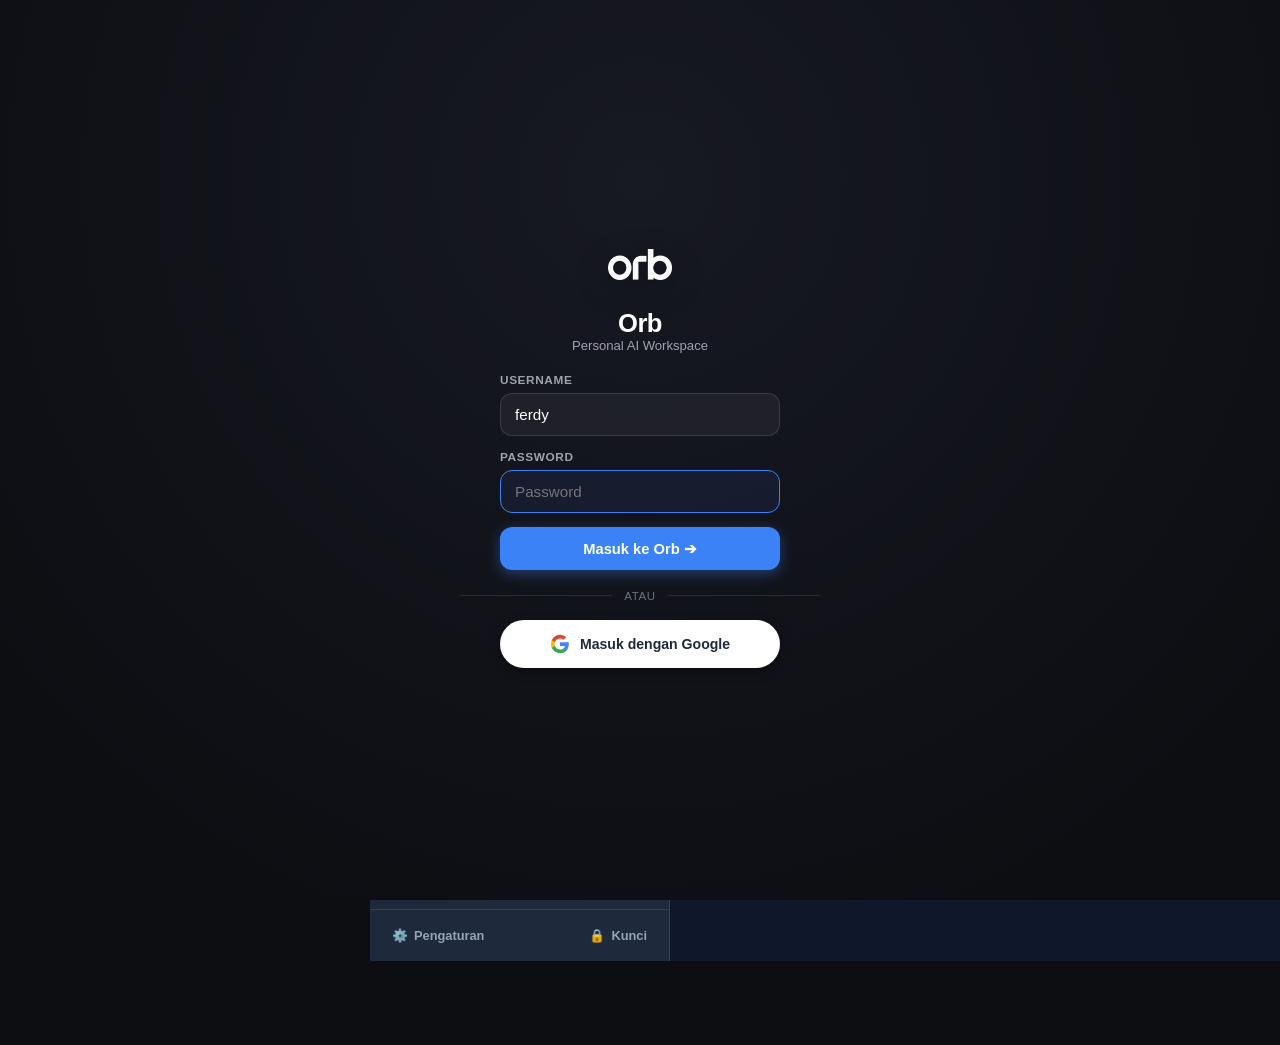
==== commit 3451633e: "feat(ux): total redesign into chat-first personal agent app with Fin and Welly" ====
--- a/frontend/index.html
+++ b/frontend/index.html
@@ -21,10 +21,11 @@
   <link rel="preload" href="./assets/logo_orb.png" as="image" type="image/png" fetchpriority="high">
 
   <!-- Styles -->
-  <link rel="stylesheet" href="./css/styles.css?v=3.3.0">
-  <link rel="stylesheet" href="./css/avatars.css?v=3.3.0">
-  <link rel="stylesheet" href="./css/ai_office.css?v=3.3.0">
-  <link rel="stylesheet" href="./css/dots_bot.css?v=3.3.0">
+  <link rel="stylesheet" href="./css/styles.css?v=4.0.0">
+  <link rel="stylesheet" href="./css/avatars.css?v=4.0.0">
+  <link rel="stylesheet" href="./css/ai_office.css?v=4.0.0">
+  <link rel="stylesheet" href="./css/dots_bot.css?v=4.0.0">
+  <link rel="stylesheet" href="./css/chat_first.css?v=4.0.0">
 
   <!-- Critical View Isolation CSS -->
   <style>
@@ -101,8 +102,155 @@
   <main class="app-main-viewport">
     <div class="app-content-container">
 
-      <!-- ================= PAGE 0: OPENDOTS & GROK BOT VIEW ================= -->
-      <div class="app-page-view active" id="viewDotsBot">
+      <!-- ================= PAGE 0: CHAT-FIRST PERSONAL AGENT APP (FIN & WELLY) ================= -->
+      <div class="app-page-view active" id="viewChatFirstApp">
+        <!-- Backdrop for mobile sidebar drawer -->
+        <div class="orb-chat-backdrop" id="orbChatBackdrop"></div>
+
+        <!-- Left Desktop Sidebar (280-320px) / Mobile Drawer -->
+        <aside class="orb-chat-sidebar" id="orbChatSidebar">
+          <!-- Sidebar Brand Lockup -->
+          <div class="orb-sidebar-brand-row">
+            <div class="orb-brand-logo-group" id="btnOrbSidebarBrandHome" title="Orb AI Workspace">
+              <div class="orb-brand-badge-icon">
+                <img src="./assets/logo_orb.png" alt="Orb" />
+              </div>
+              <span class="orb-brand-name-text">Orb</span>
+            </div>
+            <button class="orb-btn-menu-drawer" id="btnOrbCloseSidebar" title="Tutup Menu">✕</button>
+          </div>
+
+          <!-- Search Agent / Percakapan -->
+          <div class="orb-sidebar-search-box">
+            <div class="orb-search-input-wrap">
+              <span>🔍</span>
+              <input type="text" id="orbSidebarSearchInput" placeholder="Cari agent (Fin, Welly)..." autocomplete="off" />
+            </div>
+          </div>
+
+          <!-- Agent List (Fin and Welly only) -->
+          <div class="orb-agent-list-scroll" id="orbSidebarAgentList">
+            <!-- Fin Row -->
+            <div class="orb-agent-sidebar-row active" data-agent="fin" data-agent-name="Fin">
+              <div class="orb-sidebar-avatar-wrap">
+                <img src="./assets/avatar_fin_360.png" alt="Fin" />
+              </div>
+              <div class="orb-sidebar-info-col">
+                <div class="orb-sidebar-row-head">
+                  <span class="orb-sidebar-agent-name">Fin</span>
+                  <span class="orb-sidebar-time-text">Aktif</span>
+                </div>
+                <div class="orb-sidebar-msg-preview" id="orbSidebarPreview_fin">Pencatatan keuangan & budgeting</div>
+              </div>
+            </div>
+
+            <!-- Welly Row -->
+            <div class="orb-agent-sidebar-row" data-agent="welly" data-agent-name="Welly">
+              <div class="orb-sidebar-avatar-wrap">
+                <img src="./assets/avatar_welly_360.png" alt="Welly" />
+              </div>
+              <div class="orb-sidebar-info-col">
+                <div class="orb-sidebar-row-head">
+                  <span class="orb-sidebar-agent-name">Welly</span>
+                  <span class="orb-sidebar-time-text">Aktif</span>
+                </div>
+                <div class="orb-sidebar-msg-preview" id="orbSidebarPreview_welly">Perencanaan keuangan & investasi</div>
+              </div>
+            </div>
+          </div>
+
+          <!-- Sidebar Footer Settings -->
+          <div class="orb-sidebar-footer">
+            <button class="orb-footer-btn" id="btnOrbSettings">
+              <span>⚙️</span>
+              <span>Pengaturan</span>
+            </button>
+            <button class="orb-footer-btn" id="btnOrbLock">
+              <span>🔒</span>
+              <span>Kunci</span>
+            </button>
+          </div>
+        </aside>
+
+        <!-- Center Conversation Workspace -->
+        <section class="orb-conversation-workspace">
+          <!-- Mobile Header Bar -->
+          <header class="orb-mobile-header">
+            <div class="orb-mobile-left">
+              <button class="orb-btn-menu-drawer" id="btnOrbOpenDrawer" title="Buka Menu Agent">☰</button>
+              <span id="orbMobileHeaderTitle" style="font-size: 0.92rem; font-weight: 700; color: var(--orb-text-main);">Fin • Pencatatan keuangan</span>
+            </div>
+            <div style="display: flex; gap: 8px; align-items: center;">
+              <button class="orb-btn-menu-drawer" id="btnOrbMobileSettings" title="Pengaturan">⚙️</button>
+            </div>
+          </header>
+
+          <!-- Mobile Stories-Style Agent Switcher -->
+          <div class="orb-stories-switcher-wrap" id="orbStoriesSwitcher">
+            <button class="orb-story-item active" data-agent="fin">
+              <div class="orb-story-ring">
+                <img src="./assets/avatar_fin_360.png" alt="Fin" class="orb-story-avatar" />
+              </div>
+              <span class="orb-story-name">Fin</span>
+            </button>
+            <button class="orb-story-item" data-agent="welly">
+              <div class="orb-story-ring">
+                <img src="./assets/avatar_welly_360.png" alt="Welly" class="orb-story-avatar" />
+              </div>
+              <span class="orb-story-name">Welly</span>
+            </button>
+          </div>
+
+          <!-- Desktop Agent Topbar -->
+          <header class="orb-chat-topbar">
+            <div class="orb-agent-header-info">
+              <img src="./assets/avatar_fin_360.png" alt="Fin" class="orb-agent-header-avatar" id="orbTopAgentAvatar" />
+              <div class="orb-agent-header-text">
+                <h1 id="orbTopAgentName">Fin</h1>
+                <p id="orbTopAgentRole">Pencatatan keuangan & budgeting</p>
+              </div>
+            </div>
+            <div class="orb-topbar-actions">
+              <button class="orb-toolbar-btn" id="btnOrbClearHistory" title="Bersihkan riwayat percakapan" style="font-size: 0.74rem; padding: 4px 10px;">
+                <span>🗑️</span>
+                <span>Bersihkan Chat</span>
+              </button>
+            </div>
+          </header>
+
+          <!-- Contextual Action Toolbar Bar -->
+          <div class="orb-action-toolbar-bar" id="orbActionToolbarBar">
+            <!-- Dynamically populated by ChatFirstManager.renderActionToolbar -->
+          </div>
+
+          <!-- Scrollable Chat Timeline -->
+          <div class="orb-chat-timeline" id="orbChatTimeline">
+            <!-- Dynamically rendered messages, rich cards, draft confirmations -->
+          </div>
+
+          <!-- Message Composer -->
+          <div class="orb-chat-composer-wrap">
+            <div class="orb-composer-box">
+              <textarea id="orbComposerTextarea" class="orb-composer-textarea" rows="1" placeholder="Tulis pesan atau ketik: 'Catat makan siang 35000'..."></textarea>
+              <button class="orb-btn-send" id="btnOrbSendMessage" title="Kirim Pesan">➔</button>
+            </div>
+          </div>
+        </section>
+
+        <!-- Right Optional Detail Sidepanel (Desktop Slide-in / Mobile Sheet) -->
+        <aside class="orb-detail-sidepanel" id="orbDetailSidepanel">
+          <div class="orb-panel-head">
+            <h2 id="orbPanelTitle">Detail</h2>
+            <button class="orb-btn-close-panel" id="btnOrbClosePanel" title="Tutup Panel">✕</button>
+          </div>
+          <div class="orb-panel-body-scroll" id="orbPanelBodyScroll">
+            <!-- Dynamic panel content (Dashboard stats, Tambah Log form, Portfolio, etc.) -->
+          </div>
+        </aside>
+      </div>
+
+      <!-- ================= PAGE 0B: OPENDOTS & GROK BOT VIEW (FALLBACK) ================= -->
+      <div class="app-page-view" id="viewDotsBot">
         <!-- Sidebar Drawer Backdrop (for mobile) -->
         <div class="dots-sidebar-backdrop" id="dotsSidebarBackdrop"></div>
 
@@ -845,14 +993,16 @@
   </div>
 
   <!-- Scripts with cache-busting version parameter -->
-  <script src="./js/api.js?v=3.3.0"></script>
-  <script src="./js/auth.js?v=3.3.0"></script>
-  <script src="./js/avatars.js?v=3.3.0"></script>
-  <script src="./js/bento.js?v=3.3.0"></script>
-  <script src="./js/fin_workspace.js?v=3.3.0"></script>
-  <script src="./js/welly_workspace.js?v=3.3.0"></script>
-  <script src="./js/dots_bot.js?v=3.3.0"></script>
-  <script src="./js/app.js?v=3.3.0"></script>
+  <script src="./js/api.js?v=4.0.0"></script>
+  <script src="./js/auth.js?v=4.0.0"></script>
+  <script src="./js/avatars.js?v=4.0.0"></script>
+  <script src="./js/bento.js?v=4.0.0"></script>
+  <script src="./js/fin_workspace.js?v=4.0.0"></script>
+  <script src="./js/welly_workspace.js?v=4.0.0"></script>
+  <script src="./js/dots_bot.js?v=4.0.0"></script>
+  <script src="./js/agent_registry.js?v=4.0.0"></script>
+  <script src="./js/chat_first.js?v=4.0.0"></script>
+  <script src="./js/app.js?v=4.0.0"></script>
 
   <!-- Modal close event handler -->
   <script>
@@ -871,7 +1021,7 @@
     if ('caches' in window) {
       caches.keys().then((names) => {
         for (const name of names) {
-          if (name !== 'orb-dots-bot-v3.3.0') {
+          if (name !== 'orb-chat-first-v4.0.0') {
             caches.delete(name);
           }
         }
@@ -880,7 +1030,7 @@
 
     if ('serviceWorker' in navigator) {
       window.addEventListener('load', () => {
-        navigator.serviceWorker.register('./sw.js?v=3.3.0')
+        navigator.serviceWorker.register('./sw.js?v=4.0.0')
           .then((registration) => {
             registration.update();
           })
--- a/frontend/css/chat_first.css
+++ b/frontend/css/chat_first.css
@@ -0,0 +1,1005 @@
+/* ==========================================================================
+   ORB - CHAT-FIRST PERSONAL AGENT APPLICATION
+   Information Architecture: Chat as Core + Contextual Toolbars + Side Panel
+   ========================================================================== */
+
+:root {
+  --orb-bg-app: #F8FAFC;
+  --orb-bg-sidebar: #FFFFFF;
+  --orb-bg-chat: #F8FAFC;
+  --orb-bg-card: #FFFFFF;
+  --orb-bg-panel: #FFFFFF;
+  --orb-bg-user-bubble: #1E293B;
+  --orb-text-user-bubble: #FFFFFF;
+  --orb-bg-agent-bubble: #FFFFFF;
+  --orb-text-agent-bubble: #0F172A;
+  --orb-border: #E2E8F0;
+  --orb-border-focus: #3B82F6;
+  --orb-text-main: #0F172A;
+  --orb-text-muted: #64748B;
+  --orb-text-dim: #94A3B8;
+  --orb-fin-color: #10B981;
+  --orb-welly-color: #3B82F6;
+  --orb-shadow-sm: 0 1px 3px rgba(0, 0, 0, 0.04);
+  --orb-shadow-md: 0 4px 14px rgba(0, 0, 0, 0.06);
+  --orb-shadow-lg: 0 10px 30px rgba(0, 0, 0, 0.1);
+  --orb-radius-sm: 8px;
+  --orb-radius-md: 14px;
+  --orb-radius-lg: 20px;
+}
+
+[data-theme="dark"] {
+  --orb-bg-app: #0F172A;
+  --orb-bg-sidebar: #1E293B;
+  --orb-bg-chat: #0F172A;
+  --orb-bg-card: #1E293B;
+  --orb-bg-panel: #1E293B;
+  --orb-bg-user-bubble: #3B82F6;
+  --orb-text-user-bubble: #FFFFFF;
+  --orb-bg-agent-bubble: #1E293B;
+  --orb-text-agent-bubble: #F1F5F9;
+  --orb-border: #334155;
+  --orb-border-focus: #60A5FA;
+  --orb-text-main: #F1F5F9;
+  --orb-text-muted: #94A3B8;
+  --orb-text-dim: #64748B;
+}
+
+/* Base Body Override */
+body.orb-chat-first-mode {
+  background-color: var(--orb-bg-app);
+  color: var(--orb-text-main);
+  overflow: hidden;
+  height: 100vh;
+  height: 100dvh;
+}
+
+body.orb-chat-first-mode .app-main-viewport,
+body.orb-chat-first-mode .app-content-container {
+  width: 100% !important;
+  max-width: 100% !important;
+  height: 100% !important;
+  padding: 0 !important;
+  margin: 0 !important;
+  overflow: hidden !important;
+}
+
+/* ==========================================================================
+   1. MAIN DESKTOP SHELL (SIDEBAR + CHAT + RIGHT DETAIL PANEL)
+   ========================================================================== */
+#viewChatFirstApp {
+  display: flex;
+  width: 100vw;
+  height: 100vh;
+  height: 100dvh;
+  overflow: hidden;
+  position: relative;
+  background: var(--orb-bg-app);
+}
+
+/* Backdrop overlay for mobile drawer */
+.orb-chat-backdrop {
+  display: none;
+  position: fixed;
+  inset: 0;
+  background: rgba(15, 23, 42, 0.4);
+  backdrop-filter: blur(2px);
+  z-index: 35;
+}
+
+.orb-chat-backdrop.active {
+  display: block;
+}
+
+/* --- A. SIDEBAR KIRI (280px - 320px) --- */
+.orb-chat-sidebar {
+  width: 300px;
+  background: var(--orb-bg-sidebar);
+  border-right: 1px solid var(--orb-border);
+  display: flex;
+  flex-direction: column;
+  flex-shrink: 0;
+  height: 100%;
+  z-index: 40;
+  transition: transform 0.25s cubic-bezier(0.4, 0, 0.2, 1);
+}
+
+.orb-sidebar-brand-row {
+  padding: 16px 18px 12px;
+  display: flex;
+  align-items: center;
+  justify-content: space-between;
+  border-bottom: 1px solid var(--orb-border);
+}
+
+.orb-brand-logo-group {
+  display: flex;
+  align-items: center;
+  gap: 10px;
+  cursor: pointer;
+}
+
+.orb-brand-badge-icon {
+  width: 32px;
+  height: 32px;
+  border-radius: 9px;
+  background: linear-gradient(135deg, #06B6D4, #3B82F6);
+  display: flex;
+  align-items: center;
+  justify-content: center;
+  box-shadow: 0 2px 8px rgba(59, 130, 246, 0.25);
+}
+
+.orb-brand-badge-icon img {
+  width: 20px;
+  height: 20px;
+  object-fit: contain;
+}
+
+.orb-brand-name-text {
+  font-size: 1.15rem;
+  font-weight: 800;
+  letter-spacing: -0.02em;
+  color: var(--orb-text-main);
+}
+
+.orb-sidebar-search-box {
+  padding: 10px 14px;
+}
+
+.orb-search-input-wrap {
+  display: flex;
+  align-items: center;
+  gap: 8px;
+  background: var(--orb-bg-app);
+  border: 1px solid var(--orb-border);
+  border-radius: 10px;
+  padding: 7px 12px;
+}
+
+.orb-search-input-wrap input {
+  background: transparent;
+  border: none;
+  outline: none;
+  width: 100%;
+  font-size: 0.82rem;
+  color: var(--orb-text-main);
+}
+
+.orb-search-input-wrap input::placeholder {
+  color: var(--orb-text-dim);
+}
+
+.orb-agent-list-scroll {
+  flex: 1;
+  overflow-y: auto;
+  padding: 8px 10px;
+  display: flex;
+  flex-direction: column;
+  gap: 4px;
+}
+
+.orb-agent-list-scroll::-webkit-scrollbar {
+  width: 4px;
+}
+.orb-agent-list-scroll::-webkit-scrollbar-thumb {
+  background: var(--orb-border);
+  border-radius: 4px;
+}
+
+.orb-agent-sidebar-row {
+  display: flex;
+  align-items: center;
+  gap: 12px;
+  padding: 10px 12px;
+  border-radius: 12px;
+  cursor: pointer;
+  transition: all 0.15s ease;
+  user-select: none;
+  border: 1px solid transparent;
+}
+
+.orb-agent-sidebar-row:hover {
+  background: rgba(0, 0, 0, 0.025);
+}
+
+.orb-agent-sidebar-row.active {
+  background: #EFF6FF;
+  border-color: #BFDBFE;
+}
+
+[data-theme="dark"] .orb-agent-sidebar-row.active {
+  background: rgba(59, 130, 246, 0.15);
+  border-color: rgba(59, 130, 246, 0.3);
+}
+
+.orb-sidebar-avatar-wrap {
+  width: 44px;
+  height: 44px;
+  border-radius: 50%;
+  background: var(--orb-bg-app);
+  border: 1.5px solid var(--orb-border);
+  display: flex;
+  align-items: center;
+  justify-content: center;
+  flex-shrink: 0;
+  overflow: hidden;
+}
+
+.orb-sidebar-avatar-wrap img {
+  width: 100%;
+  height: 100%;
+  object-fit: cover;
+}
+
+.orb-sidebar-info-col {
+  flex: 1;
+  min-width: 0;
+}
+
+.orb-sidebar-row-head {
+  display: flex;
+  align-items: center;
+  justify-content: space-between;
+  margin-bottom: 2px;
+}
+
+.orb-sidebar-agent-name {
+  font-size: 0.92rem;
+  font-weight: 700;
+  color: var(--orb-text-main);
+}
+
+.orb-sidebar-time-text {
+  font-size: 0.7rem;
+  color: var(--orb-text-dim);
+}
+
+.orb-sidebar-msg-preview {
+  font-size: 0.78rem;
+  color: var(--orb-text-muted);
+  white-space: nowrap;
+  overflow: hidden;
+  text-overflow: ellipsis;
+  line-height: 1.3;
+}
+
+/* Sidebar Footer */
+.orb-sidebar-footer {
+  padding: 12px 14px;
+  border-top: 1px solid var(--orb-border);
+  display: flex;
+  align-items: center;
+  justify-content: space-between;
+}
+
+.orb-footer-btn {
+  background: transparent;
+  border: none;
+  color: var(--orb-text-muted);
+  font-size: 0.8rem;
+  font-weight: 600;
+  cursor: pointer;
+  display: flex;
+  align-items: center;
+  gap: 6px;
+  padding: 6px 8px;
+  border-radius: 8px;
+}
+
+.orb-footer-btn:hover {
+  background: var(--orb-bg-app);
+  color: var(--orb-text-main);
+}
+
+/* ==========================================================================
+   2. CONVERSATION WORKSPACE (CENTER)
+   ========================================================================== */
+.orb-conversation-workspace {
+  flex: 1;
+  display: flex;
+  flex-direction: column;
+  height: 100%;
+  min-width: 0;
+  background: var(--orb-bg-chat);
+  position: relative;
+}
+
+/* Mobile Top Bar (Clean & Compact) */
+.orb-mobile-header {
+  display: none;
+  height: 52px;
+  padding: 0 14px;
+  background: var(--orb-bg-sidebar);
+  border-bottom: 1px solid var(--orb-border);
+  align-items: center;
+  justify-content: space-between;
+  flex-shrink: 0;
+  z-index: 30;
+}
+
+.orb-mobile-left {
+  display: flex;
+  align-items: center;
+  gap: 10px;
+}
+
+.orb-btn-menu-drawer {
+  background: transparent;
+  border: none;
+  color: var(--orb-text-muted);
+  font-size: 1.25rem;
+  cursor: pointer;
+  padding: 6px;
+}
+
+/* Stories-Style Agent Switcher (Mobile & Compact) */
+.orb-stories-switcher-wrap {
+  display: none;
+  background: var(--orb-bg-sidebar);
+  border-bottom: 1px solid var(--orb-border);
+  padding: 8px 14px;
+  overflow-x: auto;
+  gap: 16px;
+  flex-shrink: 0;
+  -webkit-overflow-scrolling: touch;
+}
+
+.orb-stories-switcher-wrap::-webkit-scrollbar {
+  display: none;
+}
+
+.orb-story-item {
+  display: flex;
+  flex-direction: column;
+  align-items: center;
+  gap: 4px;
+  cursor: pointer;
+  flex-shrink: 0;
+  background: transparent;
+  border: none;
+}
+
+.orb-story-ring {
+  width: 48px;
+  height: 48px;
+  border-radius: 50%;
+  padding: 2px;
+  background: transparent;
+  border: 2px solid transparent;
+  transition: all 0.2s ease;
+  display: flex;
+  align-items: center;
+  justify-content: center;
+}
+
+.orb-story-item.active .orb-story-ring {
+  border-color: #3B82F6;
+  box-shadow: 0 0 0 2px rgba(59, 130, 246, 0.2);
+}
+
+.orb-story-item[data-agent="fin"].active .orb-story-ring {
+  border-color: #10B981;
+  box-shadow: 0 0 0 2px rgba(16, 185, 129, 0.2);
+}
+
+.orb-story-avatar {
+  width: 100%;
+  height: 100%;
+  border-radius: 50%;
+  object-fit: cover;
+  background: var(--orb-bg-app);
+}
+
+.orb-story-name {
+  font-size: 0.72rem;
+  font-weight: 600;
+  color: var(--orb-text-muted);
+}
+
+.orb-story-item.active .orb-story-name {
+  color: var(--orb-text-main);
+  font-weight: 700;
+}
+
+/* Desktop Agent Topbar */
+.orb-chat-topbar {
+  padding: 12px 20px;
+  background: var(--orb-bg-sidebar);
+  border-bottom: 1px solid var(--orb-border);
+  display: flex;
+  align-items: center;
+  justify-content: space-between;
+  flex-shrink: 0;
+}
+
+.orb-agent-header-info {
+  display: flex;
+  align-items: center;
+  gap: 12px;
+}
+
+.orb-agent-header-avatar {
+  width: 38px;
+  height: 38px;
+  border-radius: 50%;
+  object-fit: cover;
+  border: 1px solid var(--orb-border);
+}
+
+.orb-agent-header-text h1 {
+  font-size: 1.05rem;
+  font-weight: 800;
+  color: var(--orb-text-main);
+  line-height: 1.2;
+}
+
+.orb-agent-header-text p {
+  font-size: 0.76rem;
+  color: var(--orb-text-muted);
+}
+
+/* Contextual Action Toolbar (Under Agent Header) */
+.orb-action-toolbar-bar {
+  padding: 8px 20px;
+  background: var(--orb-bg-sidebar);
+  border-bottom: 1px solid var(--orb-border);
+  display: flex;
+  align-items: center;
+  gap: 8px;
+  overflow-x: auto;
+  flex-shrink: 0;
+  -webkit-overflow-scrolling: touch;
+}
+
+.orb-action-toolbar-bar::-webkit-scrollbar {
+  display: none;
+}
+
+.orb-toolbar-btn {
+  display: inline-flex;
+  align-items: center;
+  gap: 6px;
+  padding: 6px 14px;
+  border-radius: 99px;
+  background: var(--orb-bg-app);
+  border: 1px solid var(--orb-border);
+  color: var(--orb-text-main);
+  font-size: 0.8rem;
+  font-weight: 600;
+  cursor: pointer;
+  white-space: nowrap;
+  transition: all 0.15s ease;
+}
+
+.orb-toolbar-btn:hover {
+  background: #E2E8F0;
+  border-color: #CBD5E1;
+}
+
+[data-theme="dark"] .orb-toolbar-btn:hover {
+  background: #334155;
+}
+
+.orb-toolbar-btn.primary {
+  background: #10B981;
+  color: #FFFFFF;
+  border-color: #10B981;
+}
+
+.orb-toolbar-btn.primary:hover {
+  background: #059669;
+}
+
+.orb-toolbar-btn.primary.welly-theme {
+  background: #3B82F6;
+  border-color: #3B82F6;
+}
+
+.orb-toolbar-btn.primary.welly-theme:hover {
+  background: #2563EB;
+}
+
+/* More Dropdown Menu */
+.orb-more-dropdown-menu {
+  display: none;
+  position: absolute;
+  top: 100%;
+  left: 0;
+  background: var(--orb-bg-card);
+  border: 1px solid var(--orb-border);
+  border-radius: 12px;
+  box-shadow: var(--orb-shadow-lg);
+  padding: 6px 0;
+  min-width: 200px;
+  z-index: 100;
+}
+
+.orb-more-dropdown-menu.active {
+  display: block;
+}
+
+.orb-dropdown-item {
+  display: flex;
+  align-items: center;
+  gap: 10px;
+  padding: 9px 16px;
+  font-size: 0.82rem;
+  color: var(--orb-text-main);
+  cursor: pointer;
+  background: transparent;
+  border: none;
+  width: 100%;
+  text-align: left;
+}
+
+.orb-dropdown-item:hover {
+  background: rgba(0, 0, 0, 0.04);
+}
+
+/* ==========================================================================
+   3. CHAT TIMELINE (SCROLLABLE MESSAGE STREAM)
+   ========================================================================== */
+.orb-chat-timeline {
+  flex: 1;
+  overflow-y: auto;
+  padding: 20px;
+  display: flex;
+  flex-direction: column;
+  gap: 16px;
+}
+
+.orb-chat-timeline::-webkit-scrollbar {
+  width: 6px;
+}
+.orb-chat-timeline::-webkit-scrollbar-thumb {
+  background: var(--orb-border);
+  border-radius: 6px;
+}
+
+/* Message Rows */
+.orb-msg-row {
+  display: flex;
+  gap: 12px;
+  align-items: flex-start;
+  max-width: 760px;
+  width: 100%;
+  margin: 0 auto;
+}
+
+.orb-msg-row.user {
+  justify-content: flex-end;
+}
+
+.orb-msg-row.agent {
+  justify-content: flex-start;
+}
+
+.orb-msg-avatar {
+  width: 32px;
+  height: 32px;
+  border-radius: 50%;
+  object-fit: cover;
+  flex-shrink: 0;
+  border: 1px solid var(--orb-border);
+}
+
+.orb-msg-bubble-wrap {
+  max-width: 78%;
+  display: flex;
+  flex-direction: column;
+}
+
+.orb-msg-bubble {
+  padding: 12px 16px;
+  border-radius: 18px;
+  font-size: 0.9rem;
+  line-height: 1.55;
+  word-break: break-word;
+}
+
+.orb-msg-row.user .orb-msg-bubble {
+  background: var(--orb-bg-user-bubble);
+  color: var(--orb-text-user-bubble);
+  border-bottom-right-radius: 4px;
+}
+
+.orb-msg-row.agent .orb-msg-bubble {
+  background: var(--orb-bg-agent-bubble);
+  color: var(--orb-text-agent-bubble);
+  border: 1px solid var(--orb-border);
+  border-bottom-left-radius: 4px;
+  box-shadow: var(--orb-shadow-sm);
+}
+
+.orb-msg-time {
+  font-size: 0.68rem;
+  color: var(--orb-text-dim);
+  margin-top: 4px;
+  padding: 0 4px;
+}
+.orb-msg-row.user .orb-msg-time {
+  text-align: right;
+}
+
+/* ==========================================================================
+   4. RICH STRUCTURED CARDS (TRANSACTION RESULT, DRAFT, JOINT REVIEW)
+   ========================================================================== */
+.orb-rich-card {
+  background: var(--orb-bg-card);
+  border: 1px solid var(--orb-border);
+  border-radius: 16px;
+  padding: 14px 16px;
+  box-shadow: var(--orb-shadow-sm);
+  margin-top: 6px;
+  width: 100%;
+}
+
+.orb-rich-card-head {
+  display: flex;
+  align-items: center;
+  justify-content: space-between;
+  margin-bottom: 8px;
+  padding-bottom: 6px;
+  border-bottom: 1px solid var(--orb-border);
+}
+
+.orb-rich-card-title {
+  font-size: 0.82rem;
+  font-weight: 700;
+  color: var(--orb-text-muted);
+  text-transform: uppercase;
+  letter-spacing: 0.04em;
+}
+
+.orb-rich-badge-success {
+  background: #DCFCE7;
+  color: #15803D;
+  font-size: 0.7rem;
+  font-weight: 700;
+  padding: 2px 8px;
+  border-radius: 99px;
+}
+
+.orb-rich-tx-main {
+  display: flex;
+  align-items: baseline;
+  justify-content: space-between;
+  margin: 6px 0;
+}
+
+.orb-rich-tx-desc {
+  font-size: 0.95rem;
+  font-weight: 700;
+  color: var(--orb-text-main);
+}
+
+.orb-rich-tx-amount {
+  font-size: 1.1rem;
+  font-weight: 800;
+  color: var(--orb-text-main);
+}
+
+.orb-rich-tx-meta {
+  font-size: 0.76rem;
+  color: var(--orb-text-muted);
+  margin-bottom: 10px;
+}
+
+.orb-rich-card-action-btn {
+  background: var(--orb-bg-app);
+  border: 1px solid var(--orb-border);
+  color: var(--orb-text-main);
+  padding: 6px 12px;
+  border-radius: 8px;
+  font-size: 0.78rem;
+  font-weight: 600;
+  cursor: pointer;
+  transition: all 0.15s;
+}
+
+.orb-rich-card-action-btn:hover {
+  background: #E2E8F0;
+}
+
+/* NLP Draft Preview Card (with Confirm / Cancel) */
+.orb-draft-preview-card {
+  border-color: #93C5FD;
+  background: #F0F9FF;
+}
+
+[data-theme="dark"] .orb-draft-preview-card {
+  background: rgba(59, 130, 246, 0.1);
+  border-color: rgba(59, 130, 246, 0.3);
+}
+
+.orb-draft-btn-row {
+  display: flex;
+  gap: 8px;
+  margin-top: 10px;
+}
+
+.orb-btn-confirm-draft {
+  background: #10B981;
+  color: #FFFFFF;
+  border: none;
+  padding: 6px 14px;
+  border-radius: 8px;
+  font-size: 0.8rem;
+  font-weight: 700;
+  cursor: pointer;
+}
+
+.orb-btn-cancel-draft {
+  background: transparent;
+  border: 1px solid var(--orb-border);
+  color: var(--orb-text-muted);
+  padding: 6px 12px;
+  border-radius: 8px;
+  font-size: 0.8rem;
+  cursor: pointer;
+}
+
+/* ==========================================================================
+   5. COMPOSER (BOTTOM CHAT INPUT)
+   ========================================================================== */
+.orb-chat-composer-wrap {
+  padding: 12px 20px 16px;
+  background: var(--orb-bg-sidebar);
+  border-top: 1px solid var(--orb-border);
+  flex-shrink: 0;
+}
+
+.orb-composer-box {
+  max-width: 760px;
+  margin: 0 auto;
+  display: flex;
+  align-items: flex-end;
+  gap: 8px;
+  background: var(--orb-bg-app);
+  border: 1.5px solid var(--orb-border);
+  border-radius: 20px;
+  padding: 8px 12px 8px 16px;
+  transition: border-color 0.15s;
+}
+
+.orb-composer-box:focus-within {
+  border-color: var(--orb-border-focus);
+}
+
+.orb-composer-textarea {
+  flex: 1;
+  background: transparent;
+  border: none;
+  outline: none;
+  resize: none;
+  min-height: 24px;
+  max-height: 120px;
+  font-family: inherit;
+  font-size: 0.9rem;
+  color: var(--orb-text-main);
+  line-height: 1.4;
+  padding: 2px 0;
+}
+
+.orb-composer-textarea::placeholder {
+  color: var(--orb-text-dim);
+}
+
+.orb-btn-send {
+  width: 34px;
+  height: 34px;
+  border-radius: 50%;
+  background: #3B82F6;
+  border: none;
+  color: #FFFFFF;
+  font-size: 1.1rem;
+  display: flex;
+  align-items: center;
+  justify-content: center;
+  cursor: pointer;
+  transition: all 0.15s;
+  flex-shrink: 0;
+}
+
+.orb-btn-send:hover {
+  background: #2563EB;
+  transform: scale(1.05);
+}
+
+/* ==========================================================================
+   6. OPTIONAL DETAIL PANEL (DESKTOP RIGHT PANEL / MOBILE SHEET)
+   ========================================================================== */
+.orb-detail-sidepanel {
+  display: none;
+  width: 440px;
+  background: var(--orb-bg-panel);
+  border-left: 1px solid var(--orb-border);
+  flex-direction: column;
+  height: 100%;
+  flex-shrink: 0;
+  z-index: 50;
+  box-shadow: -4px 0 20px rgba(0, 0, 0, 0.04);
+}
+
+.orb-detail-sidepanel.open {
+  display: flex;
+  animation: slidePanelIn 0.2s cubic-bezier(0.16, 1, 0.3, 1);
+}
+
+@keyframes slidePanelIn {
+  from { transform: translateX(100%); }
+  to { transform: translateX(0); }
+}
+
+.orb-panel-head {
+  padding: 16px 20px;
+  border-bottom: 1px solid var(--orb-border);
+  display: flex;
+  align-items: center;
+  justify-content: space-between;
+}
+
+.orb-panel-head h2 {
+  font-size: 1.05rem;
+  font-weight: 800;
+  color: var(--orb-text-main);
+}
+
+.orb-btn-close-panel {
+  width: 28px;
+  height: 28px;
+  border-radius: 50%;
+  background: var(--orb-bg-app);
+  border: 1px solid var(--orb-border);
+  color: var(--orb-text-muted);
+  font-size: 0.9rem;
+  display: flex;
+  align-items: center;
+  justify-content: center;
+  cursor: pointer;
+}
+
+.orb-btn-close-panel:hover {
+  background: #E2E8F0;
+  color: var(--orb-text-main);
+}
+
+.orb-panel-body-scroll {
+  flex: 1;
+  overflow-y: auto;
+  padding: 20px;
+  display: flex;
+  flex-direction: column;
+  gap: 16px;
+}
+
+/* ==========================================================================
+   7. DASHBOARD WIDGETS (INSIDE PANEL)
+   ========================================================================== */
+.orb-dash-stat-grid {
+  display: grid;
+  grid-template-columns: 1fr 1fr;
+  gap: 12px;
+}
+
+.orb-dash-stat-card {
+  background: var(--orb-bg-app);
+  border: 1px solid var(--orb-border);
+  border-radius: 12px;
+  padding: 12px;
+}
+
+.orb-dash-stat-label {
+  font-size: 0.74rem;
+  color: var(--orb-text-muted);
+  font-weight: 600;
+}
+
+.orb-dash-stat-val {
+  font-size: 1.05rem;
+  font-weight: 800;
+  color: var(--orb-text-main);
+  margin-top: 4px;
+}
+
+.orb-dash-stat-val.income { color: #10B981; }
+.orb-dash-stat-val.expense { color: #EF4444; }
+
+/* Form Tambah Log Styles */
+.orb-form-group {
+  display: flex;
+  flex-direction: column;
+  gap: 6px;
+  margin-bottom: 12px;
+}
+
+.orb-form-label {
+  font-size: 0.78rem;
+  font-weight: 700;
+  color: var(--orb-text-muted);
+}
+
+.orb-form-input {
+  width: 100%;
+  padding: 9px 12px;
+  border-radius: 10px;
+  background: var(--orb-bg-app);
+  border: 1px solid var(--orb-border);
+  color: var(--orb-text-main);
+  font-size: 0.88rem;
+  outline: none;
+}
+
+.orb-form-input:focus {
+  border-color: #3B82F6;
+}
+
+.orb-btn-submit-form {
+  width: 100%;
+  padding: 12px;
+  border-radius: 10px;
+  background: #10B981;
+  color: #FFFFFF;
+  font-weight: 700;
+  font-size: 0.9rem;
+  border: none;
+  cursor: pointer;
+  margin-top: 8px;
+}
+
+.orb-btn-submit-form:hover {
+  background: #059669;
+}
+
+/* ==========================================================================
+   8. MOBILE RESPONSIVE ADAPTATION (≤ 768px)
+   ========================================================================== */
+@media (max-width: 768px) {
+  .orb-chat-sidebar {
+    position: fixed;
+    top: 0;
+    left: 0;
+    bottom: 0;
+    transform: translateX(-100%);
+    box-shadow: 10px 0 30px rgba(0, 0, 0, 0.2);
+  }
+
+  .orb-chat-sidebar.open {
+    transform: translateX(0);
+  }
+
+  .orb-mobile-header {
+    display: flex;
+  }
+
+  .orb-stories-switcher-wrap {
+    display: flex;
+  }
+
+  .orb-chat-topbar {
+    display: none;
+  }
+
+  .orb-detail-sidepanel {
+    position: fixed;
+    top: 0;
+    left: 0;
+    right: 0;
+    bottom: 0;
+    width: 100%;
+    z-index: 100;
+  }
+
+  .orb-chat-timeline {
+    padding: 14px;
+  }
+
+  .orb-msg-bubble-wrap {
+    max-width: 88%;
+  }
+
+  .orb-chat-composer-wrap {
+    padding: 8px 12px 12px;
+  }
+}
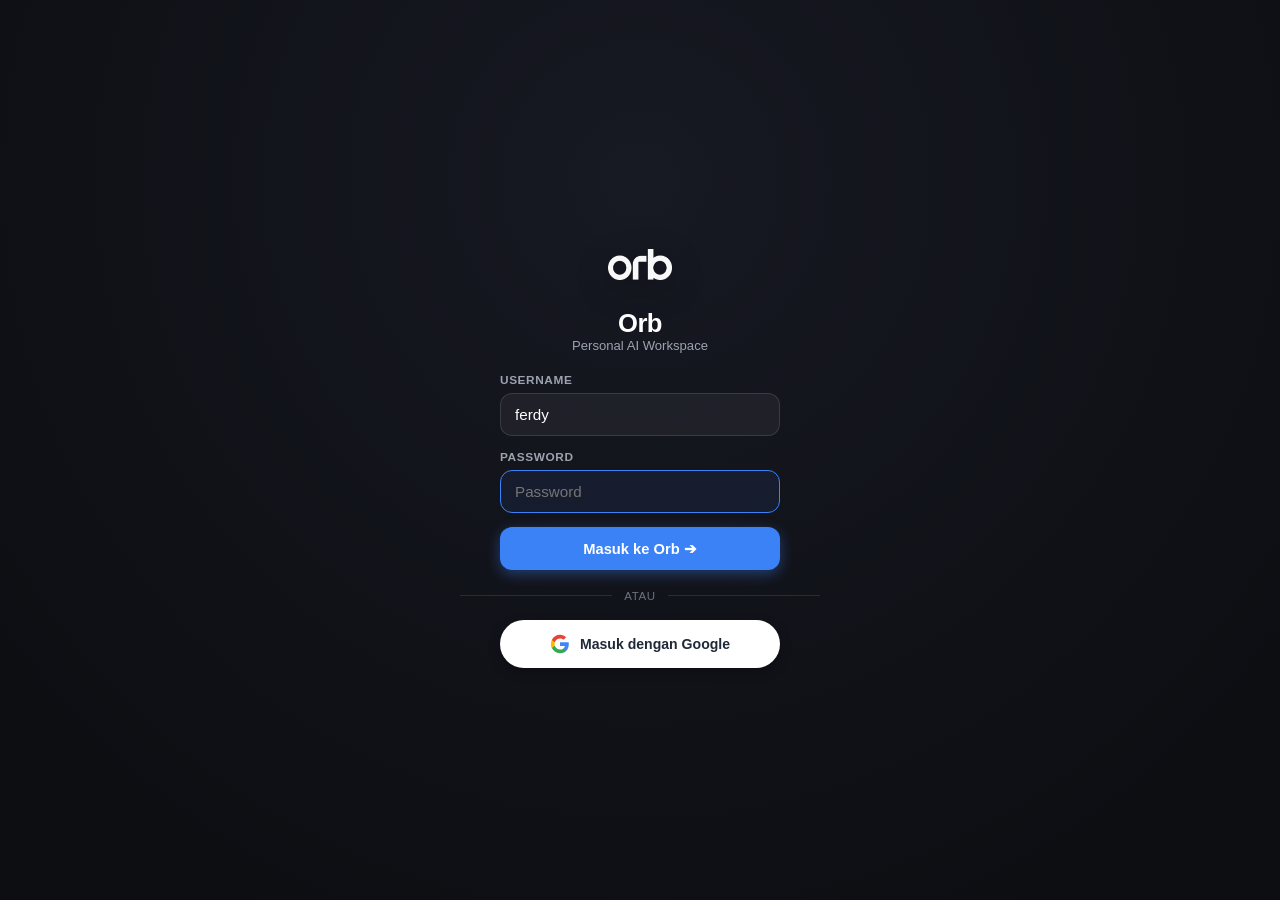
==== commit 1a185a7e: "fix(ux): fix chat-first flex layout visibility, slide-in settings panel and remove office lighting" ====
--- a/frontend/index.html
+++ b/frontend/index.html
@@ -21,19 +21,31 @@
   <link rel="preload" href="./assets/logo_orb.png" as="image" type="image/png" fetchpriority="high">
 
   <!-- Styles -->
-  <link rel="stylesheet" href="./css/styles.css?v=4.0.0">
-  <link rel="stylesheet" href="./css/avatars.css?v=4.0.0">
-  <link rel="stylesheet" href="./css/ai_office.css?v=4.0.0">
-  <link rel="stylesheet" href="./css/dots_bot.css?v=4.0.0">
-  <link rel="stylesheet" href="./css/chat_first.css?v=4.0.0">
+  <link rel="stylesheet" href="./css/styles.css?v=4.1.0">
+  <link rel="stylesheet" href="./css/avatars.css?v=4.1.0">
+  <link rel="stylesheet" href="./css/ai_office.css?v=4.1.0">
+  <link rel="stylesheet" href="./css/dots_bot.css?v=4.1.0">
+  <link rel="stylesheet" href="./css/chat_first.css?v=4.1.0">
 
   <!-- Critical View Isolation CSS -->
   <style>
     .app-page-view:not(.active) { display: none !important; }
-    .app-page-view.active { display: block !important; }
+    .app-page-view.active:not(#viewChatFirstApp) { display: block !important; }
+    #viewChatFirstApp.active,
+    #viewChatFirstApp {
+      display: flex !important;
+      flex-direction: row !important;
+      width: 100% !important;
+      width: 100vw !important;
+      height: 100% !important;
+      height: 100vh !important;
+      height: 100dvh !important;
+      overflow: hidden !important;
+      position: relative !important;
+    }
   </style>
 </head>
-<body class="app-pwa-body">
+<body class="app-pwa-body orb-chat-first-mode">
 
   <!-- ================= CREDENTIAL CHECK / LOGIN SCREEN ================= -->
   <div class="auth-login-screen" id="viewAuthLogin" style="display: none;">
@@ -876,59 +888,37 @@
         </div>
       </div>
 
-      <!-- ================= PAGE 4: SETTINGS VIEW ================= -->
+      <!-- ================= PAGE 4: SETTINGS VIEW (CHAT-FIRST STYLE) ================= -->
       <div class="app-page-view" id="viewSettings" style="display: none;">
-        <div class="page-view-inner">
-          <div class="page-title-row">
-            <div>
-              <h2 class="page-heading">Settings</h2>
-              <p class="page-subheading">Suasana kantor, pencahayaan, dan preferensi</p>
-            </div>
-          </div>
-
-          <!-- Section A: Office Scenery Lighting -->
-          <div class="settings-card-group">
-            <h3 class="settings-group-title">🌅 Pencahayaan Office (Scenery Lighting)</h3>
-            <p class="settings-group-desc">
-              Pencahayaan cozy blurred office mengikuti jam nyata secara otomatis, atau Anda dapat memilih mode manual di bawah ini.
-            </p>
-
-            <div class="lighting-select-grid">
-              <button class="lighting-mode-card active" data-lighting="auto">
-                <span class="lighting-icon">⏱️</span>
-                <span class="lighting-label">Auto (Jam Nyata)</span>
-                <span class="lighting-sub">Mengikuti jam saat ini</span>
-              </button>
-              <button class="lighting-mode-card" data-lighting="morning">
-                <span class="lighting-icon">🌅</span>
-                <span class="lighting-label">Pagi (Terang)</span>
-                <span class="lighting-sub">05:00 - 11:00</span>
-              </button>
-              <button class="lighting-mode-card" data-lighting="noon">
-                <span class="lighting-icon">☀️</span>
-                <span class="lighting-label">Siang (Cerah)</span>
-                <span class="lighting-sub">11:00 - 15:00</span>
-              </button>
-              <button class="lighting-mode-card" data-lighting="evening">
-                <span class="lighting-icon">🌇</span>
-                <span class="lighting-label">Sore (Senja)</span>
-                <span class="lighting-sub">15:00 - 18:30</span>
-              </button>
-              <button class="lighting-mode-card" data-lighting="night">
-                <span class="lighting-icon">🌙</span>
-                <span class="lighting-label">Malam (Redup & Cozy)</span>
-                <span class="lighting-sub">18:30 - 05:00</span>
-              </button>
+        <div class="page-view-inner" style="max-width: 640px; margin: 0 auto; padding: 20px 16px;">
+          <div style="display: flex; align-items: center; justify-content: space-between; margin-bottom: 24px;">
+            <a href="#agents/fin" class="orb-toolbar-btn" style="text-decoration: none;">
+              ← Kembali ke Percakapan
+            </a>
+            <h2 style="font-size: 1.25rem; font-weight: 800; margin: 0; color: var(--orb-text-main);">Pengaturan Orb</h2>
+            <div style="width: 40px;"></div>
+          </div>
+
+          <!-- Section A: User Profile -->
+          <div class="orb-dash-stat-card" style="padding: 16px; margin-bottom: 16px;">
+            <div style="display: flex; align-items: center; gap: 12px;">
+              <div style="width: 48px; height: 48px; border-radius: 50%; background: linear-gradient(135deg, #3B82F6, #10B981); display: flex; align-items: center; justify-content: center; font-size: 1.3rem; color: #FFF; font-weight: 800;">
+                F
+              </div>
+              <div>
+                <div style="font-size: 1.05rem; font-weight: 800; color: var(--orb-text-main);">Ferdy</div>
+                <div style="font-size: 0.78rem; color: #10B981; font-weight: 600;">● Sesi Aktif (PIN Terverifikasi)</div>
+              </div>
             </div>
           </div>
 
           <!-- Section B: Appearance & Theme -->
-          <div class="settings-card-group">
-            <h3 class="settings-group-title">🎨 Tampilan & Tema</h3>
-            <div class="settings-row-item">
+          <div class="orb-dash-stat-card" style="padding: 16px; margin-bottom: 16px;">
+            <h3 style="font-size: 0.92rem; font-weight: 800; color: var(--orb-text-main); margin-bottom: 12px;">🎨 Tampilan & Tema</h3>
+            <div style="display: flex; justify-content: space-between; align-items: center;">
               <div>
-                <div class="settings-item-label">Tema Gelap (Dark Mode)</div>
-                <div class="settings-item-sub">Palet warna hitam minimalis OLED</div>
+                <div style="font-size: 0.88rem; font-weight: 700; color: var(--orb-text-main);">Tema Gelap (Dark Mode)</div>
+                <div style="font-size: 0.76rem; color: var(--orb-text-muted);">Palet warna kontras minimalis</div>
               </div>
               <button class="toggle-pill-switch active" id="settingsThemeToggle">
                 <span class="toggle-thumb"></span>
@@ -936,23 +926,37 @@
             </div>
           </div>
 
-          <!-- Section C: System Information & Security -->
-          <div class="settings-card-group">
-            <h3 class="settings-group-title">ℹ️ Informasi Sistem</h3>
-            <div class="settings-info-box">
-              <div><strong>Aplikasi:</strong> Orb Personal Finance & Wealth Workspace</div>
-              <div><strong>Active Agents:</strong> Fin (Finance) & Welly (Wealth)</div>
-              <div><strong>Arsitektur:</strong> Pure Integer IDR & Structured Snapshot (fin.snapshot.v1)</div>
-              <div><strong>Status Autentikasi:</strong> Terproteksi PIN (1607) & Google</div>
-            </div>
-
-            <div style="margin-top: 14px;">
-              <button class="brief-action-btn" id="btnSettingsLogout" style="width: 100%; background: rgba(239, 68, 68, 0.15); border: 1px solid rgba(239, 68, 68, 0.3); color: #F87171; font-weight: 700; padding: 12px; border-radius: 12px; cursor: pointer;">
-                🔒 Kunci Sesi / Keluar
+          <!-- Section C: AI Engine -->
+          <div class="orb-dash-stat-card" style="padding: 16px; margin-bottom: 16px;">
+            <h3 style="font-size: 0.92rem; font-weight: 800; color: var(--orb-text-main); margin-bottom: 8px;">🤖 AI Engine & Model</h3>
+            <p style="font-size: 0.8rem; color: var(--orb-text-muted); line-height: 1.5; margin-bottom: 12px;">
+              Engine percakapan Fin & Welly menggunakan integrasi Google Gemini dan aturan pencatatan keuangan IDR murni.
+            </p>
+            <div style="display: flex; align-items: center; justify-content: space-between; padding: 10px 14px; background: var(--orb-bg-app); border-radius: 10px; border: 1px solid var(--orb-border);">
+              <span style="font-size: 0.82rem; font-weight: 600; color: var(--orb-text-main);">Status Server API</span>
+              <span style="font-size: 0.78rem; font-weight: 700; color: #10B981;">Online & Siap</span>
+            </div>
+          </div>
+
+          <!-- Section D: Conversation History Management -->
+          <div class="orb-dash-stat-card" style="padding: 16px; margin-bottom: 16px;">
+            <h3 style="font-size: 0.92rem; font-weight: 800; color: var(--orb-text-main); margin-bottom: 12px;">💬 Riwayat Percakapan</h3>
+            <div style="display: flex; flex-direction: column; gap: 8px;">
+              <button class="orb-rich-card-action-btn" id="btnPageResetFinChat" style="text-align: left; padding: 10px 14px;">
+                🗑️ Bersihkan Riwayat Chat Fin
               </button>
-            </div>
-          </div>
-
+              <button class="orb-rich-card-action-btn" id="btnPageResetWellyChat" style="text-align: left; padding: 10px 14px;">
+                🗑️ Bersihkan Riwayat Chat Welly
+              </button>
+            </div>
+          </div>
+
+          <!-- Section E: Security & Logout -->
+          <div style="margin-top: 14px;">
+            <button class="brief-action-btn" id="btnSettingsLogout" style="width: 100%; background: rgba(239, 68, 68, 0.15); border: 1px solid rgba(239, 68, 68, 0.3); color: #F87171; font-weight: 700; padding: 12px; border-radius: 12px; cursor: pointer;">
+              🔒 Kunci Sesi / Keluar
+            </button>
+          </div>
         </div>
       </div>
 
@@ -993,16 +997,16 @@
   </div>
 
   <!-- Scripts with cache-busting version parameter -->
-  <script src="./js/api.js?v=4.0.0"></script>
-  <script src="./js/auth.js?v=4.0.0"></script>
-  <script src="./js/avatars.js?v=4.0.0"></script>
-  <script src="./js/bento.js?v=4.0.0"></script>
-  <script src="./js/fin_workspace.js?v=4.0.0"></script>
-  <script src="./js/welly_workspace.js?v=4.0.0"></script>
-  <script src="./js/dots_bot.js?v=4.0.0"></script>
-  <script src="./js/agent_registry.js?v=4.0.0"></script>
-  <script src="./js/chat_first.js?v=4.0.0"></script>
-  <script src="./js/app.js?v=4.0.0"></script>
+  <script src="./js/api.js?v=4.1.0"></script>
+  <script src="./js/auth.js?v=4.1.0"></script>
+  <script src="./js/avatars.js?v=4.1.0"></script>
+  <script src="./js/bento.js?v=4.1.0"></script>
+  <script src="./js/fin_workspace.js?v=4.1.0"></script>
+  <script src="./js/welly_workspace.js?v=4.1.0"></script>
+  <script src="./js/dots_bot.js?v=4.1.0"></script>
+  <script src="./js/agent_registry.js?v=4.1.0"></script>
+  <script src="./js/chat_first.js?v=4.1.0"></script>
+  <script src="./js/app.js?v=4.1.0"></script>
 
   <!-- Modal close event handler -->
   <script>
@@ -1021,7 +1025,7 @@
     if ('caches' in window) {
       caches.keys().then((names) => {
         for (const name of names) {
-          if (name !== 'orb-chat-first-v4.0.0') {
+          if (name !== 'orb-chat-first-v4.1.0') {
             caches.delete(name);
           }
         }
@@ -1030,7 +1034,7 @@
 
     if ('serviceWorker' in navigator) {
       window.addEventListener('load', () => {
-        navigator.serviceWorker.register('./sw.js?v=4.0.0')
+        navigator.serviceWorker.register('./sw.js?v=4.1.0')
           .then((registration) => {
             registration.update();
           })
--- a/frontend/css/styles.css
+++ b/frontend/css/styles.css
@@ -246,7 +246,7 @@
   animation: viewFadeIn 0.22s ease-out forwards;
 }
 
-.app-page-view.active {
+.app-page-view.active:not(#viewChatFirstApp) {
   display: block !important;
 }
 
--- a/frontend/css/chat_first.css
+++ b/frontend/css/chat_first.css
@@ -58,22 +58,32 @@
 body.orb-chat-first-mode .app-content-container {
   width: 100% !important;
   max-width: 100% !important;
-  height: 100% !important;
+  height: 100vh !important;
+  height: 100dvh !important;
   padding: 0 !important;
   margin: 0 !important;
   overflow: hidden !important;
+  display: flex !important;
+  flex-direction: column !important;
+}
+
+body.orb-chat-first-mode #appTopHeader,
+body.orb-chat-first-mode #appBottomNavBar {
+  display: none !important;
 }
 
 /* ==========================================================================
    1. MAIN DESKTOP SHELL (SIDEBAR + CHAT + RIGHT DETAIL PANEL)
    ========================================================================== */
+#viewChatFirstApp.active,
 #viewChatFirstApp {
-  display: flex;
-  width: 100vw;
-  height: 100vh;
-  height: 100dvh;
-  overflow: hidden;
-  position: relative;
+  display: flex !important;
+  flex-direction: row !important;
+  width: 100vw !important;
+  height: 100vh !important;
+  height: 100dvh !important;
+  overflow: hidden !important;
+  position: relative !important;
   background: var(--orb-bg-app);
 }
 
@@ -91,6 +101,13 @@
   display: block;
 }
 
+/* Close button on sidebar only appears on mobile drawer */
+@media (min-width: 769px) {
+  #btnOrbCloseSidebar {
+    display: none !important;
+  }
+}
+
 /* --- A. SIDEBAR KIRI (280px - 320px) --- */
 .orb-chat-sidebar {
   width: 300px;
@@ -296,13 +313,14 @@
    2. CONVERSATION WORKSPACE (CENTER)
    ========================================================================== */
 .orb-conversation-workspace {
-  flex: 1;
-  display: flex;
-  flex-direction: column;
-  height: 100%;
-  min-width: 0;
-  background: var(--orb-bg-chat);
-  position: relative;
+  flex: 1 1 0% !important;
+  display: flex !important;
+  flex-direction: column !important;
+  height: 100% !important;
+  min-width: 0 !important;
+  background: var(--orb-bg-chat) !important;
+  position: relative !important;
+  overflow: hidden !important;
 }
 
 /* Mobile Top Bar (Clean & Compact) */
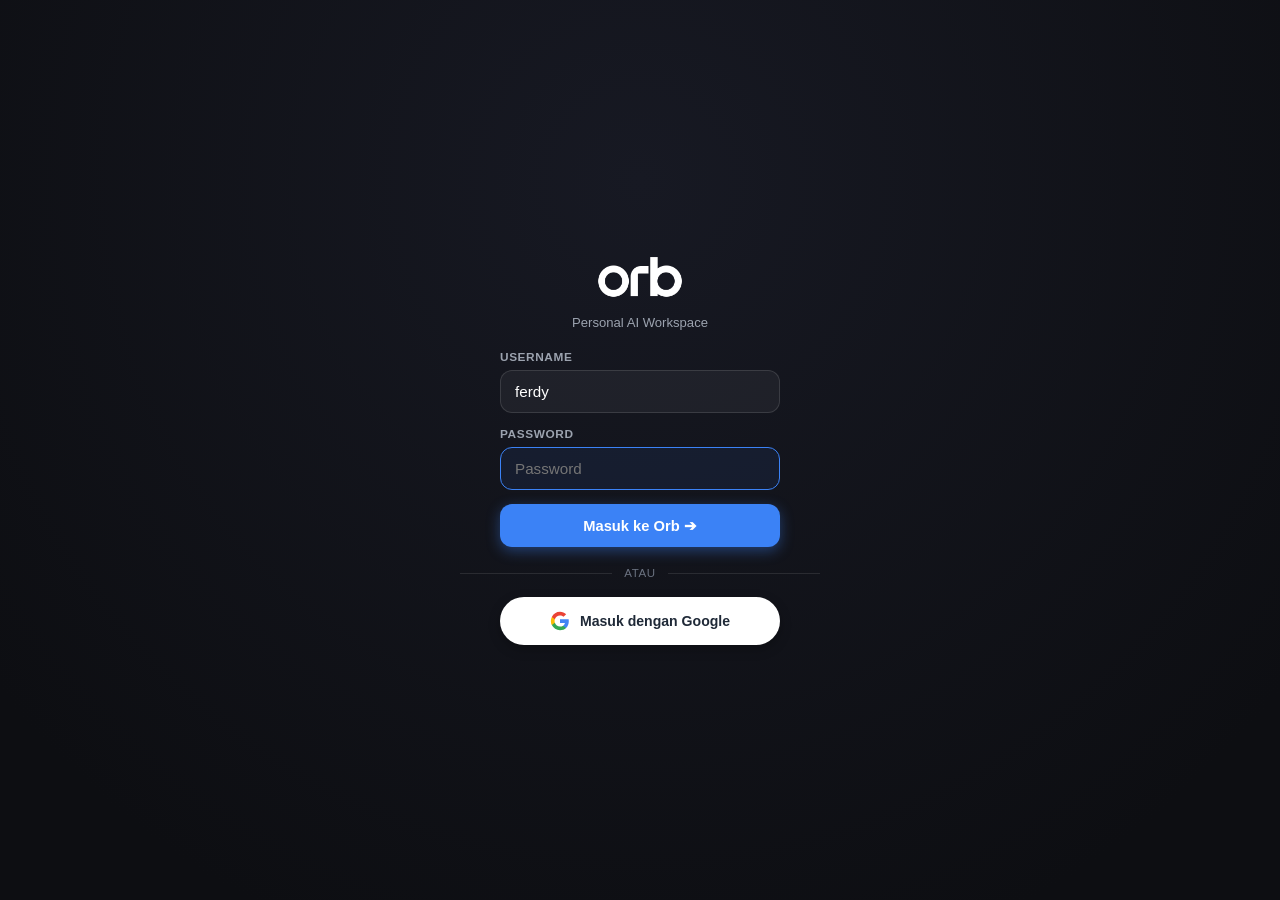
==== commit 4a60a764: "feat(branding): integrate official orb logo and avatar customizer for orb agents" ====
--- a/frontend/index.html
+++ b/frontend/index.html
@@ -12,20 +12,20 @@
   <meta name="apple-mobile-web-app-capable" content="yes">
   <meta name="apple-mobile-web-app-status-bar-style" content="default">
   <meta name="apple-mobile-web-app-title" content="Orb">
-  <link rel="apple-touch-icon" href="./assets/avatar_fin_360.png">
+  <link rel="apple-touch-icon" href="./assets/logo_orb_icon.png">
+  <link rel="icon" type="image/png" href="./assets/logo_orb_icon.png">
 
   <!-- Preload high priority first-screen assets -->
-  <link rel="preload" href="./assets/office_hero_ai.jpg" as="image" type="image/jpeg" fetchpriority="high">
+  <link rel="preload" href="./assets/logo_orb.png" as="image" type="image/png" fetchpriority="high">
   <link rel="preload" href="./assets/avatar_fin_360.png" as="image" type="image/png" fetchpriority="high">
   <link rel="preload" href="./assets/avatar_welly_360.png" as="image" type="image/png">
-  <link rel="preload" href="./assets/logo_orb.png" as="image" type="image/png" fetchpriority="high">
 
   <!-- Styles -->
-  <link rel="stylesheet" href="./css/styles.css?v=4.1.0">
-  <link rel="stylesheet" href="./css/avatars.css?v=4.1.0">
-  <link rel="stylesheet" href="./css/ai_office.css?v=4.1.0">
-  <link rel="stylesheet" href="./css/dots_bot.css?v=4.1.0">
-  <link rel="stylesheet" href="./css/chat_first.css?v=4.1.0">
+  <link rel="stylesheet" href="./css/styles.css?v=4.2.0">
+  <link rel="stylesheet" href="./css/avatars.css?v=4.2.0">
+  <link rel="stylesheet" href="./css/ai_office.css?v=4.2.0">
+  <link rel="stylesheet" href="./css/dots_bot.css?v=4.2.0">
+  <link rel="stylesheet" href="./css/chat_first.css?v=4.2.0">
 
   <!-- Critical View Isolation CSS -->
   <style>
@@ -50,9 +50,8 @@
   <!-- ================= CREDENTIAL CHECK / LOGIN SCREEN ================= -->
   <div class="auth-login-screen" id="viewAuthLogin" style="display: none;">
     <div class="auth-box-container">
-      <img src="./assets/logo_orb.png" alt="Orb" class="auth-brand-logo" />
-      <h1 class="auth-brand-title">Orb</h1>
-      <p class="auth-brand-subtitle">Personal AI Workspace</p>
+      <img src="./assets/logo_orb.png" alt="Orb" class="auth-brand-logo orb-brand-wordmark-img" />
+      <p class="auth-brand-subtitle" style="margin-top: 4px;">Personal AI Workspace</p>
 
       <!-- Error Message -->
       <div class="auth-error-msg" id="authErrorMessage"></div>
@@ -124,10 +123,7 @@
           <!-- Sidebar Brand Lockup -->
           <div class="orb-sidebar-brand-row">
             <div class="orb-brand-logo-group" id="btnOrbSidebarBrandHome" title="Orb AI Workspace">
-              <div class="orb-brand-badge-icon">
-                <img src="./assets/logo_orb.png" alt="Orb" />
-              </div>
-              <span class="orb-brand-name-text">Orb</span>
+              <img src="./assets/logo_orb.png" alt="Orb" class="orb-brand-wordmark-img" />
             </div>
             <button class="orb-btn-menu-drawer" id="btnOrbCloseSidebar" title="Tutup Menu">✕</button>
           </div>
@@ -188,9 +184,10 @@
         <section class="orb-conversation-workspace">
           <!-- Mobile Header Bar -->
           <header class="orb-mobile-header">
-            <div class="orb-mobile-left">
+            <div class="orb-mobile-left" style="display: flex; align-items: center; gap: 8px;">
               <button class="orb-btn-menu-drawer" id="btnOrbOpenDrawer" title="Buka Menu Agent">☰</button>
-              <span id="orbMobileHeaderTitle" style="font-size: 0.92rem; font-weight: 700; color: var(--orb-text-main);">Fin • Pencatatan keuangan</span>
+              <img src="./assets/logo_orb.png" alt="Orb" class="orb-brand-wordmark-img" style="height: 18px; width: auto; max-width: 55px; object-fit: contain;" />
+              <span id="orbMobileHeaderTitle" style="font-size: 0.9rem; font-weight: 700; color: var(--orb-text-main);">• Fin</span>
             </div>
             <div style="display: flex; gap: 8px; align-items: center;">
               <button class="orb-btn-menu-drawer" id="btnOrbMobileSettings" title="Pengaturan">⚙️</button>
@@ -997,16 +994,16 @@
   </div>
 
   <!-- Scripts with cache-busting version parameter -->
-  <script src="./js/api.js?v=4.1.0"></script>
-  <script src="./js/auth.js?v=4.1.0"></script>
-  <script src="./js/avatars.js?v=4.1.0"></script>
-  <script src="./js/bento.js?v=4.1.0"></script>
-  <script src="./js/fin_workspace.js?v=4.1.0"></script>
-  <script src="./js/welly_workspace.js?v=4.1.0"></script>
-  <script src="./js/dots_bot.js?v=4.1.0"></script>
-  <script src="./js/agent_registry.js?v=4.1.0"></script>
-  <script src="./js/chat_first.js?v=4.1.0"></script>
-  <script src="./js/app.js?v=4.1.0"></script>
+  <script src="./js/api.js?v=4.2.0"></script>
+  <script src="./js/auth.js?v=4.2.0"></script>
+  <script src="./js/avatars.js?v=4.2.0"></script>
+  <script src="./js/bento.js?v=4.2.0"></script>
+  <script src="./js/fin_workspace.js?v=4.2.0"></script>
+  <script src="./js/welly_workspace.js?v=4.2.0"></script>
+  <script src="./js/dots_bot.js?v=4.2.0"></script>
+  <script src="./js/agent_registry.js?v=4.2.0"></script>
+  <script src="./js/chat_first.js?v=4.2.0"></script>
+  <script src="./js/app.js?v=4.2.0"></script>
 
   <!-- Modal close event handler -->
   <script>
@@ -1025,7 +1022,7 @@
     if ('caches' in window) {
       caches.keys().then((names) => {
         for (const name of names) {
-          if (name !== 'orb-chat-first-v4.1.0') {
+          if (name !== 'orb-chat-first-v4.2.0') {
             caches.delete(name);
           }
         }
@@ -1034,7 +1031,7 @@
 
     if ('serviceWorker' in navigator) {
       window.addEventListener('load', () => {
-        navigator.serviceWorker.register('./sw.js?v=4.1.0')
+        navigator.serviceWorker.register('./sw.js?v=4.2.0')
           .then((registration) => {
             registration.update();
           })
--- a/frontend/css/chat_first.css
+++ b/frontend/css/chat_first.css
@@ -136,15 +136,26 @@
   cursor: pointer;
 }
 
-.orb-brand-badge-icon {
-  width: 32px;
-  height: 32px;
-  border-radius: 9px;
-  background: linear-gradient(135deg, #06B6D4, #3B82F6);
-  display: flex;
-  align-items: center;
-  justify-content: center;
-  box-shadow: 0 2px 8px rgba(59, 130, 246, 0.25);
+.orb-brand-wordmark-img {
+  height: 26px;
+  width: auto;
+  max-width: 100px;
+  object-fit: contain;
+  display: inline-block;
+  vertical-align: middle;
+  transition: opacity 0.15s ease;
+}
+
+[data-theme="dark"] .orb-brand-wordmark-img,
+body.orb-chat-first-mode[data-theme="dark"] .orb-brand-wordmark-img {
+  filter: brightness(0) invert(1);
+}
+
+.auth-brand-logo.orb-brand-wordmark-img {
+  height: 44px;
+  max-width: 150px;
+  margin: 0 auto 12px;
+  display: block;
 }
 
 .orb-brand-badge-icon img {
